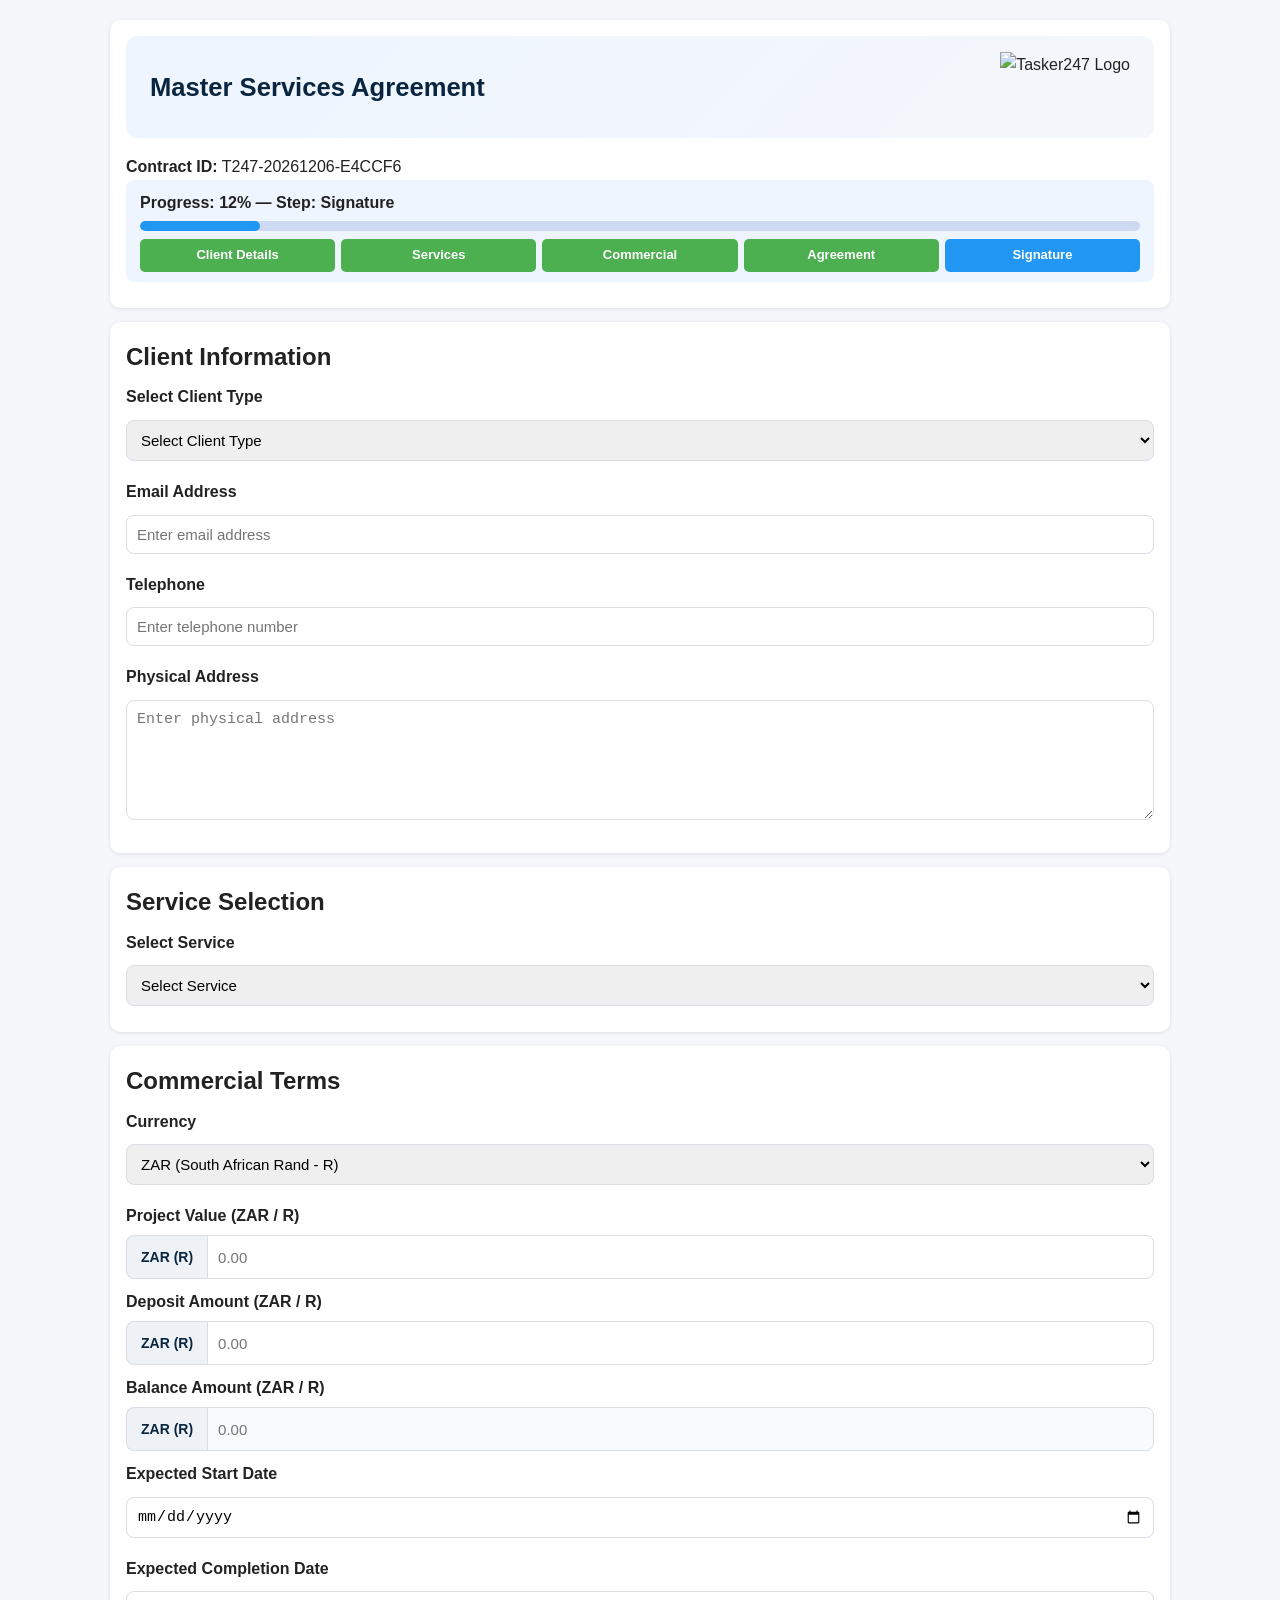
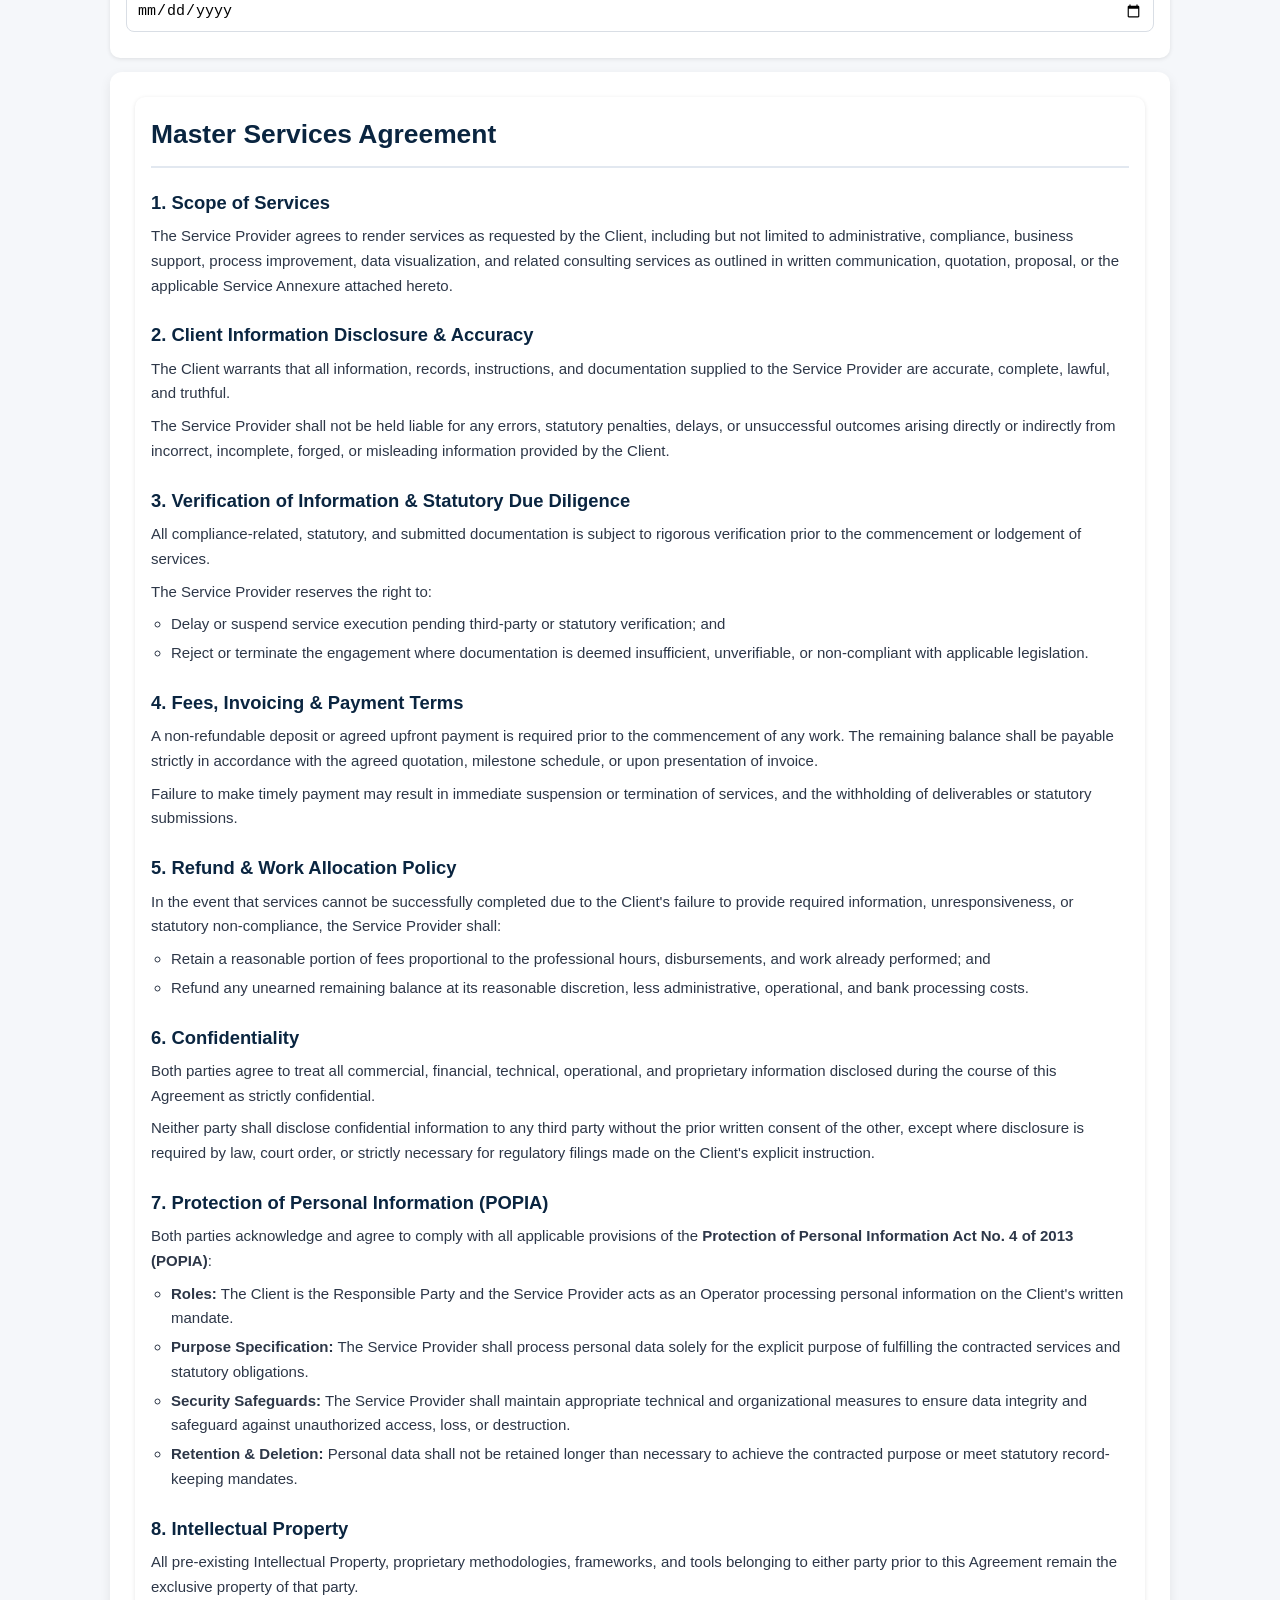
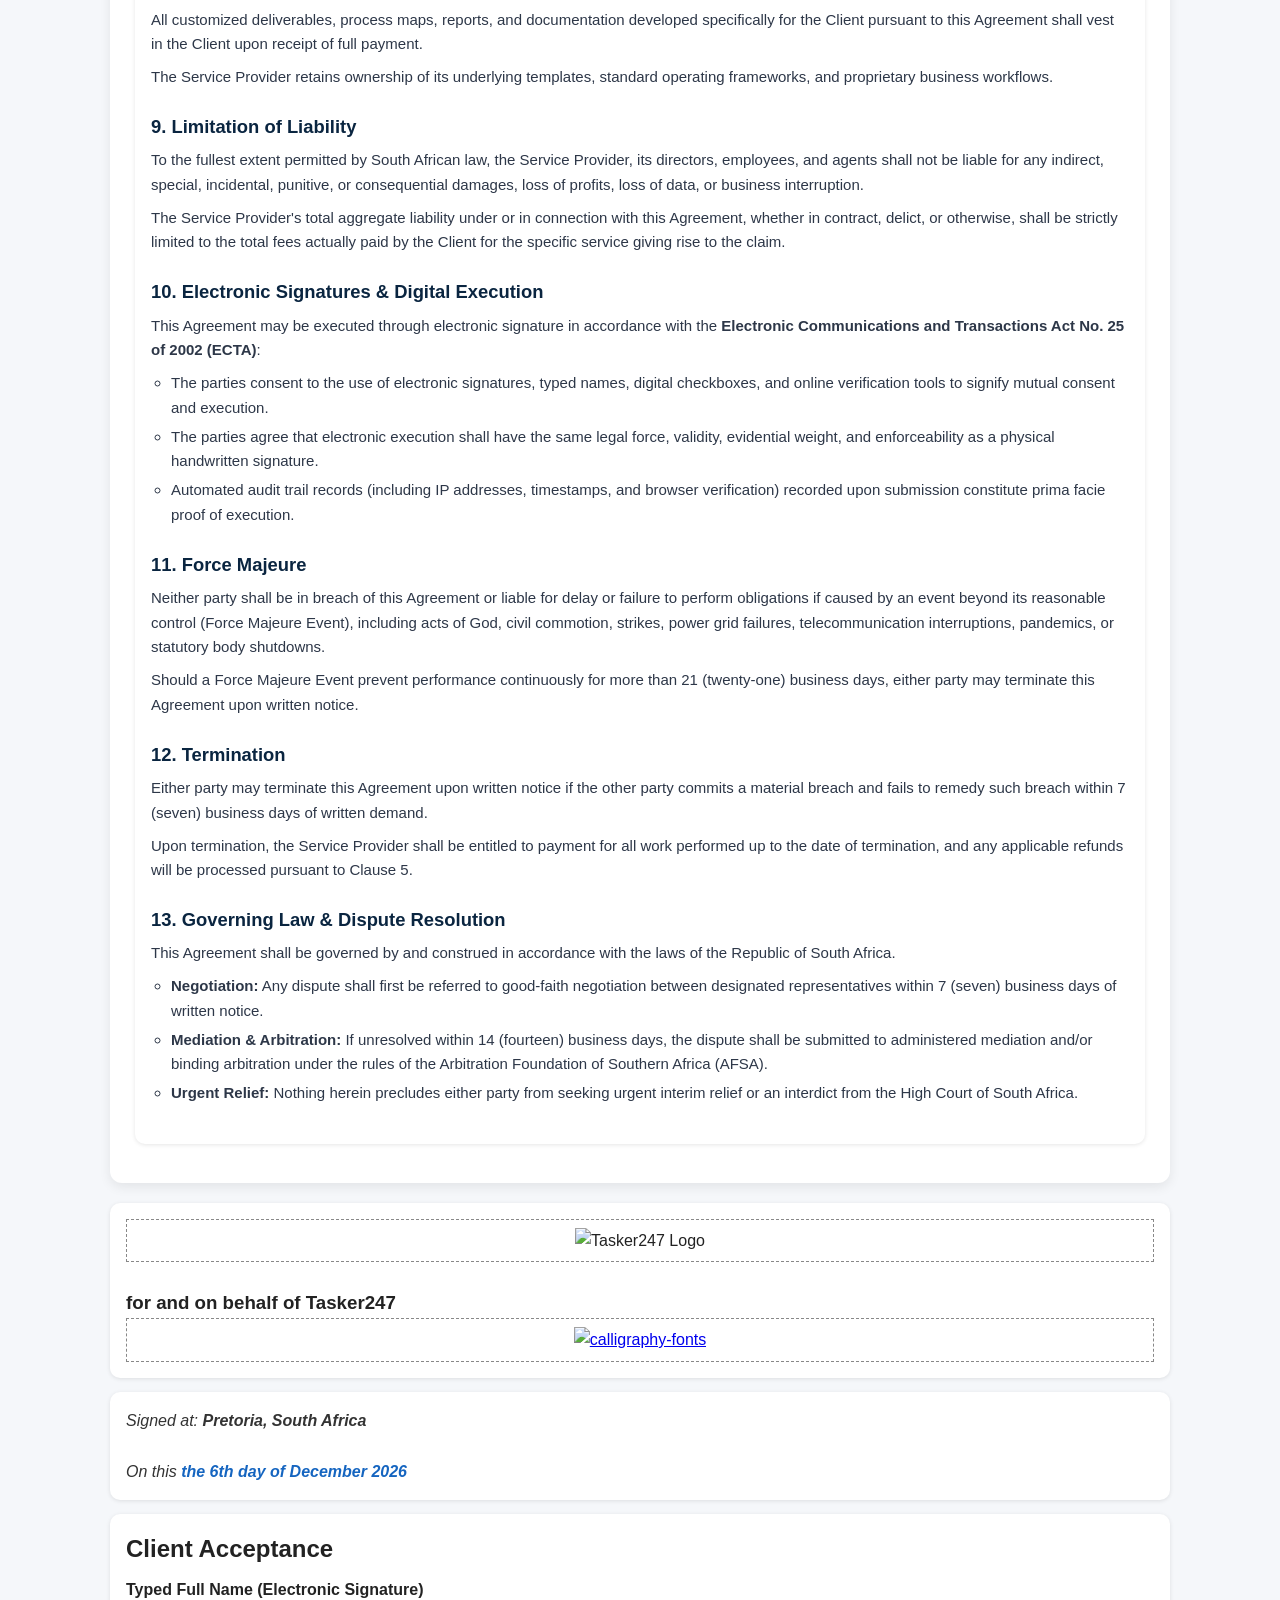
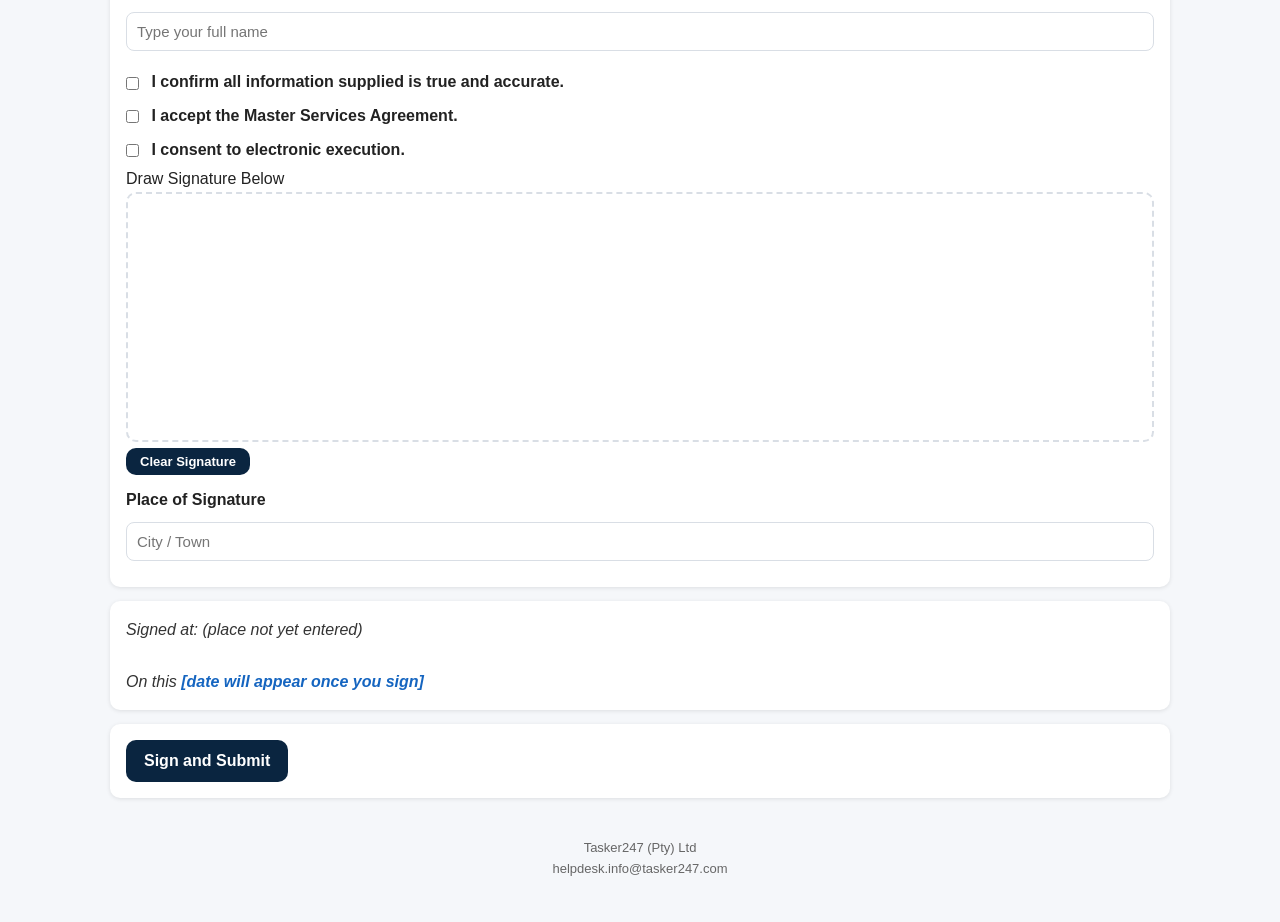
==== index.html @ 07524f4a "updated annexures" ====
<!DOCTYPE html>
<html lang="en">

<head>
  <meta charset="UTF-8">
  <meta name="viewport" content="width=device-width, initial-scale=1.0">
  <title>Tasker247 Master Services Agreement</title>
  <style>

    /* ========= ROOT VARIABLES ========= */

:root {

    --primary: #0a2540;
    --primary-light: #163b64;

    --secondary: #f4f7fb;

    --success: #198754;

    --danger: #dc3545;

    --border: #d9dee5;

    --text: #222;

    --text-light: #666;

    --white: #ffffff;

    --shadow:
        0 4px 12px rgba(0,0,0,0.08);

    --radius: 12px;

}

/* ========= RESET ========= */

* {
    margin: 0;
    padding: 0;
    box-sizing: border-box;
}

html {

    scroll-behavior: smooth;

}

body {

    font-family:
        "Segoe UI",
        Tahoma,
        Geneva,
        Verdana,
        sans-serif;

    background:
        var(--secondary);

    color:
        var(--text);

    line-height: 1.6;

    padding: 20px;

}

    /* ========= CONTAINER ========= */
    
    .container {
    
        max-width: 1200px;
    
        margin: auto;
    
    }
    
    /* ========= HEADER ========= */
    
    header {
    
        background: var(--white);
    
        padding: 25px;
    
        border-radius: var(--radius);
    
        box-shadow: var(--shadow);
    
        margin-bottom: 20px;
    
    }
    
    header h1 {
    
        color: var(--primary);
    
        margin-top: 15px;
    
    }
    
    .top-banner {
      display: flex;
      align-items: center;
      justify-content: space-between;
      gap: 20px;
      background: linear-gradient(135deg, #eef5ff, #f4f7fb);
      border-radius: var(--radius, 12px);
      padding: 16px 24px;
      margin-bottom: 16px;
    }
    
    .top-banner-text h1 {
      margin: 0;
      color: var(--primary, #0a2540);
      font-size: 1.6rem;
    }
    
    .top-banner-text p {
      margin: 4px 0 0;
      color: var(--text-light, #666);
      font-size: 0.9rem;
    }
    
    .top-banner-logo img {
      height: 70px;      /* now the "big" logo */
      width: auto;
      display: block;
    }
    
    .top-banner-logo img {
      height: 70px;      /* this is the "reduced" logo size */
      width: auto;
      display: block;
    }
    
    @media (max-width: 600px) {
      .top-banner {
        flex-direction: column;
        align-items: flex-start;
        gap: 10px;
      }
      .top-banner-logo img {
        height: 70px;   /* scaled down from 70px, still bigger than the signature logo */
      }
    }

    #contractID {
    
        font-weight: bold;
    
        color: var(--primary);
    
    }
    
    /* ========= LOGO ========= */
    
    #taskerLogo {
    
        max-height: 90px;
    
        width: auto;
    
    }
    
    /* ========= PROGRESS TRACKER ========= */
    
    #progressTracker {
    
        display: flex;
    
        gap: 10px;
    
        margin-top: 25px;
    
        flex-wrap: wrap;
    
        position: sticky;
    
        top: 10px;
    
        z-index: 999;
    
    }
    
    .step {
    
        flex: 1;
    
        min-width: 130px;
    
        text-align: center;
    
        padding: 12px;
    
        border-radius: 10px;
    
        background: #edf2f7;
    
        color: var(--text-light);
    
        font-size: 14px;
    
        font-weight: 600;
    
    }
    
    .step.active {
    
        background: var(--primary);
    
        color: white;
    
    }
    
    .step.complete {
    
        background: var(--success);
    
        color: white;
    
    }
    
    /* ========= SECTIONS ========= */
    
    section {
    
        background: white;
    
        border-radius: var(--radius);
    
        box-shadow: var(--shadow);
    
        padding: 25px;
    
        margin-bottom: 20px;
    
    }
    
    section h2 {
    
        color: var(--primary);
    
        margin-bottom: 15px;
    
    }
    
    /* ========= INPUTS ========= */
    
    input,
    select,
    textarea {
    
        width: 100%;
    
        padding: 12px;
    
        margin-top: 8px;
    
        margin-bottom: 15px;
    
        border: 1px solid var(--border);
    
        border-radius: 8px;
    
        font-size: 15px;
    
        transition: all 0.2s ease;
    
    }
    
    input:focus,
    select:focus,
    textarea:focus {
    
        outline: none;
    
        border-color: var(--primary);
    
        box-shadow:
            0 0 0 3px
            rgba(10,37,64,.15);
    
    }
    
    textarea {
    
        min-height: 120px;
    
        resize: vertical;
    
    }
    
    /* ========= TWO COLUMN GRID ========= */
    
    .grid-2 {
    
        display: grid;
    
        grid-template-columns:
            1fr 1fr;
    
        gap: 20px;
    
    }
    
    /* ========= THREE COLUMN GRID ========= */
    
    .grid-3 {
    
        display: grid;
    
        grid-template-columns:
            repeat(3,1fr);
    
        gap: 20px;
    
    }
    
    /* ========= CLAUSES ========= */
    
    .clause {
    
        border-left:
            4px solid var(--primary);
    
        padding-left: 15px;
    
        margin-bottom: 20px;
    
    }
    
    .clause h3 {
    
        color: var(--primary);
    
        margin-bottom: 8px;
    
    }
    
    /* ========= ANNEXURES ========= */
    
    .annexure {
    
        display: none;
    
    }
    
    .annexure.active {
    
        display: block;
    
    }
    
    /* ========= CHECKBOXES ========= */
    
    .checkbox-group {
    
        margin-top: 15px;
    
    }
    
    .checkbox-group label {
    
        display: block;
    
        margin-bottom: 10px;
    
    }
    
    .checkbox-group input {
    
        width: auto;
    
        margin-right: 10px;
    
    }
    
    /* ========= SIGNATURES ========= */
    
    .signature-container {
    
        margin-top: 20px;
    
    }
    
    .signature-image {
    
        max-height: 90px;
    
        margin-bottom: 15px;
    
    }
    
    #signaturePad {
    
        width: 100%;
    
        height: 250px;
    
        border: 2px dashed var(--border);
    
        border-radius: 10px;
    
        background: #fff;
    
    }
    
    /* ========= BUTTONS ========= */
    
    button {
    
        background: var(--primary);
    
        color: white;
    
        border: none;
    
        padding: 14px 24px;
    
        border-radius: 10px;
    
        cursor: pointer;
    
        font-size: 16px;
    
        font-weight: 600;
    
        transition: .2s;
    
    }
    
    button:hover {
    
        background: var(--primary-light);
    
    }
    
    /* ========= VALIDATION ========= */
    
    .error {
    
        color: var(--danger);
    
        font-size: 13px;
    
    }
    
    .success {
    
        color: var(--success);
    
    }
    
    /* ========= FOOTER ========= */
    
    footer {
    
        text-align: center;
    
        padding: 20px;
    
        color: var(--text-light);
    
    }
    
    /* ========= MOBILE ========= */
    
    @media (max-width: 768px) {
    
        body {
    
            padding: 10px;
    
        }
    
        .grid-2,
        .grid-3 {
    
            grid-template-columns: 1fr;
    
        }
    
        #progressTracker {
    
            flex-direction: column;
    
        }
    
        .step {
    
            width: 100%;
    
        }
    
        section {
    
            padding: 18px;
    
        }
    
        header {
    
            padding: 18px;
    
        }
    
        h1 {
    
            font-size: 1.5rem;
    
        }
    
        h2 {
    
            font-size: 1.2rem;
    
        }
    
        button {
    
            width: 100%;
    
        }
    
    }
    
    /* ========= PRINT / PDF ========= */
    
    @media print {
    
        body {
    
            background: white;
    
        }
    
        button {
    
            display: none;
    
        }
    
        section {
    
            box-shadow: none;
    
            border: 1px solid #ddd;
    
        }
    
    }
    
    
    body {
        font-family: Arial, sans-serif;
        max-width: 1100px;
        margin: auto;
        padding: 20px;
        background: #f5f7fa
      }
    
      .header,
      .section {
        background: #fff;
        border-radius: 10px;
        padding: 16px;
        margin-bottom: 14px;
        box-shadow: 0 1px 4px rgba(0, 0, 0, .1)
      }
    
      /* ── PROGRESS BAR ── */
      .progress-wrap {
        position: sticky;
        top: 0;
        z-index: 100;
        background: #eef5ff;
        padding: 10px 14px;
        border-radius: 8px;
        margin-bottom: 10px;
      }
    
      .progress-label {
        font-weight: bold;
        margin-bottom: 6px;
      }
    
      .progress-bar-track {
        background: #cdd9f0;
        border-radius: 6px;
        height: 10px;
        width: 100%;
        overflow: hidden;
        margin-bottom: 8px;
      }
    
      .progress-bar-fill {
        height: 10px;
        background: #2196F3;
        border-radius: 6px;
        width: 0%;
        transition: width 0.3s ease;
      }
    
      /* ── STEP PILLS ── */
      .step-row {
        display: flex;
        flex-wrap: wrap;
        gap: 6px;
      }
    
      .step {
        padding: 6px 12px;
        border-radius: 5px;
        background: #e0e0e0;
        font-size: 13px;
        white-space: nowrap;
      }
    
      .step.active {
        background: #2196F3;
        color: white;
      }
    
      .step.complete {
        background: #4CAF50;
        color: white;
      }
    
      /* ── GENERAL ── */
      .annexure {
        display:none;
    }
    
    .annexure.active {
        display:block;
    }
    
      label {
        display: block;
        font-weight: 700;
        margin: 8px 0 4px
      }
    
      input:not([type=checkbox]):not([type=radio]),
      select,
      textarea {
        width: 100%;
        padding: 10px;
        margin: 6px 0 10px;
        box-sizing: border-box;
      }
    
      input[type="checkbox"],
      input[type="radio"] {
        width: auto;
        margin: 0 8px 0 0;
        vertical-align: middle;
      }
    
      .logo,
      .signature-block {
        border: 1px dashed #888;
        padding: 8px;
        text-align: center;
        display: flex;
        align-items: center;
        justify-content: center;
      }
    
      .logo img {
        max-width: 100%;
        max-height: 40px;   /* now the "small" logo, was 120px */
        width: auto;
        height: auto;
        object-fit: contain;
        display: block;
      }
    
      canvas {
        border: 1px solid #555;
        width: 100%;
        height: 180px;
        display: block;
        touch-action: none;
      }
    
      button {
        padding: 12px 18px
      }
    
      /* ── ANNEXURES ── */
      .annexure {
        display: none
      }
    

      .hidden {
        display: none !important;
      }

      .annexure.active {
        display: block
      }
    
      /* ── SIGNATURE DATE BLOCKS ── */
      .signature-metadata,
      #clientDateBlock {
        background: #fff;
        border-radius: 10px;
        padding: 16px;
        margin-bottom: 14px;
        box-shadow: 0 1px 4px rgba(0, 0, 0, .1);
        font-style: italic;
        color: #333;
      }
    
      .date-display {
        font-weight: bold;
        color: #1565c0;
      }
    
      /* ── CURRENCY INPUT GROUP ── */
      .currency-input-group {
        display: flex;
        align-items: stretch;
        margin: 6px 0 10px;
      }

      .currency-addon {
        background: #eef2f7;
        color: #0a2540;
        font-weight: 700;
        font-size: 14px;
        padding: 10px 14px;
        border: 1px solid var(--border, #d9dee5);
        border-right: none;
        border-radius: 8px 0 0 8px;
        display: flex;
        align-items: center;
        justify-content: center;
        white-space: nowrap;
      }

      .currency-input-group input {
        margin: 0 !important;
        border-radius: 0 8px 8px 0 !important;
        flex: 1;
      }

      /* ── MASTER SERVICE AGREEMENT SECTION ── */
      .msa-main-title {
        font-size: 1.65rem !important;
        font-weight: 800;
        color: var(--primary, #0a2540);
        margin-bottom: 20px;
        padding-bottom: 10px;
        border-bottom: 2px solid #e2e8f0;
      }

      .msa-clauses-list {
        list-style: none;
        padding-left: 0;
        margin: 0;
      }

      .msa-clauses-list > li {
        margin-bottom: 22px;
        font-size: 15px;
        line-height: 1.65;
        color: #2d3748;
      }

      .msa-clauses-list > li > strong.clause-title {
        display: block;
        font-size: 1.15rem;
        color: var(--primary, #0a2540);
        margin-bottom: 6px;
      }

      .msa-clauses-list p {
        margin: 6px 0 8px;
      }

      .msa-clauses-list ul {
        margin: 6px 0 10px 20px;
      }

      .msa-clauses-list ul li {
        margin-bottom: 4px;
      }

      @media(max-width:600px) {
        body {
          padding: 10px
        }
      }
    
     </style>   
</head>

<body>

  <div class="header">
    <div class="top-banner">
      <div class="top-banner-text">
        <h1>Master Services Agreement</h1>
       
      </div>
      <div class="top-banner-logo">
        <img src="https://raw.githubusercontent.com/fkoete/sig.tasker247.com/main/logo.png" alt="Tasker247 Logo">
      </div>
    </div>
  
    <p><strong>Contract ID:</strong> <span id="cid"></span></p>
  
    <!-- Progress bar + label -->
    <div class="progress-wrap">
      <div class="progress-label" id="progressLabel">Progress: 0% — Step: Client Details</div>
      <div class="progress-bar-track">
        <div class="progress-bar-fill" id="progressBarFill"></div>
      </div>
      <div class="step-row" id="progressSteps">
        <div class="step active" data-step="0">Client Details</div>
        <div class="step" data-step="1">Services</div>
        <div class="step" data-step="2">Commercial</div>
        <div class="step" data-step="3">Agreement</div>
        <div class="step" data-step="4">Signature</div>
      </div>
    </div>
  </div>

  <!-- ════════════════════════════════════════════════
       IMPORTANT: Replace YOUR_FORMSPREE_ID below
       with your actual Formspree form ID, e.g. xpwzknab
       Get one free at https://formspree.io
  ════════════════════════════════════════════════ -->
  <form id="contractForm" action="https://formspree.io/f/mvzjzdzy" method="POST">


    <!-- ── STEP 0: CLIENT DETAILS ── -->
    <div class="section" data-section="0">
      <h2>Client Information</h2>
      <label for="clientType">Select Client Type</label>
      <select id="clientType" name="clientType">
        <option value="">Select Client Type</option>
        <option value="individual">Individual</option>
        <option value="company">Organisation / Company</option>
      </select>

      <div id="individualBlock" class="hidden">
        <label for="fullName">Full Name</label>
        <input type="text" id="fullName" name="fullName" placeholder="Enter your full name">
        <label for="idNumber">ID / Passport Number</label>
        <input type="text" id="idNumber" name="idNumber" placeholder="Enter your ID number">
        <label for="indContact">Contact Number</label>
        <input type="text" id="indContact" name="indContact" placeholder="Enter your contact number">
      </div>

      <div id="companyBlock" class="hidden">
        <label for="companyName">Company Name</label>
        <input type="text" id="companyName" name="companyName" placeholder="Enter company name">
        <label for="registrationNumber">Registration Number</label>
        <input type="text" id="registrationNumber" name="registrationNumber" placeholder="Enter registration number">
        <label for="representativeName">Representative Name</label>
        <input type="text" id="representativeName" name="representativeName" placeholder="Enter representative name">
        <label for="representativeID">Representative ID</label>
        <input type="text" id="representativeID" name="representativeID" placeholder="Enter representative ID">
        <label for="representativePosition">Representative Position</label>
        <input type="text" id="representativePosition" name="representativePosition"
          placeholder="Enter representative position">
      </div>

      <label for="email">Email Address</label>
      <input type="email" id="email" name="email" placeholder="Enter email address">
      <label for="telephone">Telephone</label>
      <input type="tel" id="telephone" name="telephone" placeholder="Enter telephone number">
      <label for="physicalAddress">Physical Address</label>
      <textarea id="physicalAddress" name="physicalAddress" placeholder="Enter physical address"></textarea>
    </div>

    <!-- ── STEP 1: SERVICES ── -->
    <div class="section" data-section="1">
      <h2>Service Selection</h2>
      <label for="serviceType">Select Service</label>
      <select id="serviceType" name="serviceType">
        <option value="">Select Service</option>
        <option value="compliance">Compliance Services</option>
        <option value="admin">Administrative Services</option>
        <option value="process">Process Mapping &amp; Business Improvement</option>
        <option value="data">Data Visualization &amp; Reporting</option>
        <option value="project">Project &amp; Consulting Services</option>
      </select>
    </div>

    <!-- ── STEP 2: COMMERCIAL TERMS ── -->
    <div class="section" data-section="2">
      <h2>Commercial Terms</h2>
      
      <label for="currency">Currency</label>
      <select id="currency" name="currency">
        <option value="ZAR" selected>ZAR (South African Rand - R)</option>
        <option value="USD">USD ($)</option>
        <option value="EUR">EUR (€)</option>
        <option value="GBP">GBP (£)</option>
      </select>

      <label for="projectValue">Project Value (ZAR / R)</label>
      <div class="currency-input-group">
        <span class="currency-addon" id="projectValueCurrencyAddon">ZAR (R)</span>
        <input type="number" id="projectValue" name="projectValue" placeholder="0.00" step="0.01" min="0">
      </div>

      <label for="depositAmount">Deposit Amount (ZAR / R)</label>
      <div class="currency-input-group">
        <span class="currency-addon" id="depositCurrencyAddon">ZAR (R)</span>
        <input type="number" id="depositAmount" name="depositAmount" placeholder="0.00" step="0.01" min="0">
      </div>

      <label for="balanceAmount">Balance Amount (ZAR / R)</label>
      <div class="currency-input-group">
        <span class="currency-addon" id="balanceCurrencyAddon">ZAR (R)</span>
        <input type="number" id="balanceAmount" name="balanceAmount" placeholder="0.00" step="0.01" min="0" readonly style="background-color: #f8fafc;">
      </div>

      <label for="expectedStartDate">Expected Start Date</label>
      <input type="date" id="expectedStartDate" name="expectedStartDate">
      
      <label for="expectedCompletionDate">Expected Completion Date</label>
      <input type="date" id="expectedCompletionDate" name="expectedCompletionDate">
    </div>



    
    <!-- ── STEP 3: AGREEMENT ── -->
    <section id="masterAgreement">
      <div id="msaContent">
        <div class="section" data-section="3">
          <h2 class="msa-main-title">Master Services Agreement</h2>
          <ol class="msa-clauses-list">
            <li>
              <strong class="clause-title">1. Scope of Services</strong>
              <p>The Service Provider agrees to render services as requested by the Client, including but not limited to administrative, compliance, business support, process improvement, data visualization, and related consulting services as outlined in written communication, quotation, proposal, or the applicable Service Annexure attached hereto.</p>
            </li>

            <li>
              <strong class="clause-title">2. Client Information Disclosure & Accuracy</strong>
              <p>The Client warrants that all information, records, instructions, and documentation supplied to the Service Provider are accurate, complete, lawful, and truthful.</p>
              <p>The Service Provider shall not be held liable for any errors, statutory penalties, delays, or unsuccessful outcomes arising directly or indirectly from incorrect, incomplete, forged, or misleading information provided by the Client.</p>
            </li>

            <li>
              <strong class="clause-title">3. Verification of Information & Statutory Due Diligence</strong>
              <p>All compliance-related, statutory, and submitted documentation is subject to rigorous verification prior to the commencement or lodgement of services.</p>
              <p>The Service Provider reserves the right to:</p>
              <ul>
                <li>Delay or suspend service execution pending third-party or statutory verification; and</li>
                <li>Reject or terminate the engagement where documentation is deemed insufficient, unverifiable, or non-compliant with applicable legislation.</li>
              </ul>
            </li>

            <li>
              <strong class="clause-title">4. Fees, Invoicing & Payment Terms</strong>
              <p>A non-refundable deposit or agreed upfront payment is required prior to the commencement of any work. The remaining balance shall be payable strictly in accordance with the agreed quotation, milestone schedule, or upon presentation of invoice.</p>
              <p>Failure to make timely payment may result in immediate suspension or termination of services, and the withholding of deliverables or statutory submissions.</p>
            </li>

            <li>
              <strong class="clause-title">5. Refund & Work Allocation Policy</strong>
              <p>In the event that services cannot be successfully completed due to the Client's failure to provide required information, unresponsiveness, or statutory non-compliance, the Service Provider shall:</p>
              <ul>
                <li>Retain a reasonable portion of fees proportional to the professional hours, disbursements, and work already performed; and</li>
                <li>Refund any unearned remaining balance at its reasonable discretion, less administrative, operational, and bank processing costs.</li>
              </ul>
            </li>

            <li>
              <strong class="clause-title">6. Confidentiality</strong>
              <p>Both parties agree to treat all commercial, financial, technical, operational, and proprietary information disclosed during the course of this Agreement as strictly confidential.</p>
              <p>Neither party shall disclose confidential information to any third party without the prior written consent of the other, except where disclosure is required by law, court order, or strictly necessary for regulatory filings made on the Client's explicit instruction.</p>
            </li>

            <li>
              <strong class="clause-title">7. Protection of Personal Information (POPIA)</strong>
              <p>Both parties acknowledge and agree to comply with all applicable provisions of the <strong>Protection of Personal Information Act No. 4 of 2013 (POPIA)</strong>:</p>
              <ul>
                <li><strong>Roles:</strong> The Client is the Responsible Party and the Service Provider acts as an Operator processing personal information on the Client's written mandate.</li>
                <li><strong>Purpose Specification:</strong> The Service Provider shall process personal data solely for the explicit purpose of fulfilling the contracted services and statutory obligations.</li>
                <li><strong>Security Safeguards:</strong> The Service Provider shall maintain appropriate technical and organizational measures to ensure data integrity and safeguard against unauthorized access, loss, or destruction.</li>
                <li><strong>Retention & Deletion:</strong> Personal data shall not be retained longer than necessary to achieve the contracted purpose or meet statutory record-keeping mandates.</li>
              </ul>
            </li>

            <li>
              <strong class="clause-title">8. Intellectual Property</strong>
              <p>All pre-existing Intellectual Property, proprietary methodologies, frameworks, and tools belonging to either party prior to this Agreement remain the exclusive property of that party.</p>
              <p>All customized deliverables, process maps, reports, and documentation developed specifically for the Client pursuant to this Agreement shall vest in the Client upon receipt of full payment.</p>
              <p>The Service Provider retains ownership of its underlying templates, standard operating frameworks, and proprietary business workflows.</p>
            </li>

            <li>
              <strong class="clause-title">9. Limitation of Liability</strong>
              <p>To the fullest extent permitted by South African law, the Service Provider, its directors, employees, and agents shall not be liable for any indirect, special, incidental, punitive, or consequential damages, loss of profits, loss of data, or business interruption.</p>
              <p>The Service Provider's total aggregate liability under or in connection with this Agreement, whether in contract, delict, or otherwise, shall be strictly limited to the total fees actually paid by the Client for the specific service giving rise to the claim.</p>
            </li>

            <li>
              <strong class="clause-title">10. Electronic Signatures & Digital Execution</strong>
              <p>This Agreement may be executed through electronic signature in accordance with the <strong>Electronic Communications and Transactions Act No. 25 of 2002 (ECTA)</strong>:</p>
              <ul>
                <li>The parties consent to the use of electronic signatures, typed names, digital checkboxes, and online verification tools to signify mutual consent and execution.</li>
                <li>The parties agree that electronic execution shall have the same legal force, validity, evidential weight, and enforceability as a physical handwritten signature.</li>
                <li>Automated audit trail records (including IP addresses, timestamps, and browser verification) recorded upon submission constitute prima facie proof of execution.</li>
              </ul>
            </li>

            <li>
              <strong class="clause-title">11. Force Majeure</strong>
              <p>Neither party shall be in breach of this Agreement or liable for delay or failure to perform obligations if caused by an event beyond its reasonable control (Force Majeure Event), including acts of God, civil commotion, strikes, power grid failures, telecommunication interruptions, pandemics, or statutory body shutdowns.</p>
              <p>Should a Force Majeure Event prevent performance continuously for more than 21 (twenty-one) business days, either party may terminate this Agreement upon written notice.</p>
            </li>

            <li>
              <strong class="clause-title">12. Termination</strong>
              <p>Either party may terminate this Agreement upon written notice if the other party commits a material breach and fails to remedy such breach within 7 (seven) business days of written demand.</p>
              <p>Upon termination, the Service Provider shall be entitled to payment for all work performed up to the date of termination, and any applicable refunds will be processed pursuant to Clause 5.</p>
            </li>

            <li>
              <strong class="clause-title">13. Governing Law & Dispute Resolution</strong>
              <p>This Agreement shall be governed by and construed in accordance with the laws of the Republic of South Africa.</p>
              <ul>
                <li><strong>Negotiation:</strong> Any dispute shall first be referred to good-faith negotiation between designated representatives within 7 (seven) business days of written notice.</li>
                <li><strong>Mediation & Arbitration:</strong> If unresolved within 14 (fourteen) business days, the dispute shall be submitted to administered mediation and/or binding arbitration under the rules of the Arbitration Foundation of Southern Africa (AFSA).</li>
                <li><strong>Urgent Relief:</strong> Nothing herein precludes either party from seeking urgent interim relief or an interdict from the High Court of South Africa.</li>
              </ul>
            </li>
          </ol>
        </div>
      </div>  
    </section>

    <!-- Annexures (shown based on service selection) -->
    <div id="annexureCompliance" class="section annexure hidden">
      <h2>Annexure A – Compliance Services</h2>
      <h3>1. Scope of Work & Deliverables</h3>
      <ul>
        <li><strong>CIPC & Statutory Filings:</strong> Facilitation and lodgement of annual returns, Director amendments (COR39), Company name reservations/changes, and MOI updates.</li>
        <li><strong>Tax & Statutory Status:</strong> Preparation and liaison for SARS Tax Compliance Status (TCS) PINs, VAT/PAYE registrations, and statutory clearance monitoring.</li>
        <li><strong>Labour & Compensation:</strong> Facilitation of Department of Employment and Labour submissions, COIDA registration, and Return of Earnings (ROE) lodgements.</li>
        <li><strong>B-BBEE Facilitation:</strong> Gathering verified ownership affidavits, supporting documentation, and EME/QSE certificate coordination.</li>
      </ul>
      <br>
      <h3>2. Client Responsibilities & Dependencies</h3>
      <ul>
        <li>Provision of valid certified director/shareholder IDs, proof of residential/business address, and company resolutions within 5 business days.</li>
        <li>Timely provision of verification OTPs and signing of statutory submission forms.</li>
      </ul>
      <br>
      <h3>3. Disclaimers & Statutory Boundaries</h3>
      <p>Tasker247 acts solely as an administrative intermediary facilitating submissions based on Client-supplied records. Approval timelines, audits, and final statutory issuances remain strictly subject to the independent authority and backlogs of relevant regulatory bodies (CIPC, SARS, DoL).</p>
    </div>

    <div id="annexureAdmin" class="section annexure hidden">
      <h2>Annexure B – Administrative Services</h2>
      <h3>1. Scope of Work & Deliverables</h3>
      <ul>
        <li><strong>Document Drafting & Filing:</strong> Preparation, standardisation, and secure cloud filing of administrative records, business letters, and client registers.</li>
        <li><strong>Secretarial & Operations Support:</strong> Diary coordination, dispatch of scheduled client/vendor communications, and meeting minutes documentation.</li>
        <li><strong>Billing & Record Reconciliation:</strong> Generating standard invoices, matching receipts to ledgers, and preparing transactional audit trails.</li>
      </ul>
      <br>
      <h3>2. Client Responsibilities & Dependencies</h3>
      <ul>
        <li>Timely supply of clear source documents, transaction receipts, bank statements, and approval instructions.</li>
        <li>Designation of an authorised representative for operational queries and approvals.</li>
      </ul>
      <br>
      <h3>3. Disclaimers & Limitations</h3>
      <p>Administrative actions are performed strictly on client instructions. Tasker247 is not an auditing firm and does not provide formal statutory audits or fiduciary oversight beyond agreed administrative assistance.</p>
    </div>

    <div id="annexureProcess" class="section annexure hidden">
      <h2>Annexure C – Process Mapping & Business Improvement</h2>
      <h3>1. Scope of Work & Deliverables</h3>
      <ul>
        <li><strong>Operational Workflow Audit:</strong> Detailed discovery sessions to map current-state (As-Is) operational and transactional workflows.</li>
        <li><strong>Bottleneck & Efficiency Analysis:</strong> Identification of process waste, compliance risks, handoff delays, and automation opportunities.</li>
        <li><strong>SOP Formulation & To-Be Design:</strong> Drafting Standard Operating Procedures (SOPs), process swimlane flowcharts, and future-state operational models.</li>
        <li><strong>Handover & Staff Enablement:</strong> Delivery of documented workflow manuals and walkthrough presentations to key stakeholders.</li>
      </ul>
      <br>
      <h3>2. Client Responsibilities & Dependencies</h3>
      <ul>
        <li>Providing Tasker247 consultants access to operational team leads, workflow observations, and existing internal documentation.</li>
        <li>Prompt feedback and review on draft process maps and SOP documentation.</li>
      </ul>
      <br>
      <h3>3. Disclaimers</h3>
      <p>Recommendations reflect operational observations captured during the audit engagement. Tasker247 does not guarantee specific commercial or financial outcomes resulting from internal change management execution.</p>
    </div>

    <div id="annexureData" class="section annexure hidden">
      <h2>Annexure D – Data Visualisation & Reporting</h2>
      <h3>1. Scope of Work & Deliverables</h3>
      <ul>
        <li><strong>Data Ingestion & Cleaning:</strong> Extraction, cleansing, validation, and structuring of raw tabular and relational data sources.</li>
        <li><strong>Interactive Dashboard Design:</strong> Development of tailored business intelligence dashboards (KPI scorecards, operational trackers, executive summaries).</li>
        <li><strong>Automated Reporting Pipelines:</strong> Establishing refresh schedules, automated summary views, and export-ready presentation templates.</li>
      </ul>
      <br>
      <h3>2. Client Responsibilities & Dependencies</h3>
      <ul>
        <li>Providing secure, timely access to verified source datasets, APIs, access tokens, and calculation logic definitions.</li>
        <li>Ensuring all provided raw data complies with POPIA and applicable privacy regulations.</li>
      </ul>
      <br>
      <h3>3. Disclaimers</h3>
      <p>Data visualization outputs and analytics rely entirely on the completeness, timeliness, and structural integrity of the source data provided by the Client.</p>
    </div>

    <div id="annexureProject" class="section annexure hidden">
      <h2>Annexure E – Project & Consulting Services</h2>
      <h3>1. Scope of Work & Deliverables</h3>
      <ul>
        <li><strong>Project Structuring:</strong> Formulation of project charters, milestone schedules, work breakdown structures (WBS), and resource plans.</li>
        <li><strong>Execution & Monitoring:</strong> Ongoing tracking of project milestones, risk & issue register management, and stakeholder status reporting.</li>
        <li><strong>Consulting Advisory & Closeout:</strong> Strategic advisory sessions, deliverable quality sign-offs, and final project handover documentation.</li>
      </ul>
      <br>
      <h3>2. Client Responsibilities & Dependencies</h3>
      <ul>
        <li>Timely stakeholder attendance at scheduled milestone checkpoints and steering committee meetings.</li>
        <li>Formal sign-off on deliverables within 5 business days of submission.</li>
      </ul>
      <br>
      <h3>3. Disclaimers</h3>
      <p>Project milestones are contingent upon agreed stakeholder review cycles. Material scope expansions require a mutually signed Change Order detailing fee and timeline adjustments.</p>
    </div>

    <!-- ── TASKER247 BRANDING & PRE-SIGNED BLOCK ── -->
    <div class="section">
      
      <div class="logo">
        <img src="https://raw.githubusercontent.com/fkoete/sig.tasker247.com/main/logo.png" alt="Tasker247 Logo">
      </div>
      <br>

      <h3>for and on behalf of Tasker247</h3>

      <div class="signature-block">
      
        <a href="https://fontmeme.com/calligraphy-fonts/"><img src="https://fontmeme.com/permalink/260709/e29d91e2.png" alt="calligraphy-fonts" border="0"></a>
      </div>
    </div>

    <!-- Tasker247 signed-at block — date auto-generated on page load -->
    <div class="signature-metadata">
      Signed at: <strong>Pretoria, South Africa</strong>
      <br><br>
      On this <span class="date-display" id="taskerSignatureDate">[date will appear here]</span>
    </div>

    <!-- ── STEP 4: CLIENT ACCEPTANCE ── -->
    <div class="section" data-section="4">
      <h2>Client Acceptance</h2>
      <label for="typedSignature">Typed Full Name (Electronic Signature)</label>
      <input type="text" id="typedSignature" name="typedSignature" placeholder="Type your full name">

      <label><input type="checkbox" name="truthConfirm" id="truthConfirm"> I confirm all information supplied is true and accurate.</label>
      <label><input type="checkbox" name="agreementConfirm" id="agreementConfirm"> I accept the Master Services Agreement.</label>
      <label><input type="checkbox" name="consentConfirm" id="consentConfirm"> I consent to electronic execution.</label>

      <p>Draw Signature Below</p>
      <canvas id="signaturePad"></canvas>
      <button type="button" onclick="clearSignature()" style="margin-top:6px;padding:6px 14px;font-size:13px;">Clear Signature</button>

      <label style="margin-top:12px;">Place of Signature</label>
      <input type="text" id="clientPlace" name="clientPlace" placeholder="City / Town">

      <!-- Hidden fields to carry signature data on submit -->
      <input type="hidden" id="signatureDataField" name="signatureData">
      <input type="hidden" id="contractDateField" name="contractDate">

      <!-- Hidden audit fields — invisible to client, visible in Formspree submission -->
      <input type="hidden" id="contractIDField" name="contractID">
      <input type="hidden" id="signingTimestamp" name="signingTimestamp">
      <input type="hidden" id="contractVersion" name="contractVersion" value="MSA v1.0">
      <input type="hidden" id="annexureNameField" name="annexureName">
      <input type="hidden" id="annexureVersion" name="annexureVersion" value="v1.0">
      <textarea id="contractBody" name="contractBody" hidden></textarea>
      <input type="hidden" id="scopeOfServicesField" name="scopeOfServices">
      <input type="hidden" id="clientIPField" name="clientIP">
    </div>

    <!-- Client signed-at block — date auto-generated when canvas is first drawn on -->
    <div id="clientDateBlock" class="signature-metadata">
      Signed at: <span id="clientPlaceDisplay"><em>(place not yet entered)</em></span>
      <br><br>
      On this <span class="date-display" id="clientSignatureDate">[date will appear once you sign]</span>
    </div>

    <div class="section">
      <button type="submit">Sign and Submit</button>
    </div>

  </form>

  <footer style="margin-top:20px;text-align:center;color:#666;font-size:13px;">
    <p>Tasker247 (Pty) Ltd</p>
    <p>helpdesk.info@tasker247.com</p>
  </footer>

  <script src="https://cdn.jsdelivr.net/npm/signature_pad@4.0.0/dist/signature_pad.umd.min.js"></script>

  <script>
    /* ════════════════════════════════════════════
       UTILITY: ordinal date string
    ════════════════════════════════════════════ */
    function ordinal(n) {
      const s = ["th", "st", "nd", "rd"];
      const v = n % 100;
      return n + (s[(v - 20) % 10] || s[v] || s[0]);
    }

    function getContractDate() {
      const d = new Date();
      return `the ${ordinal(d.getDate())} day of ${d.toLocaleString('default', { month: 'long' })} ${d.getFullYear()}`;
    }

    /* ════════════════════════════════════════════
       CONTRACT ID
    ════════════════════════════════════════════ */
    function generateContractID() {
      const today = new Date();
      const date = today.getFullYear()
        + String(today.getMonth() + 1).padStart(2, '0')
        + String(today.getDate()).padStart(2, '0');
      const random = Math.random().toString(16).substring(2, 8).toUpperCase();
      const id = `T247-${date}-${random}`;
      document.getElementById("cid").textContent = id;
      // Also pre-fill the hidden contractID field so it travels with the POST
      document.getElementById("contractIDField").value = id;
    }

    /* ════════════════════════════════════════════
       ISO 8601 TIMESTAMP  (SAST = UTC+02:00)
       Produces: 2026-06-24T10:46:23+02:00
    ════════════════════════════════════════════ */
    function getISOTimestamp() {
      const now = new Date();
      // Use the browser's local offset so the form works correctly
      // even if the client is outside SAST — you'll see their real local time.
      const tzOffset = -now.getTimezoneOffset(); // minutes
      const sign = tzOffset >= 0 ? "+" : "-";
      const absOff = Math.abs(tzOffset);
      const hh = String(Math.floor(absOff / 60)).padStart(2, "0");
      const mm = String(absOff % 60).padStart(2, "0");
      const pad = n => String(n).padStart(2, "0");
      return `${now.getFullYear()}-${pad(now.getMonth()+1)}-${pad(now.getDate())}`
           + `T${pad(now.getHours())}:${pad(now.getMinutes())}:${pad(now.getSeconds())}`
           + `${sign}${hh}:${mm}`;
    }

    /* ════════════════════════════════════════════
       IP ADDRESS FETCH (on page load, silent)
       Uses api.ipify.org — free, no key needed.
       Stored in hidden field; sent with form POST.
    ════════════════════════════════════════════ */
    function fetchClientIP() {
      fetch("https://api.ipify.org?format=json")
        .then(r => r.json())
        .then(data => {
          document.getElementById("clientIPField").value = data.ip || "unavailable";
        })
        .catch(() => {
          document.getElementById("clientIPField").value = "unavailable";
        });
    }

    /* ════════════════════════════════════════════
       PROGRESS TRACKER
       — Step boundaries defined by which section
         fields have been touched / filled.
       Steps: 0=Client, 1=Services, 2=Commercial,
              3=Agreement (auto-complete), 4=Signature
    ════════════════════════════════════════════ */

    const STEP_LABELS = [
      "Client Details",
      "Services",
      "Commercial",
      "Agreement",
      "Signature"
    ];

    // Fields that count toward each step (by element id)
    const STEP_FIELDS = [
      // Step 0 – Client Details: at minimum email is required
      ["clientType", "email", "telephone", "physicalAddress"],
      // Step 1 – Services
      ["serviceType"],
      // Step 2 – Commercial
      ["currency", "projectValue", "depositAmount", "expectedStartDate", "expectedCompletionDate"],
      // Step 3 – Agreement: auto-counted as complete once step 2 is done (user has scrolled past it)
      [],
      // Step 4 – Signature
      ["typedSignature", "truthConfirm", "agreementConfirm", "consentConfirm", "clientPlace"]
    ];

    function countFilledInStep(stepIndex) {
      const fields = STEP_FIELDS[stepIndex];
      if (fields.length === 0) return 1; // Agreement step auto-completes
      let filled = 0;
      fields.forEach(id => {
        const el = document.getElementById(id);
        if (!el) return;
        if (el.type === "checkbox") {
          if (el.checked) filled++;
        } else {
          if (el.value && el.value.trim() !== "" && el.value !== "0") filled++;
        }
      });
      return filled;
    }

    function totalInStep(stepIndex) {
      const fields = STEP_FIELDS[stepIndex];
      return fields.length === 0 ? 1 : fields.length;
    }

    function updateProgress() {
      const totalFields = STEP_FIELDS.reduce((sum, arr) => sum + (arr.length === 0 ? 1 : arr.length), 0);
      let totalFilled = 0;
      let activeStep = 0;

      for (let i = 0; i < STEP_FIELDS.length; i++) {
        const filled = countFilledInStep(i);
        const total = totalInStep(i);
        totalFilled += filled;
        // Step is "complete" when all its fields are filled
        if (filled >= total && i >= activeStep) {
          activeStep = i + 1;
        }
      }

      // Also include canvas signature in step 4 check
      if (signaturePad && !signaturePad.isEmpty()) {
        totalFilled += 1;
      }
      const grandTotal = totalFields + 1; // +1 for canvas sig
      const pct = Math.min(100, Math.round((totalFilled / grandTotal) * 100));

      // Clamp activeStep
      if (activeStep > 4) activeStep = 4;

      // Update bar
      document.getElementById("progressBarFill").style.width = pct + "%";
      document.getElementById("progressLabel").textContent =
        `Progress: ${pct}% — Step: ${STEP_LABELS[activeStep] || "Complete"}`;

      // Update step pills
      document.querySelectorAll(".step").forEach(el => {
        const s = parseInt(el.dataset.step, 10);
        el.classList.remove("active", "complete");
        if (s < activeStep) el.classList.add("complete");
        else if (s === activeStep) el.classList.add("active");
      });
    }

    /* ════════════════════════════════════════════
       CLIENT TYPE TOGGLE
    ════════════════════════════════════════════ */
    function initClientType() {
      const clientType = document.getElementById("clientType");
      const individualBlock = document.getElementById("individualBlock");
      const companyBlock = document.getElementById("companyBlock");
    
      function clearFields(block) {
        block.querySelectorAll("input, textarea, select").forEach(el => {
          el.value = "";
        });
      }
    
      function hideBlock(block) {
        block.classList.add("hidden");
        clearFields(block);
        block.querySelectorAll("input, textarea, select").forEach(el => {
          el.disabled = true; // disabled fields are excluded from form submission
        });
      }
    
      function showBlock(block) {
        block.classList.remove("hidden");
        block.querySelectorAll("input, textarea, select").forEach(el => {
          el.disabled = false;
        });
      }
    
      clientType.addEventListener("change", () => {
        hideBlock(individualBlock);
        hideBlock(companyBlock);
    
        if (clientType.value === "individual") showBlock(individualBlock);
        if (clientType.value === "company") showBlock(companyBlock);
    
        updateProgress();
      });
    
      // Make sure both start hidden/disabled on page load, before any selection
      hideBlock(individualBlock);
      hideBlock(companyBlock);
    }

    /* ════════════════════════════════════════════
       COMMERCIAL CALCULATIONS & CURRENCY SYNC
    ════════════════════════════════════════════ */
    function initCommercialCalculations() {
      const currencySelect = document.getElementById("currency");
      const projectValueInput = document.getElementById("projectValue");
      const depositAmountInput = document.getElementById("depositAmount");
      const balanceAmountInput = document.getElementById("balanceAmount");

      const currencySymbols = {
        ZAR: "ZAR (R)",
        USD: "USD ($)",
        EUR: "EUR (€)",
        GBP: "GBP (£)"
      };

      function updateCurrencyAddons() {
        const selected = currencySelect.value || "ZAR";
        const symbolText = currencySymbols[selected] || selected;
        
        const pAddon = document.getElementById("projectValueCurrencyAddon");
        const dAddon = document.getElementById("depositCurrencyAddon");
        const bAddon = document.getElementById("balanceCurrencyAddon");

        if (pAddon) pAddon.textContent = symbolText;
        if (dAddon) dAddon.textContent = symbolText;
        if (bAddon) bAddon.textContent = symbolText;
      }

      function calculateBalance() {
        const val = parseFloat(projectValueInput.value) || 0;
        const dep = parseFloat(depositAmountInput.value) || 0;
        const balance = Math.max(0, val - dep);
        
        if (projectValueInput.value || depositAmountInput.value) {
          balanceAmountInput.value = balance.toFixed(2);
        } else {
          balanceAmountInput.value = "";
        }
        updateProgress();
      }

      currencySelect.addEventListener("change", () => {
        updateCurrencyAddons();
        updateProgress();
      });

      projectValueInput.addEventListener("input", calculateBalance);
      depositAmountInput.addEventListener("input", calculateBalance);

      updateCurrencyAddons();
    }

    function buildContractBody() {
      const parts = [];
    
      const clientType = document.getElementById("clientType").value;
      const serviceSelect = document.getElementById("serviceType");
      const serviceLabel = serviceSelect.options[serviceSelect.selectedIndex]?.text || "(not selected)";
      const currency = document.getElementById("currency")?.value || "ZAR";
      const projectValue = document.getElementById("projectValue")?.value || "0.00";
      const depositAmount = document.getElementById("depositAmount")?.value || "0.00";
      const balanceAmount = document.getElementById("balanceAmount")?.value || "0.00";
      const startDate = document.getElementById("expectedStartDate")?.value || "TBD";
      const completionDate = document.getElementById("expectedCompletionDate")?.value || "TBD";
    
      parts.push(`CLIENT TYPE: ${clientType || "(not selected)"}`);
      parts.push(`SERVICE SELECTED: ${serviceLabel}`);
      parts.push(`COMMERCIAL TERMS: Currency: ${currency} | Project Value: ${currency} ${projectValue} | Deposit: ${currency} ${depositAmount} | Balance: ${currency} ${balanceAmount} | Start Date: ${startDate} | Completion Date: ${completionDate}`);
      parts.push("");
    
      const msa = document.getElementById("msaContent");
      if (msa) {
        parts.push("=== MASTER SERVICE AGREEMENT ===");
        parts.push(msa.innerText.trim());
        parts.push("");
      }
    
      const activeAnnexure = document.querySelector(".annexure.active");
      if (activeAnnexure) {
        parts.push("=== APPLICABLE SERVICE ANNEXURE ===");
        parts.push(activeAnnexure.innerText.trim());
        parts.push("");
      }
    
      return parts.join("\n");
    }


    /* ════════════════════════════════════════════
       SERVICE / ANNEXURE TOGGLE
    ════════════════════════════════════════════ */
    function initServiceSelection() {
      const service = document.getElementById("serviceType");
      service.addEventListener("change", () => {
        document.querySelectorAll(".annexure").forEach(a => a.classList.remove("active"));
        const annexureNameField = document.getElementById("annexureNameField");
        const annexureVersionField = document.getElementById("annexureVersion");

        if (service.value) {
          const ann = document.getElementById(
            "annexure" + service.value.charAt(0).toUpperCase() + service.value.slice(1)
          );
          if (ann) {
            ann.classList.add("active");
            const header = ann.querySelector("h2");
            if (annexureNameField && header) {
              annexureNameField.value = header.textContent.trim();
            }
            if (annexureVersionField) {
              annexureVersionField.value = "v1.0";
            }
          }
        } else {
          if (annexureNameField) annexureNameField.value = "";
          if (annexureVersionField) annexureVersionField.value = "";
        }
        updateProgress();
      });
    }

    /* ════════════════════════════════════════════
       LIVE "PLACE" DISPLAY
    ════════════════════════════════════════════ */
    function initClientPlace() {
      document.getElementById("clientPlace").addEventListener("input", function () {
        const display = document.getElementById("clientPlaceDisplay");
        display.innerHTML = this.value
          ? `<strong>${this.value}</strong>`
          : "<em>(place not yet entered)</em>";
        updateProgress();
      });
    }

    /* ════════════════════════════════════════════
       SIGNATURE PAD
    ════════════════════════════════════════════ */
    let signaturePad;
    let clientDateSet = false;

    function initSignaturePad() {
  const canvas = document.getElementById("signaturePad");
  if (typeof SignaturePad !== 'undefined') {
    signaturePad = new SignaturePad(canvas, {
      backgroundColor: 'rgb(255,255,255)'
    });

    signaturePad.addEventListener("afterUpdateStroke", () => {
      if (!clientDateSet) {
        document.getElementById("clientSignatureDate").textContent = getContractDate();
        clientDateSet = true;
      }
      updateProgress();
    });

    function resizeCanvas() {
      const ratio = Math.max(window.devicePixelRatio || 1, 1);

      // Save whatever's drawn BEFORE the resize destroys the bitmap
      const savedData = signaturePad.isEmpty() ? null : signaturePad.toData();

      canvas.width = canvas.offsetWidth * ratio;
      canvas.height = canvas.offsetHeight * ratio;
      canvas.getContext("2d").scale(ratio, ratio);

      if (savedData) {
        // Restore the signature instead of clearing it
        signaturePad.fromData(savedData);
      } else {
        signaturePad.clear();
        clientDateSet = false;
        document.getElementById("clientSignatureDate").textContent = "[date will appear once you sign]";
      }
      updateProgress();
    }

    // Debounce so rapid-fire resize events (mobile scroll/keyboard) don't
    // thrash the canvas repeatedly
    let resizeTimer;
    window.addEventListener("resize", () => {
      clearTimeout(resizeTimer);
      resizeTimer = setTimeout(resizeCanvas, 150);
    });

    resizeCanvas(); // initial sizing on load
  } else {
    console.warn("Signature Pad library not loaded");
  }
}

    /* ════════════════════════════════════════════
       ATTACH CHANGE LISTENERS TO ALL TRACKED FIELDS
    ════════════════════════════════════════════ */
    function attachFieldListeners() {
      const allIds = STEP_FIELDS.flat();
      allIds.forEach(id => {
        const el = document.getElementById(id);
        if (!el) return;
        el.addEventListener(el.type === "checkbox" ? "change" : "input", updateProgress);
      });
    }

    /* ════════════════════════════════════════════
       FORM SUBMIT
    ════════════════════════════════════════════ */
    document.getElementById("contractForm").addEventListener("submit", function (e) {
      // Validate signature
      if (!signaturePad || signaturePad.isEmpty()) {
        e.preventDefault();
        alert("Please draw your signature before submitting.");
        return;
      }

      // Validate checkboxes
      const checks = ["truthConfirm", "agreementConfirm", "consentConfirm"];
      for (const id of checks) {
        if (!document.getElementById(id).checked) {
          e.preventDefault();
          alert("Please tick all three confirmation checkboxes before submitting.");
          return;
        }
      }

      // Embed signature image and date into hidden fields before POST
      document.getElementById("contractBody").value = buildContractBody();
      document.getElementById("signatureDataField").value = signaturePad.toDataURL();
      document.getElementById("contractDateField").value = getContractDate();
      document.getElementById("signingTimestamp").value = getISOTimestamp();

      // Populate scope of services and annexure details for Formspree
      const activeAnnexure = document.querySelector(".annexure.active");
      if (activeAnnexure) {
        document.getElementById("scopeOfServicesField").value = activeAnnexure.innerText.trim();
        const header = activeAnnexure.querySelector("h2");
        if (header) {
          document.getElementById("annexureNameField").value = header.textContent.trim();
        }
        document.getElementById("annexureVersion").value = "v1.0";
      } else {
        const scopeSection = document.querySelector('#msaContent .section[data-section="3"] p');
        document.getElementById("scopeOfServicesField").value = scopeSection ? scopeSection.textContent.trim() : "";
        document.getElementById("annexureNameField").value = "None Selected";
        document.getElementById("annexureVersion").value = "";
      }

      // If Formspree ID hasn't been replaced, show reminder and prevent submit
      if (this.action.includes("YOUR_FORMSPREE_ID")) {
        e.preventDefault();
        alert("Please replace YOUR_FORMSPREE_ID in the form's action attribute with your actual Formspree form ID before going live.");
        return;
      }

      // Normal Formspree POST will proceed
    });

    /* ════════════════════════════════════════════
       INIT ON DOM READY
    ════════════════════════════════════════════ */
    document.addEventListener("DOMContentLoaded", () => {
      generateContractID();
      fetchClientIP(); // silently fetch and store client IP on page load

      // Set Tasker247 signed date immediately (document date)
      document.getElementById("taskerSignatureDate").textContent = getContractDate();

      initClientType();
      initServiceSelection();
      initCommercialCalculations();
      initClientPlace();
      initSignaturePad();
      attachFieldListeners();
      updateProgress(); // draw initial state
    });
  </script>

</body>
</html>
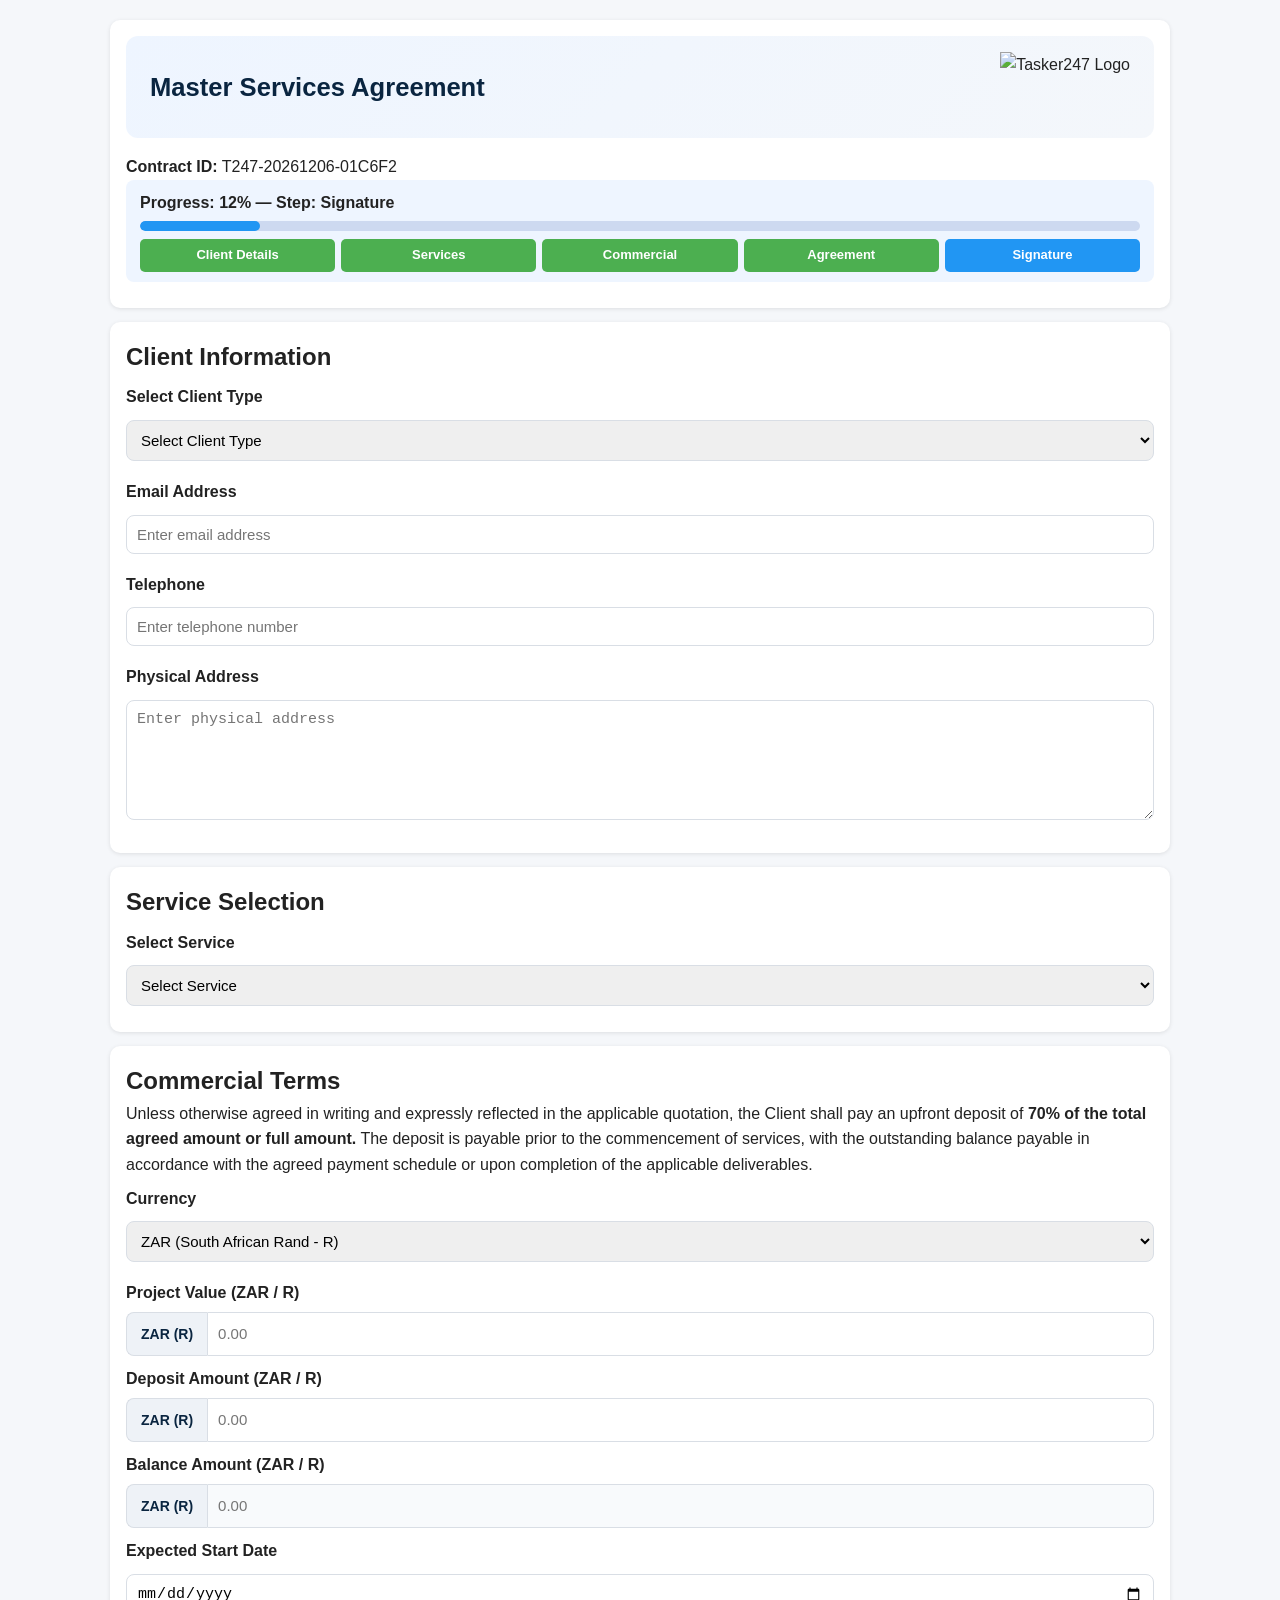
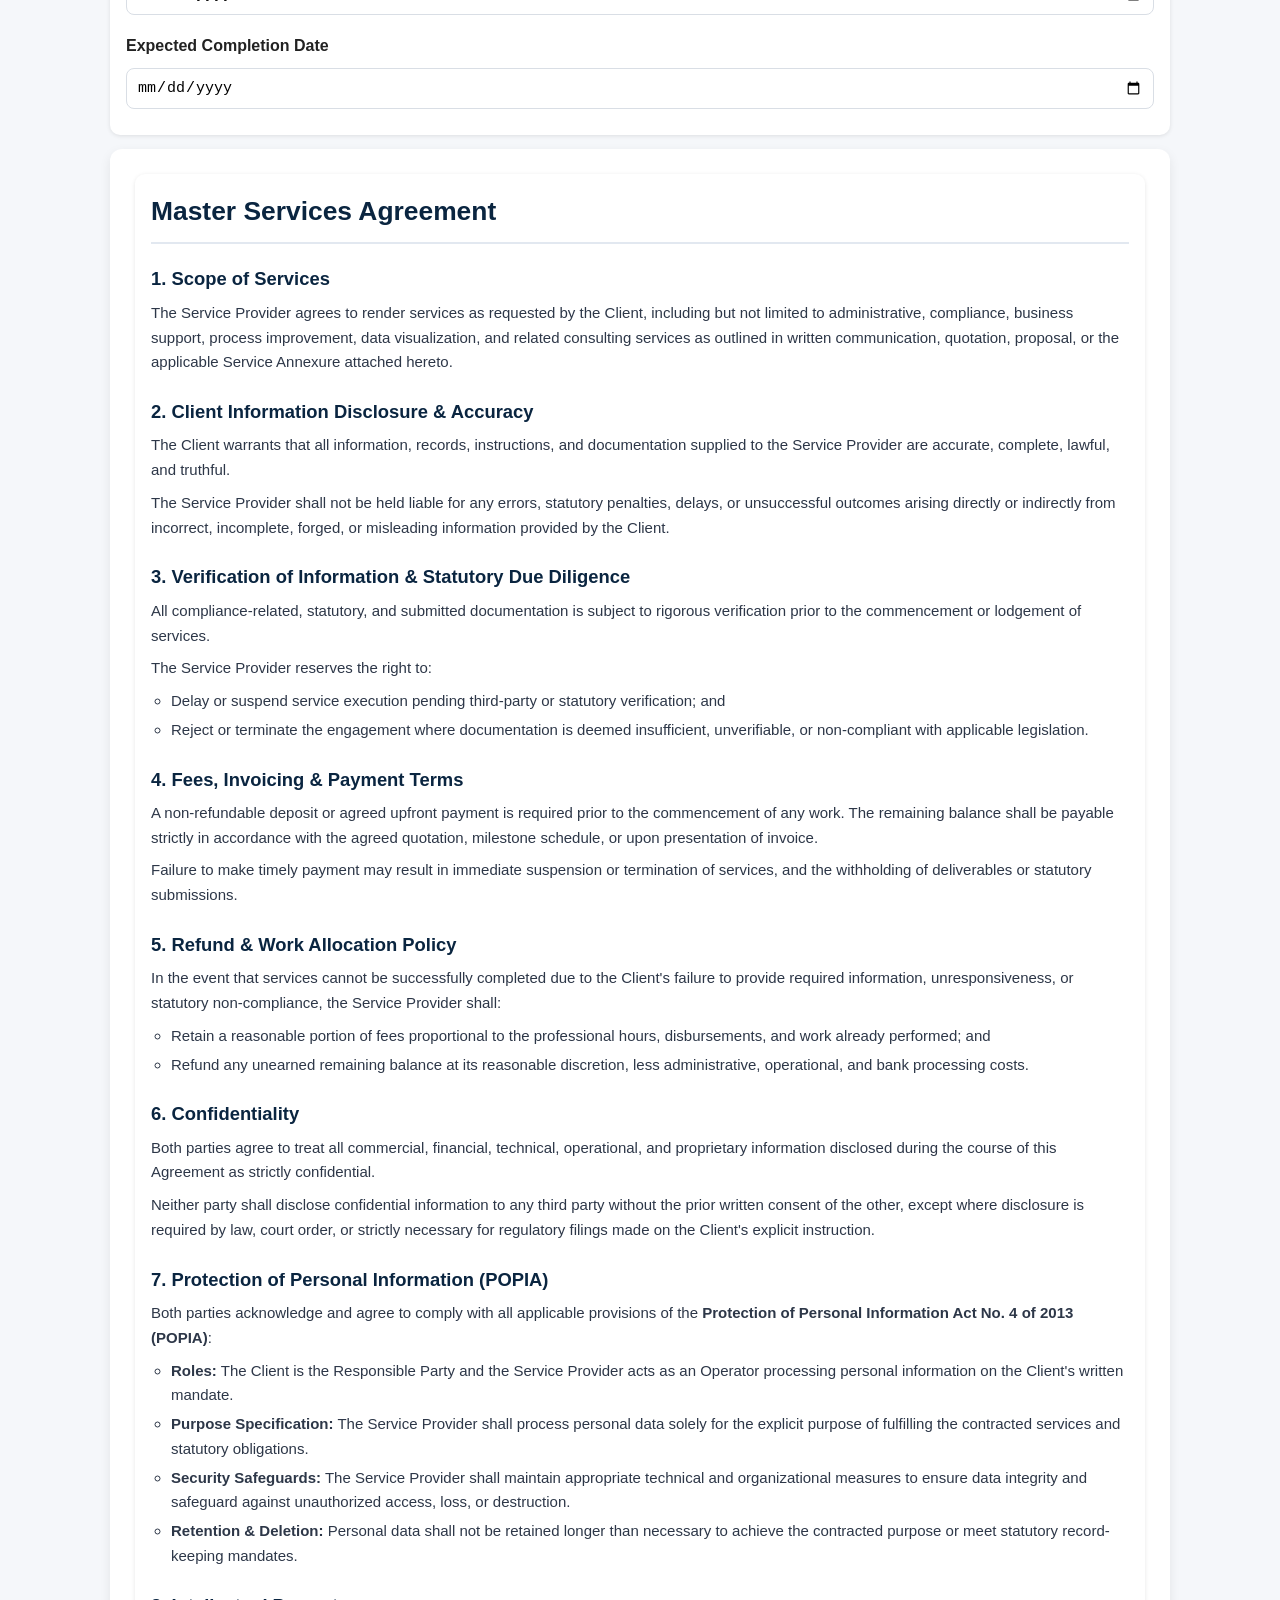
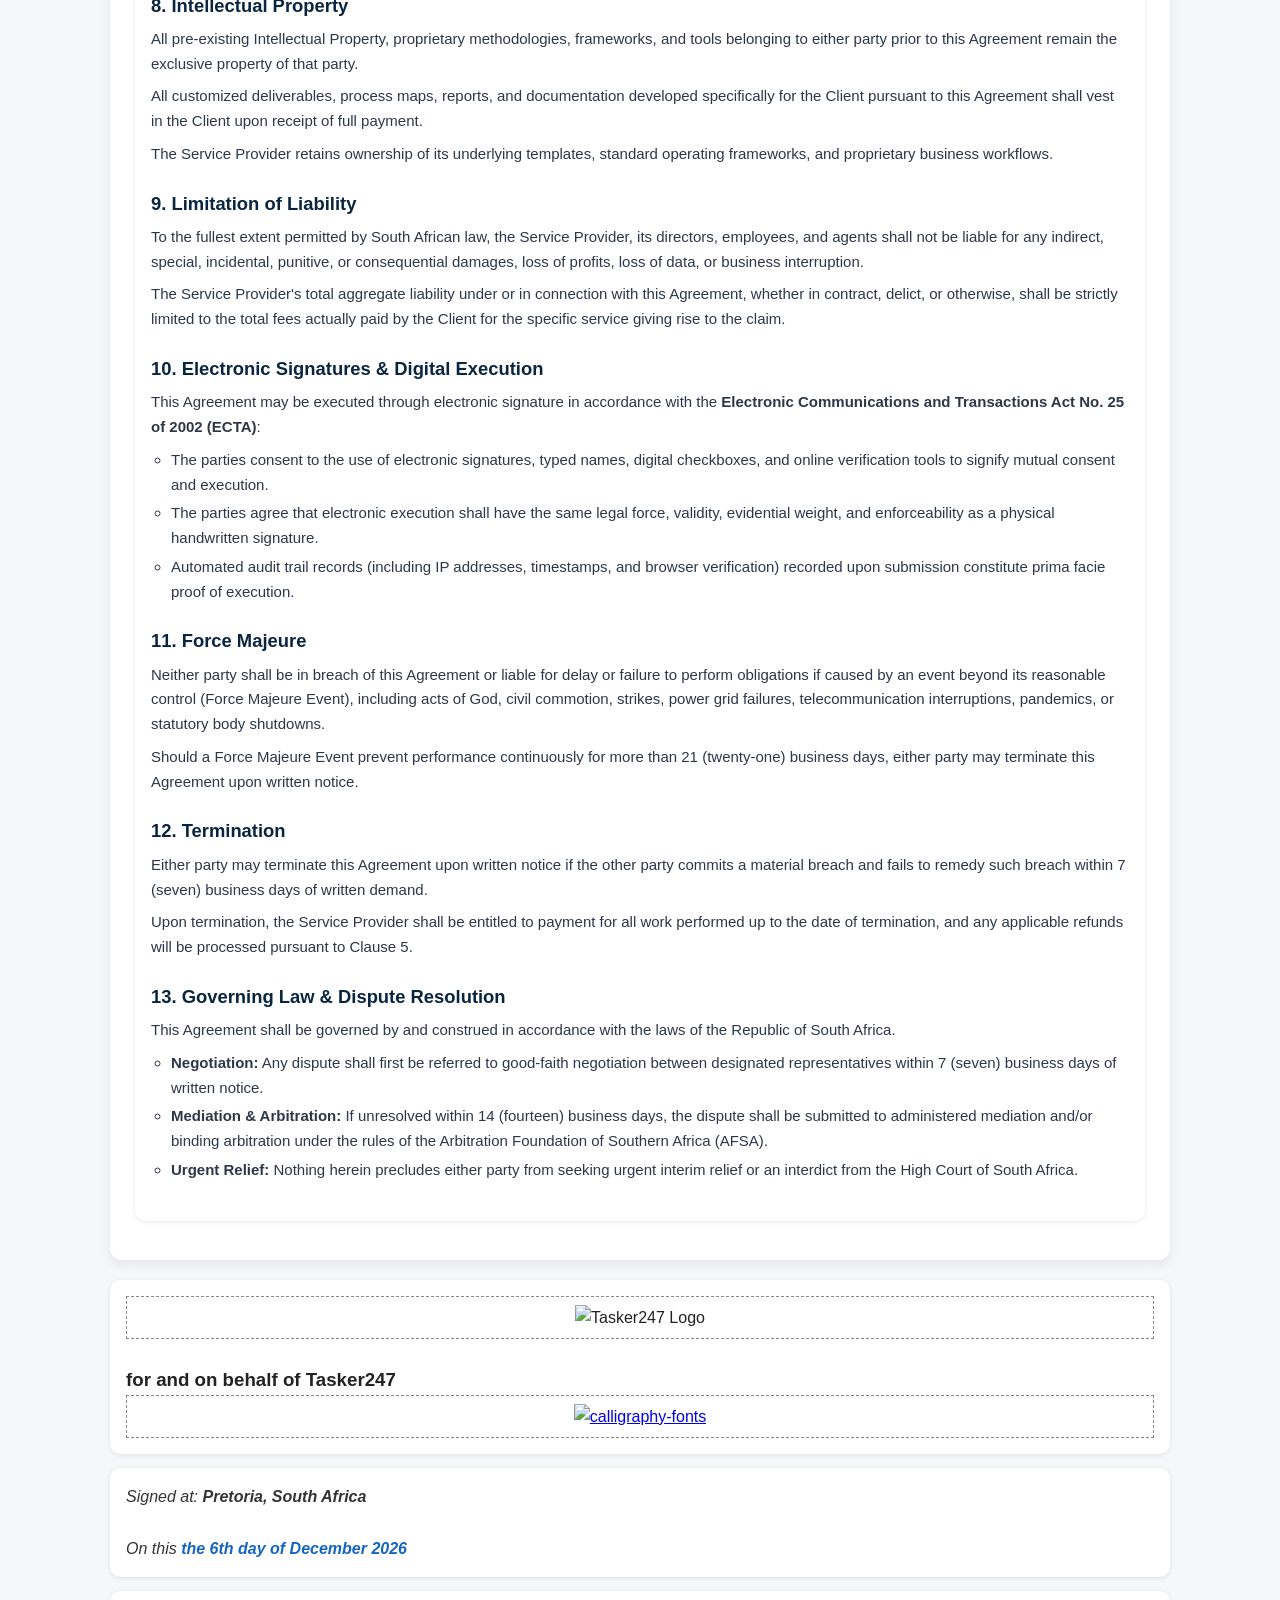
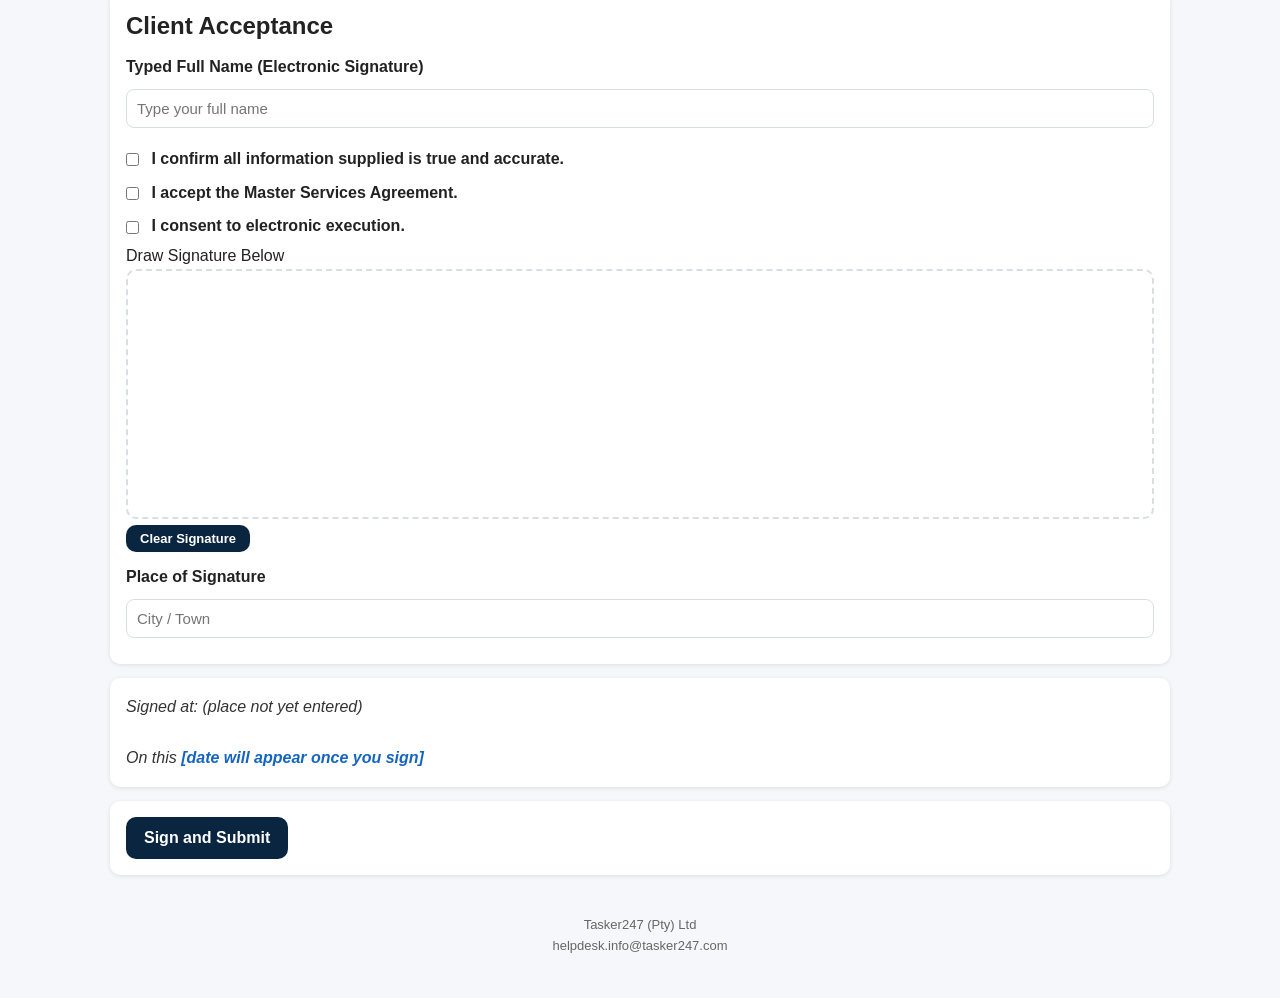
==== commit 4517dc5f: "updated commercial section" ====
--- a/index.html
+++ b/index.html
@@ -901,6 +901,9 @@
     <!-- ── STEP 2: COMMERCIAL TERMS ── -->
     <div class="section" data-section="2">
       <h2>Commercial Terms</h2>
+      <p>Unless otherwise agreed in writing and expressly reflected in the applicable quotation,
+       the Client shall pay an upfront deposit of <strong>70% of the total agreed amount or full amount.</strong> The deposit is payable prior to the commencement of services,
+       with the outstanding balance payable in accordance with the agreed payment schedule or upon completion of the applicable deliverables.</p>
       
       <label for="currency">Currency</label>
       <select id="currency" name="currency">
@@ -1051,10 +1054,13 @@
       <h2>Annexure A – Compliance Services</h2>
       <h3>1. Scope of Work & Deliverables</h3>
       <ul>
-        <li><strong>CIPC & Statutory Filings:</strong> Facilitation and lodgement of annual returns, Director amendments (COR39), Company name reservations/changes, and MOI updates.</li>
+        <li><strong>CIPC & Statutory Filings:</strong> Facilitation and lodgement of annual returns, Director amendments (COR39), Company name reservations/changes, Incorporation of External Companies and MOI updates.</li>
         <li><strong>Tax & Statutory Status:</strong> Preparation and liaison for SARS Tax Compliance Status (TCS) PINs, VAT/PAYE registrations, and statutory clearance monitoring.</li>
         <li><strong>Labour & Compensation:</strong> Facilitation of Department of Employment and Labour submissions, COIDA registration, and Return of Earnings (ROE) lodgements.</li>
         <li><strong>B-BBEE Facilitation:</strong> Gathering verified ownership affidavits, supporting documentation, and EME/QSE certificate coordination.</li>
+        <li><strong>Trust Registration and Secretarial Services:</strong> Facilitation of Trust registration with the Master of the High Court, including the preparation and submission of all required documentation, such as the Trust Deed and appointment of trustees. This service also includes ongoing statutory secretarial support for Trusts, ensuring compliance with regulatory requirements and the maintenance of statutory records.</li>
+        <li><strong>Trademark Registration and Secretarial Services:</strong> Facilitation of trademark registration with the Companies and Intellectual Property Commission (CIPC), including the preparation and submission of all required documentation, such as the trademark application form and supporting documentation. This service also includes ongoing statutory secretarial support for trademarks, ensuring compliance with regulatory requirements and the maintenance of statutory records.</li>
+        <li><strong>Strategic Compliance Guidance:</strong> Consultation services on industry-specific regulatory requirements, compliance risk assessments, and the development of internal control frameworks. This includes ad-hoc advisory support on compliance obligations, policy development, and the implementation of best practices to mitigate legal and regulatory risks.</li>
       </ul>
       <br>
       <h3>2. Client Responsibilities & Dependencies</h3>
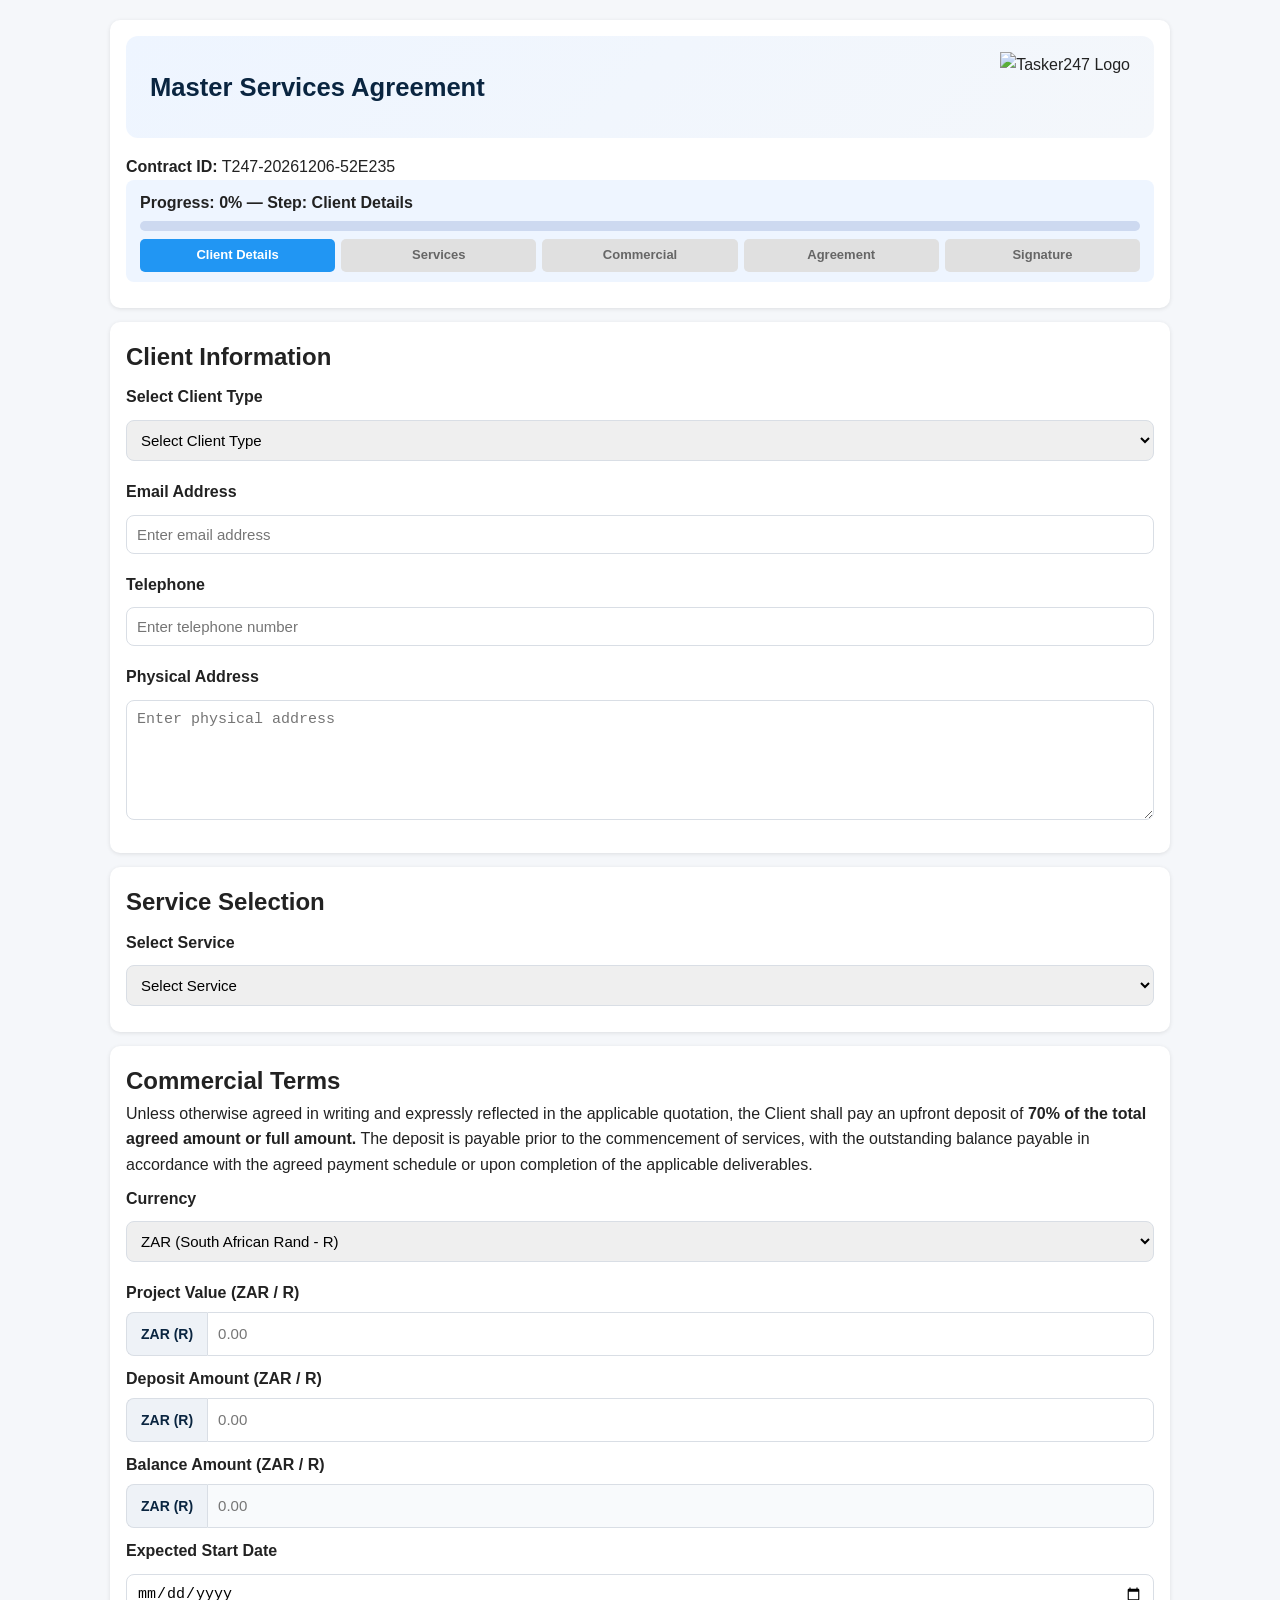
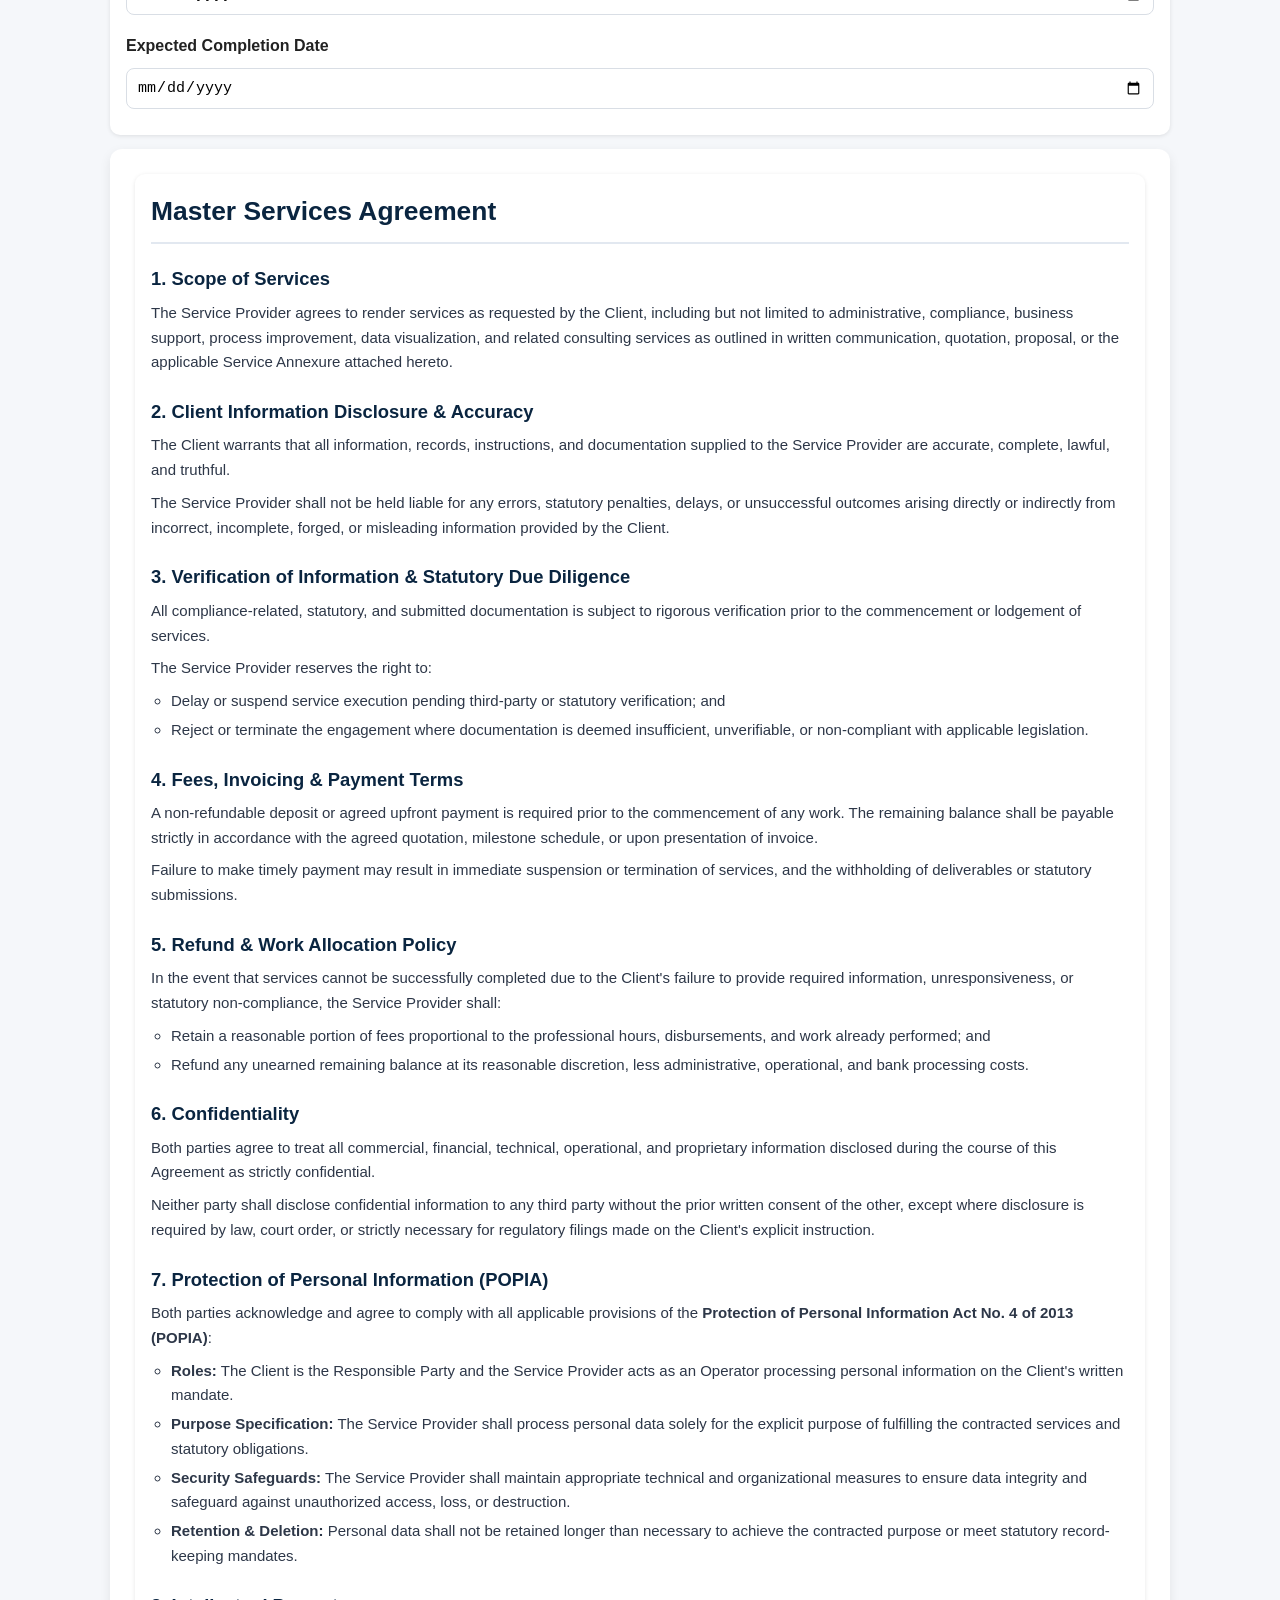
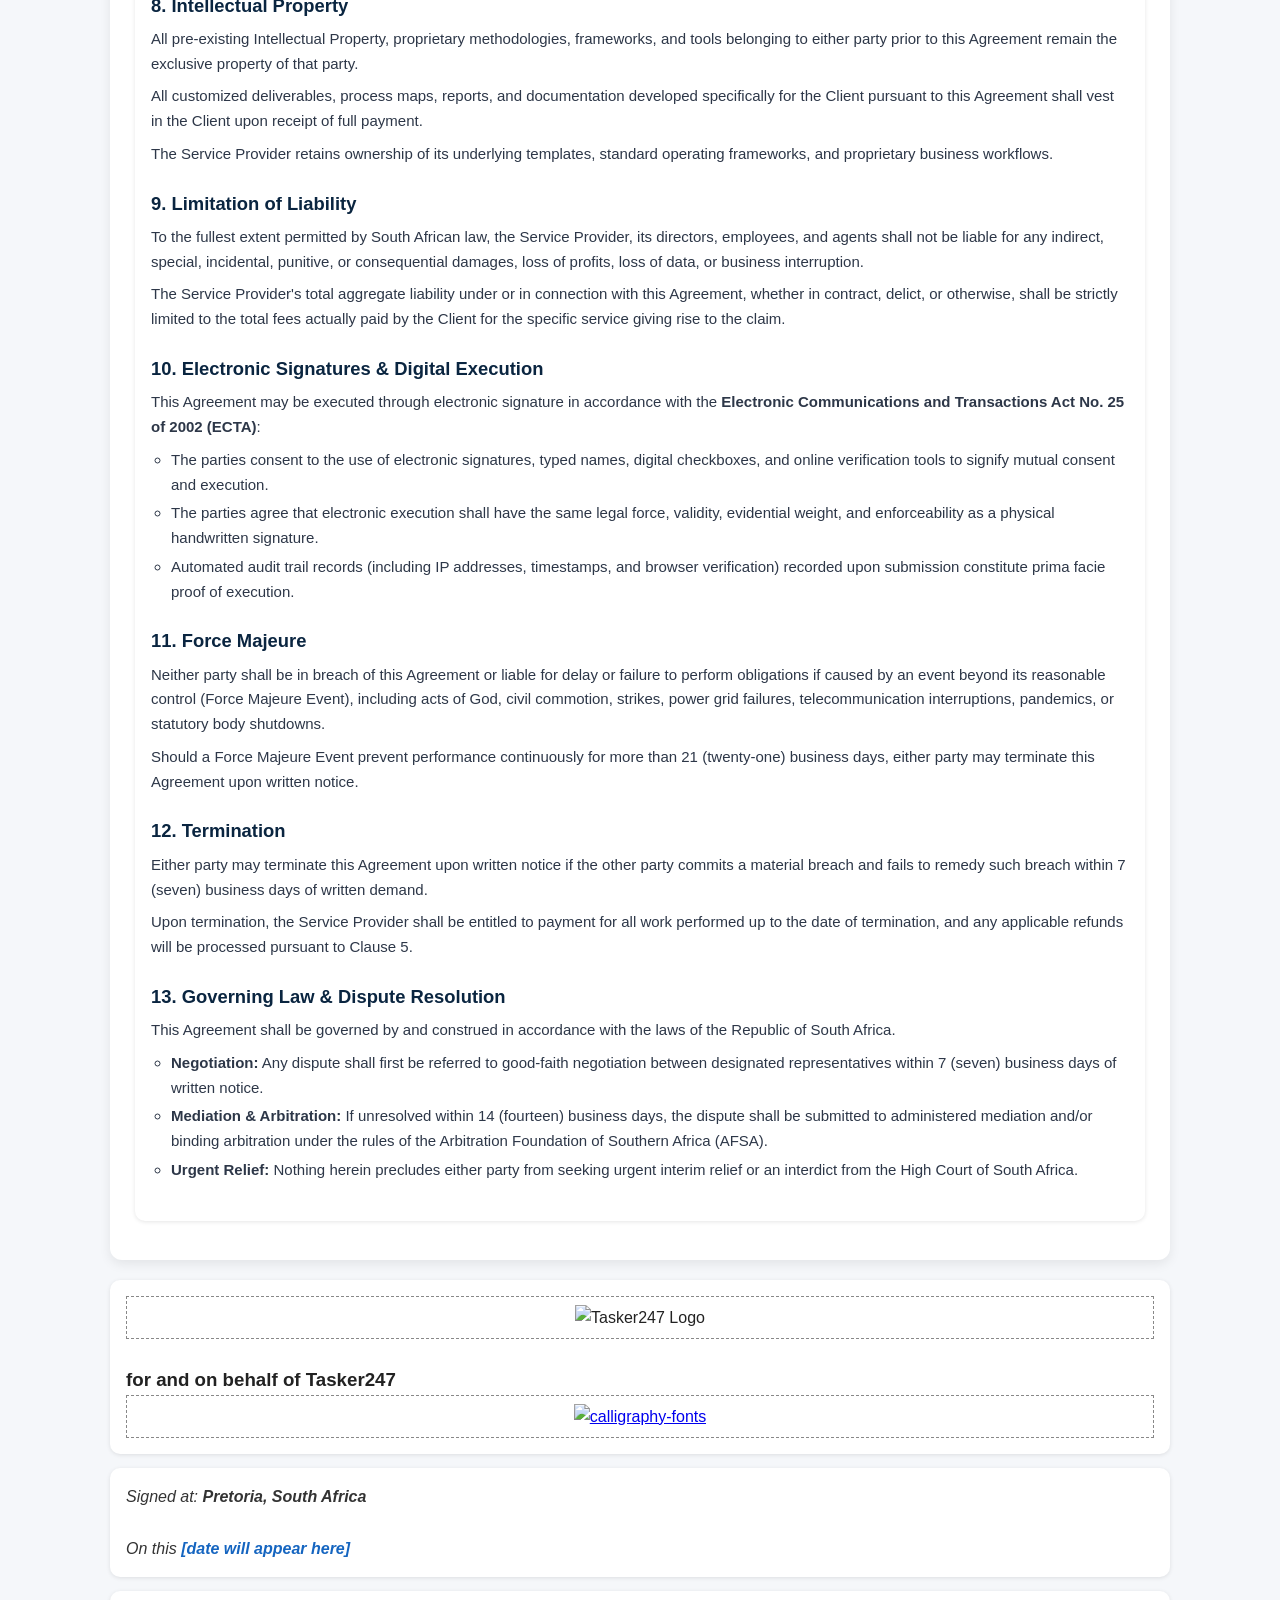
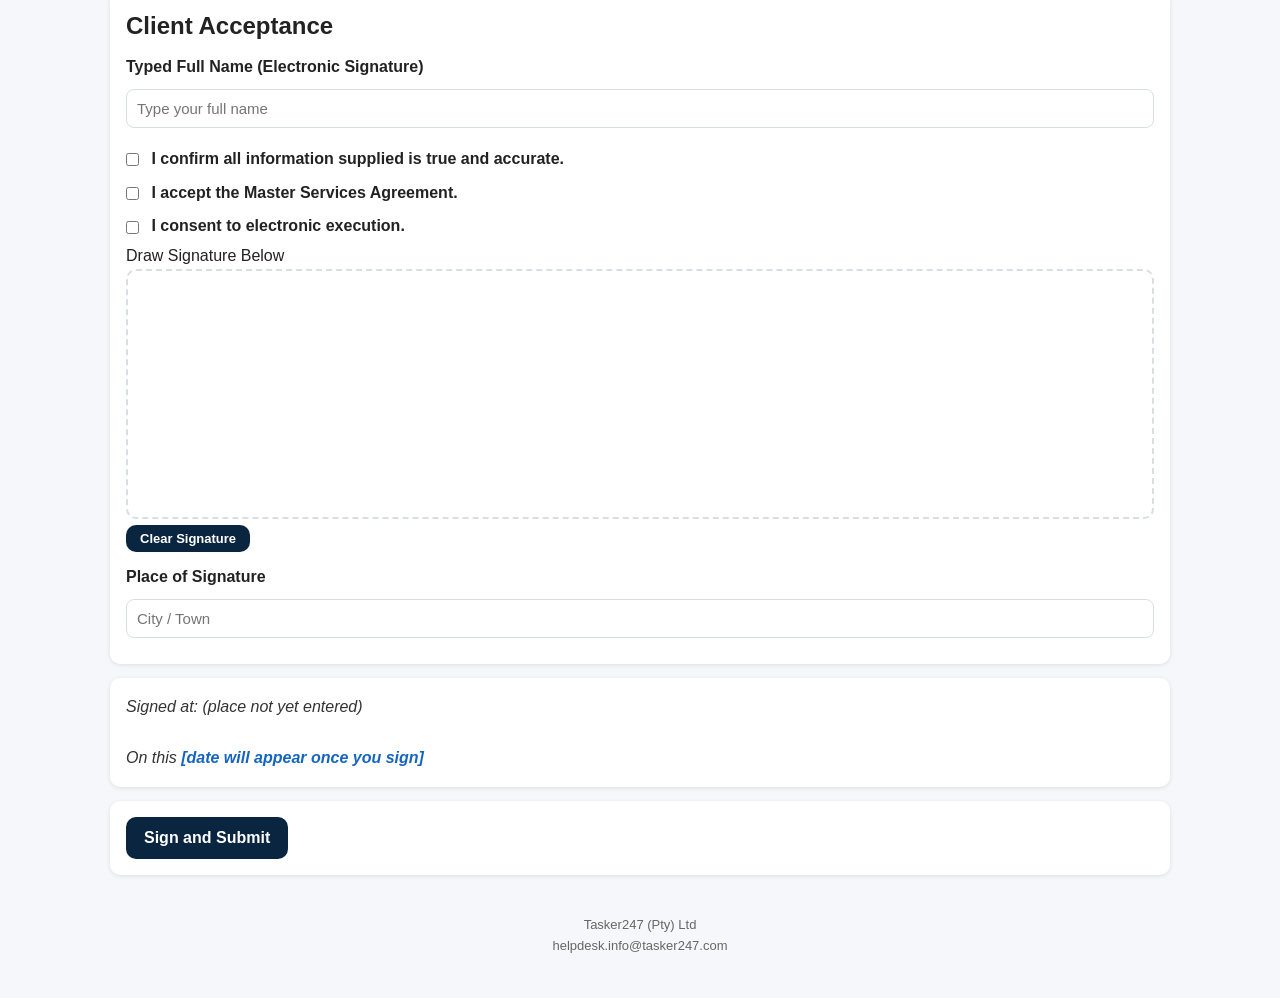
==== commit 6b6d4f73: "commented out IP function" ====
--- a/index.html
+++ b/index.html
@@ -1279,7 +1279,7 @@
        Uses api.ipify.org — free, no key needed.
        Stored in hidden field; sent with form POST.
     ════════════════════════════════════════════ */
-    function fetchClientIP() {
+   /* function fetchClientIP() {
       fetch("https://api.ipify.org?format=json")
         .then(r => r.json())
         .then(data => {
@@ -1288,7 +1288,7 @@
         .catch(() => {
           document.getElementById("clientIPField").value = "unavailable";
         });
-    }
+    }*/
 
     /* ════════════════════════════════════════════
        PROGRESS TRACKER
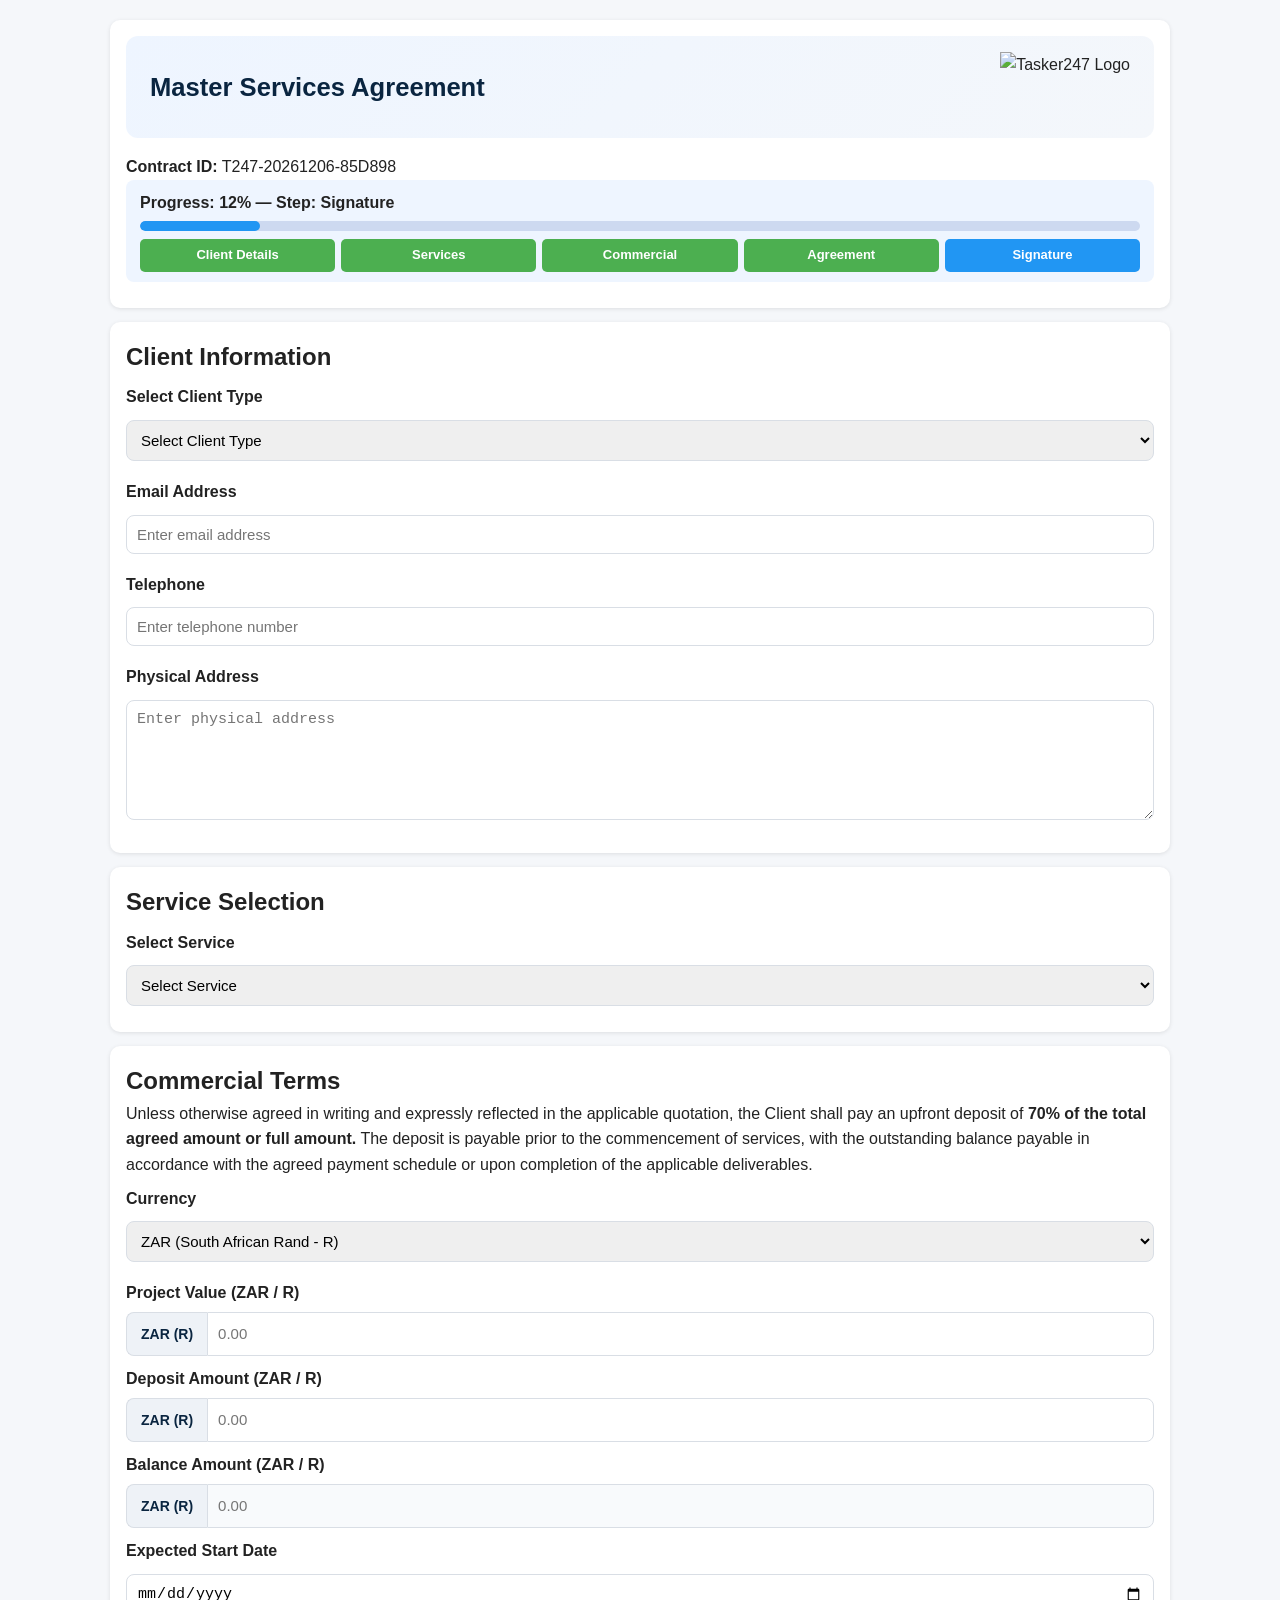
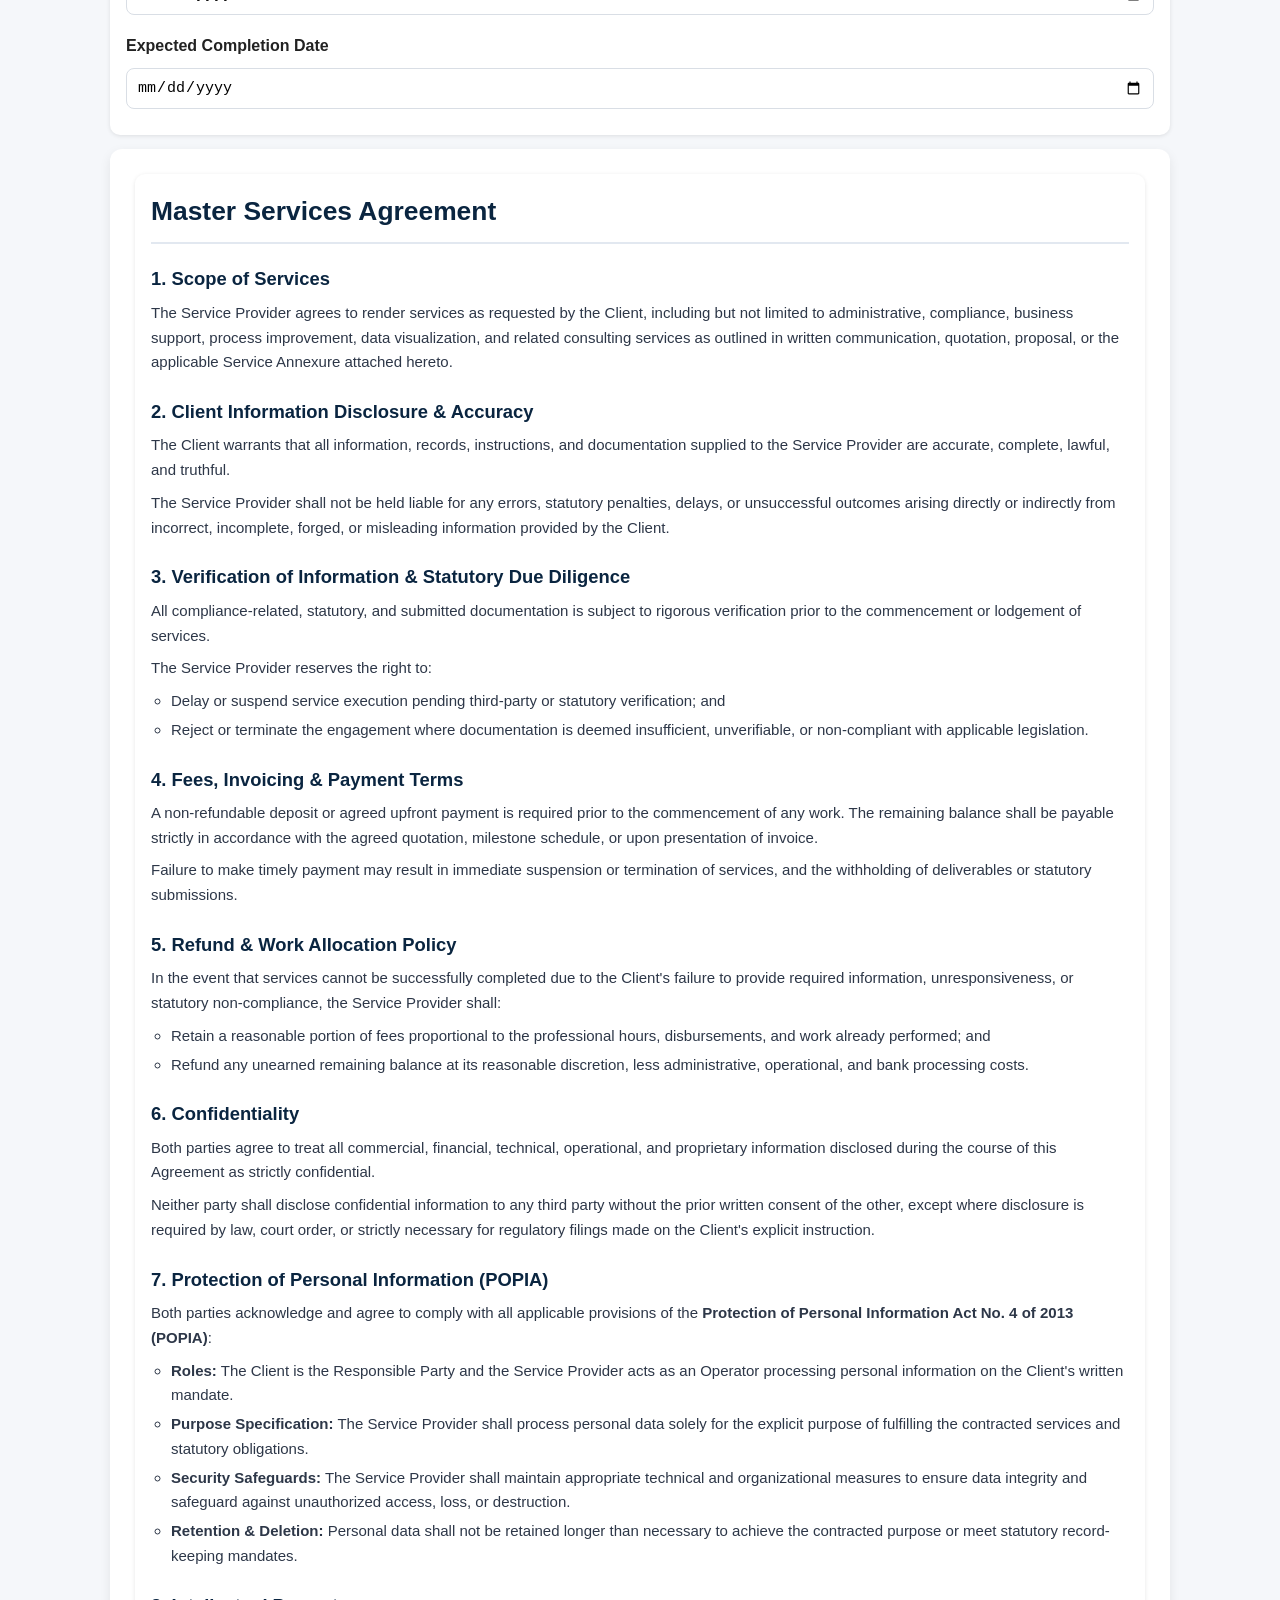
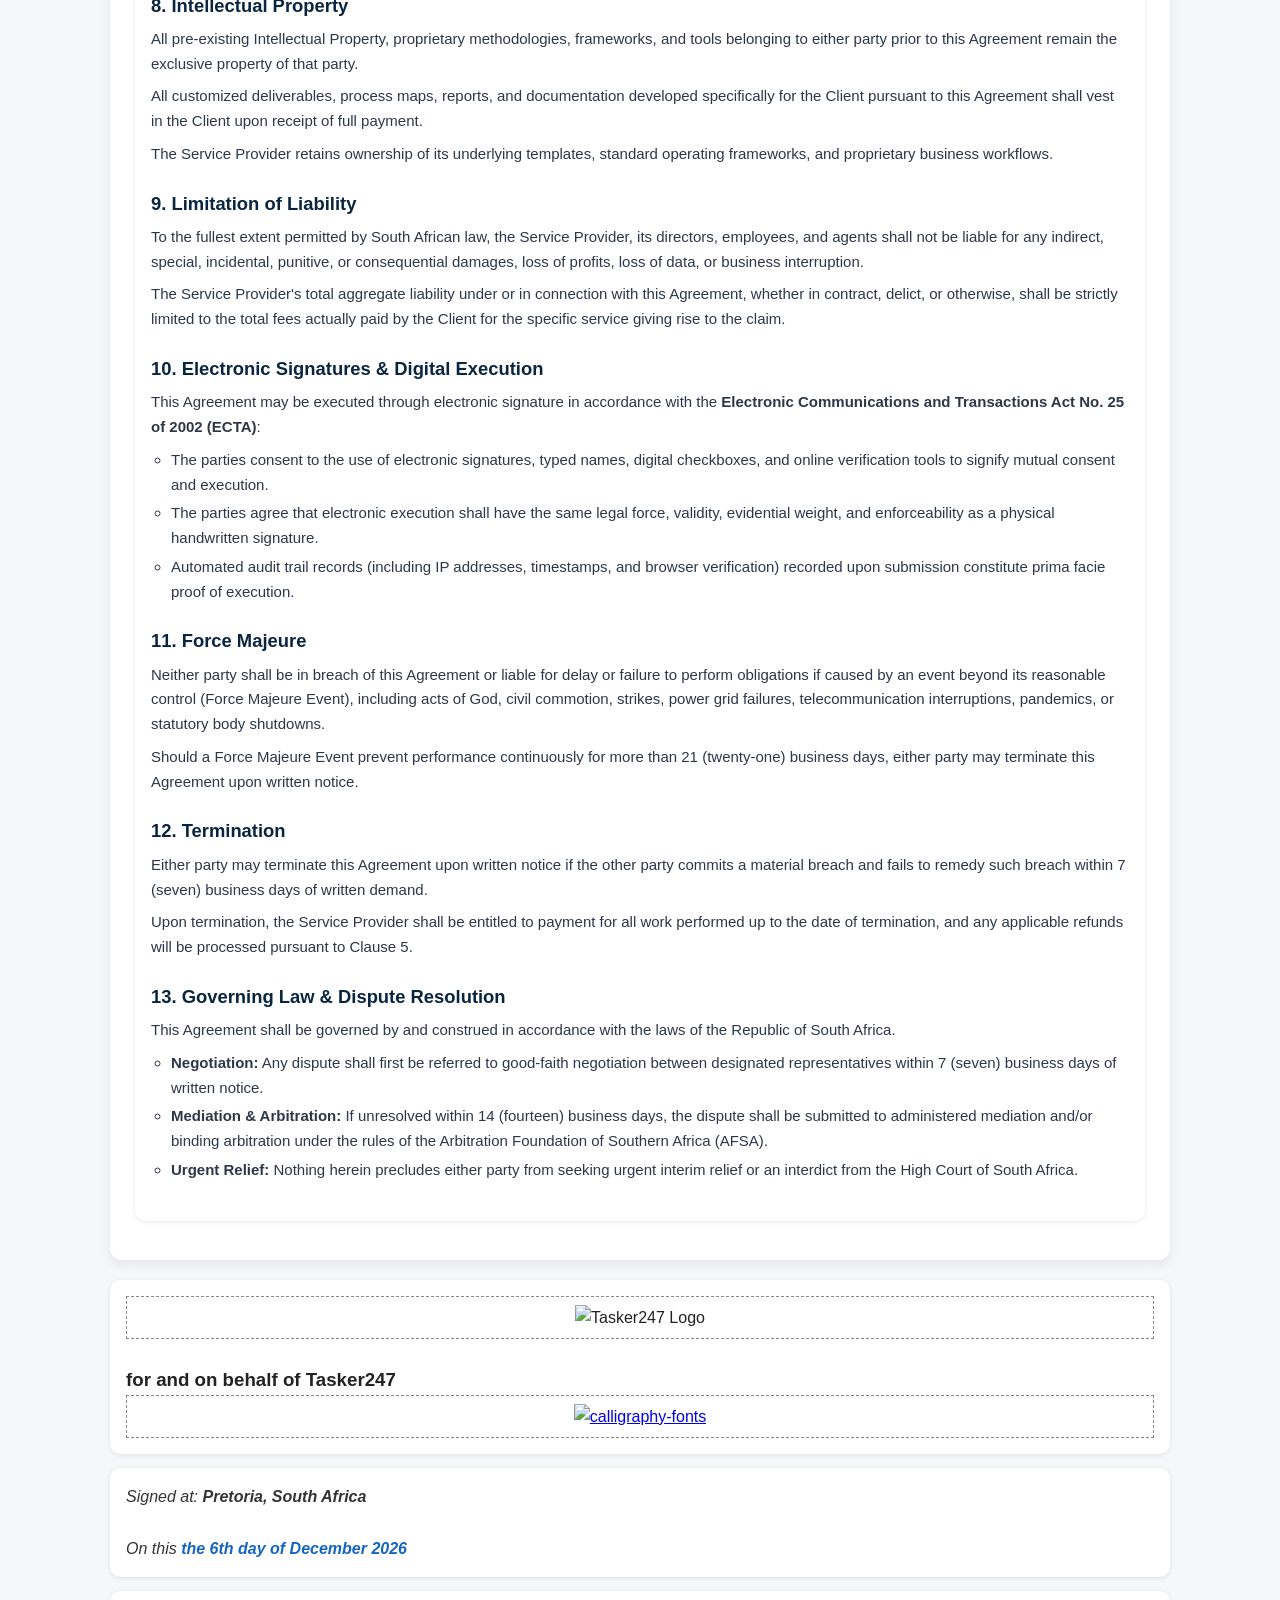
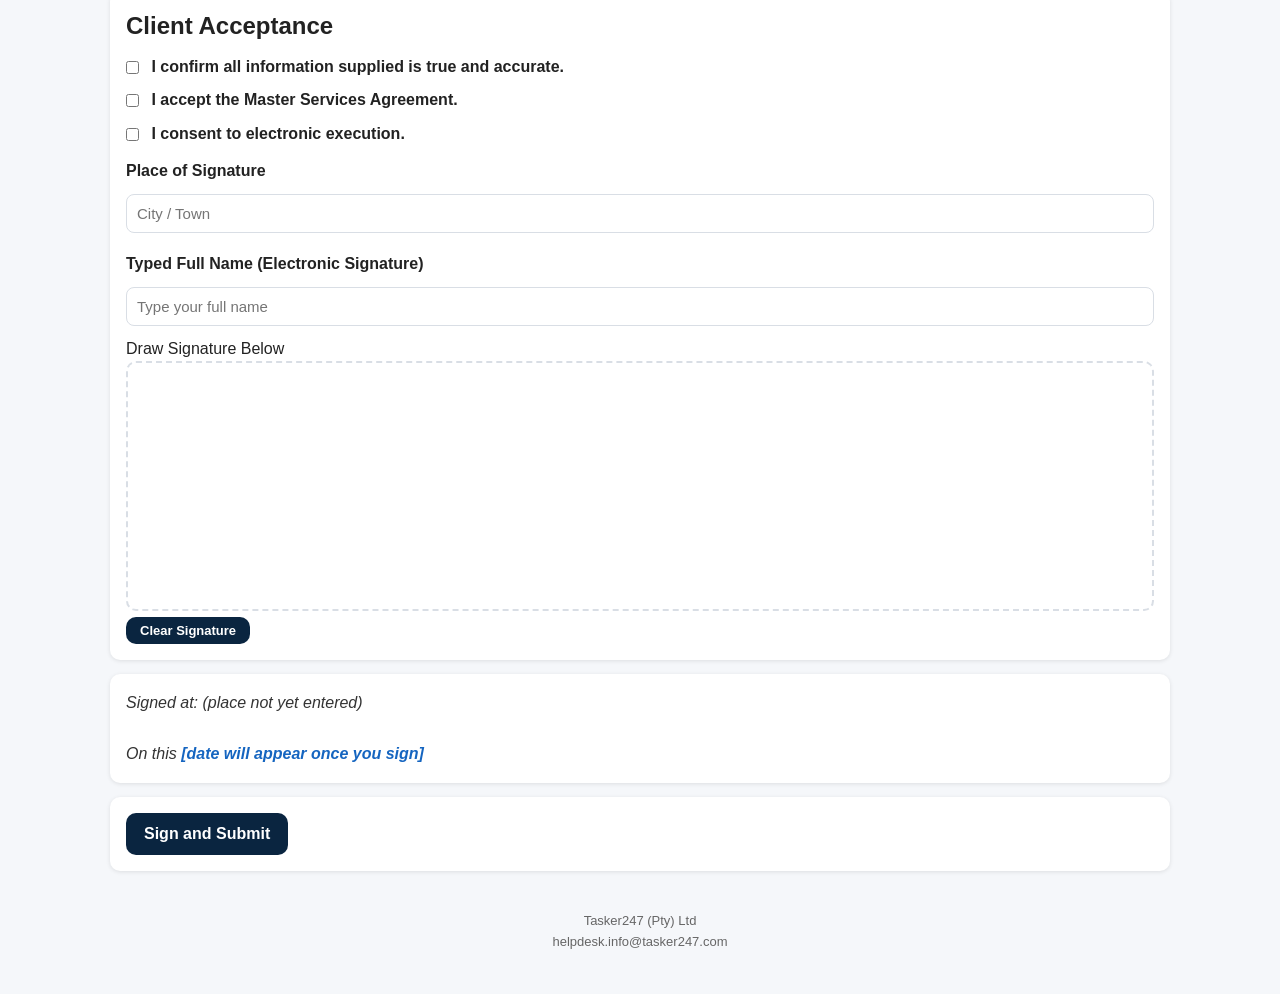
==== commit a858d1d6: "fixed currency function" ====
--- a/index.html
+++ b/index.html
@@ -6,104 +6,103 @@
   <meta name="viewport" content="width=device-width, initial-scale=1.0">
   <title>Tasker247 Master Services Agreement</title>
   <style>
-
     /* ========= ROOT VARIABLES ========= */
 
-:root {
-
-    --primary: #0a2540;
-    --primary-light: #163b64;
-
-    --secondary: #f4f7fb;
-
-    --success: #198754;
-
-    --danger: #dc3545;
-
-    --border: #d9dee5;
-
-    --text: #222;
-
-    --text-light: #666;
-
-    --white: #ffffff;
-
-    --shadow:
-        0 4px 12px rgba(0,0,0,0.08);
-
-    --radius: 12px;
-
-}
-
-/* ========= RESET ========= */
-
-* {
-    margin: 0;
-    padding: 0;
-    box-sizing: border-box;
-}
-
-html {
-
-    scroll-behavior: smooth;
-
-}
-
-body {
-
-    font-family:
+    :root {
+
+      --primary: #0a2540;
+      --primary-light: #163b64;
+
+      --secondary: #f4f7fb;
+
+      --success: #198754;
+
+      --danger: #dc3545;
+
+      --border: #d9dee5;
+
+      --text: #222;
+
+      --text-light: #666;
+
+      --white: #ffffff;
+
+      --shadow:
+        0 4px 12px rgba(0, 0, 0, 0.08);
+
+      --radius: 12px;
+
+    }
+
+    /* ========= RESET ========= */
+
+    * {
+      margin: 0;
+      padding: 0;
+      box-sizing: border-box;
+    }
+
+    html {
+
+      scroll-behavior: smooth;
+
+    }
+
+    body {
+
+      font-family:
         "Segoe UI",
         Tahoma,
         Geneva,
         Verdana,
         sans-serif;
 
-    background:
+      background:
         var(--secondary);
 
-    color:
+      color:
         var(--text);
 
-    line-height: 1.6;
-
-    padding: 20px;
-
-}
+      line-height: 1.6;
+
+      padding: 20px;
+
+    }
 
     /* ========= CONTAINER ========= */
-    
+
     .container {
-    
-        max-width: 1200px;
-    
-        margin: auto;
-    
-    }
-    
+
+      max-width: 1200px;
+
+      margin: auto;
+
+    }
+
     /* ========= HEADER ========= */
-    
+
     header {
-    
-        background: var(--white);
-    
-        padding: 25px;
-    
-        border-radius: var(--radius);
-    
-        box-shadow: var(--shadow);
-    
-        margin-bottom: 20px;
-    
-    }
-    
+
+      background: var(--white);
+
+      padding: 25px;
+
+      border-radius: var(--radius);
+
+      box-shadow: var(--shadow);
+
+      margin-bottom: 20px;
+
+    }
+
     header h1 {
-    
-        color: var(--primary);
-    
-        margin-top: 15px;
-    
-    }
-    
+
+      color: var(--primary);
+
+      margin-top: 15px;
+
+    }
+
     .top-banner {
       display: flex;
       align-items: center;
@@ -114,694 +113,697 @@
       padding: 16px 24px;
       margin-bottom: 16px;
     }
-    
+
     .top-banner-text h1 {
       margin: 0;
       color: var(--primary, #0a2540);
       font-size: 1.6rem;
     }
-    
+
     .top-banner-text p {
       margin: 4px 0 0;
       color: var(--text-light, #666);
       font-size: 0.9rem;
     }
-    
+
     .top-banner-logo img {
-      height: 70px;      /* now the "big" logo */
+      height: 70px;
+      /* now the "big" logo */
       width: auto;
       display: block;
     }
-    
+
     .top-banner-logo img {
-      height: 70px;      /* this is the "reduced" logo size */
+      height: 70px;
+      /* this is the "reduced" logo size */
       width: auto;
       display: block;
     }
-    
+
     @media (max-width: 600px) {
       .top-banner {
         flex-direction: column;
         align-items: flex-start;
         gap: 10px;
       }
+
       .top-banner-logo img {
-        height: 70px;   /* scaled down from 70px, still bigger than the signature logo */
+        height: 70px;
+        /* scaled down from 70px, still bigger than the signature logo */
       }
     }
 
     #contractID {
-    
-        font-weight: bold;
-    
-        color: var(--primary);
-    
-    }
-    
+
+      font-weight: bold;
+
+      color: var(--primary);
+
+    }
+
     /* ========= LOGO ========= */
-    
+
     #taskerLogo {
-    
-        max-height: 90px;
-    
-        width: auto;
-    
-    }
-    
+
+      max-height: 90px;
+
+      width: auto;
+
+    }
+
     /* ========= PROGRESS TRACKER ========= */
-    
+
     #progressTracker {
-    
-        display: flex;
-    
-        gap: 10px;
-    
-        margin-top: 25px;
-    
-        flex-wrap: wrap;
-    
-        position: sticky;
-    
-        top: 10px;
-    
-        z-index: 999;
-    
-    }
-    
+
+      display: flex;
+
+      gap: 10px;
+
+      margin-top: 25px;
+
+      flex-wrap: wrap;
+
+      position: sticky;
+
+      top: 10px;
+
+      z-index: 999;
+
+    }
+
     .step {
-    
-        flex: 1;
-    
-        min-width: 130px;
-    
-        text-align: center;
-    
-        padding: 12px;
-    
-        border-radius: 10px;
-    
-        background: #edf2f7;
-    
-        color: var(--text-light);
-    
-        font-size: 14px;
-    
-        font-weight: 600;
-    
-    }
-    
+
+      flex: 1;
+
+      min-width: 130px;
+
+      text-align: center;
+
+      padding: 12px;
+
+      border-radius: 10px;
+
+      background: #edf2f7;
+
+      color: var(--text-light);
+
+      font-size: 14px;
+
+      font-weight: 600;
+
+    }
+
     .step.active {
-    
-        background: var(--primary);
-    
-        color: white;
-    
-    }
-    
+
+      background: var(--primary);
+
+      color: white;
+
+    }
+
     .step.complete {
-    
-        background: var(--success);
-    
-        color: white;
-    
-    }
-    
+
+      background: var(--success);
+
+      color: white;
+
+    }
+
     /* ========= SECTIONS ========= */
-    
+
     section {
-    
-        background: white;
-    
-        border-radius: var(--radius);
-    
-        box-shadow: var(--shadow);
-    
-        padding: 25px;
-    
-        margin-bottom: 20px;
-    
-    }
-    
+
+      background: white;
+
+      border-radius: var(--radius);
+
+      box-shadow: var(--shadow);
+
+      padding: 25px;
+
+      margin-bottom: 20px;
+
+    }
+
     section h2 {
-    
-        color: var(--primary);
-    
-        margin-bottom: 15px;
-    
-    }
-    
+
+      color: var(--primary);
+
+      margin-bottom: 15px;
+
+    }
+
     /* ========= INPUTS ========= */
-    
+
     input,
     select,
     textarea {
-    
-        width: 100%;
-    
-        padding: 12px;
-    
-        margin-top: 8px;
-    
-        margin-bottom: 15px;
-    
-        border: 1px solid var(--border);
-    
-        border-radius: 8px;
-    
-        font-size: 15px;
-    
-        transition: all 0.2s ease;
-    
-    }
-    
+
+      width: 100%;
+
+      padding: 12px;
+
+      margin-top: 8px;
+
+      margin-bottom: 15px;
+
+      border: 1px solid var(--border);
+
+      border-radius: 8px;
+
+      font-size: 15px;
+
+      transition: all 0.2s ease;
+
+    }
+
     input:focus,
     select:focus,
     textarea:focus {
-    
-        outline: none;
-    
-        border-color: var(--primary);
-    
-        box-shadow:
-            0 0 0 3px
-            rgba(10,37,64,.15);
-    
-    }
-    
+
+      outline: none;
+
+      border-color: var(--primary);
+
+      box-shadow:
+        0 0 0 3px rgba(10, 37, 64, .15);
+
+    }
+
     textarea {
-    
-        min-height: 120px;
-    
-        resize: vertical;
-    
-    }
-    
+
+      min-height: 120px;
+
+      resize: vertical;
+
+    }
+
     /* ========= TWO COLUMN GRID ========= */
-    
+
     .grid-2 {
-    
-        display: grid;
-    
-        grid-template-columns:
-            1fr 1fr;
-    
-        gap: 20px;
-    
-    }
-    
+
+      display: grid;
+
+      grid-template-columns:
+        1fr 1fr;
+
+      gap: 20px;
+
+    }
+
     /* ========= THREE COLUMN GRID ========= */
-    
+
     .grid-3 {
-    
-        display: grid;
-    
-        grid-template-columns:
-            repeat(3,1fr);
-    
-        gap: 20px;
-    
-    }
-    
+
+      display: grid;
+
+      grid-template-columns:
+        repeat(3, 1fr);
+
+      gap: 20px;
+
+    }
+
     /* ========= CLAUSES ========= */
-    
+
     .clause {
-    
-        border-left:
-            4px solid var(--primary);
-    
-        padding-left: 15px;
-    
-        margin-bottom: 20px;
-    
-    }
-    
+
+      border-left:
+        4px solid var(--primary);
+
+      padding-left: 15px;
+
+      margin-bottom: 20px;
+
+    }
+
     .clause h3 {
-    
-        color: var(--primary);
-    
-        margin-bottom: 8px;
-    
-    }
-    
+
+      color: var(--primary);
+
+      margin-bottom: 8px;
+
+    }
+
     /* ========= ANNEXURES ========= */
-    
+
     .annexure {
-    
+
+      display: none;
+
+    }
+
+    .annexure.active {
+
+      display: block;
+
+    }
+
+    /* ========= CHECKBOXES ========= */
+
+    .checkbox-group {
+
+      margin-top: 15px;
+
+    }
+
+    .checkbox-group label {
+
+      display: block;
+
+      margin-bottom: 10px;
+
+    }
+
+    .checkbox-group input {
+
+      width: auto;
+
+      margin-right: 10px;
+
+    }
+
+    /* ========= SIGNATURES ========= */
+
+    .signature-container {
+
+      margin-top: 20px;
+
+    }
+
+    .signature-image {
+
+      max-height: 90px;
+
+      margin-bottom: 15px;
+
+    }
+
+    #signaturePad {
+
+      width: 100%;
+
+      height: 250px;
+
+      border: 2px dashed var(--border);
+
+      border-radius: 10px;
+
+      background: #fff;
+
+    }
+
+    /* ========= BUTTONS ========= */
+
+    button {
+
+      background: var(--primary);
+
+      color: white;
+
+      border: none;
+
+      padding: 14px 24px;
+
+      border-radius: 10px;
+
+      cursor: pointer;
+
+      font-size: 16px;
+
+      font-weight: 600;
+
+      transition: .2s;
+
+    }
+
+    button:hover {
+
+      background: var(--primary-light);
+
+    }
+
+    /* ========= VALIDATION ========= */
+
+    .error {
+
+      color: var(--danger);
+
+      font-size: 13px;
+
+    }
+
+    .success {
+
+      color: var(--success);
+
+    }
+
+    /* ========= FOOTER ========= */
+
+    footer {
+
+      text-align: center;
+
+      padding: 20px;
+
+      color: var(--text-light);
+
+    }
+
+    /* ========= MOBILE ========= */
+
+    @media (max-width: 768px) {
+
+      body {
+
+        padding: 10px;
+
+      }
+
+      .grid-2,
+      .grid-3 {
+
+        grid-template-columns: 1fr;
+
+      }
+
+      #progressTracker {
+
+        flex-direction: column;
+
+      }
+
+      .step {
+
+        width: 100%;
+
+      }
+
+      section {
+
+        padding: 18px;
+
+      }
+
+      header {
+
+        padding: 18px;
+
+      }
+
+      h1 {
+
+        font-size: 1.5rem;
+
+      }
+
+      h2 {
+
+        font-size: 1.2rem;
+
+      }
+
+      button {
+
+        width: 100%;
+
+      }
+
+    }
+
+    /* ========= PRINT / PDF ========= */
+
+    @media print {
+
+      body {
+
+        background: white;
+
+      }
+
+      button {
+
         display: none;
-    
-    }
-    
+
+      }
+
+      section {
+
+        box-shadow: none;
+
+        border: 1px solid #ddd;
+
+      }
+
+    }
+
+
+    body {
+      font-family: Arial, sans-serif;
+      max-width: 1100px;
+      margin: auto;
+      padding: 20px;
+      background: #f5f7fa
+    }
+
+    .header,
+    .section {
+      background: #fff;
+      border-radius: 10px;
+      padding: 16px;
+      margin-bottom: 14px;
+      box-shadow: 0 1px 4px rgba(0, 0, 0, .1)
+    }
+
+    /* ── PROGRESS BAR ── */
+    .progress-wrap {
+      position: sticky;
+      top: 0;
+      z-index: 100;
+      background: #eef5ff;
+      padding: 10px 14px;
+      border-radius: 8px;
+      margin-bottom: 10px;
+    }
+
+    .progress-label {
+      font-weight: bold;
+      margin-bottom: 6px;
+    }
+
+    .progress-bar-track {
+      background: #cdd9f0;
+      border-radius: 6px;
+      height: 10px;
+      width: 100%;
+      overflow: hidden;
+      margin-bottom: 8px;
+    }
+
+    .progress-bar-fill {
+      height: 10px;
+      background: #2196F3;
+      border-radius: 6px;
+      width: 0%;
+      transition: width 0.3s ease;
+    }
+
+    /* ── STEP PILLS ── */
+    .step-row {
+      display: flex;
+      flex-wrap: wrap;
+      gap: 6px;
+    }
+
+    .step {
+      padding: 6px 12px;
+      border-radius: 5px;
+      background: #e0e0e0;
+      font-size: 13px;
+      white-space: nowrap;
+    }
+
+    .step.active {
+      background: #2196F3;
+      color: white;
+    }
+
+    .step.complete {
+      background: #4CAF50;
+      color: white;
+    }
+
+    /* ── GENERAL ── */
+    .annexure {
+      display: none;
+    }
+
     .annexure.active {
-    
-        display: block;
-    
-    }
-    
-    /* ========= CHECKBOXES ========= */
-    
-    .checkbox-group {
-    
-        margin-top: 15px;
-    
-    }
-    
-    .checkbox-group label {
-    
-        display: block;
-    
-        margin-bottom: 10px;
-    
-    }
-    
-    .checkbox-group input {
-    
-        width: auto;
-    
-        margin-right: 10px;
-    
-    }
-    
-    /* ========= SIGNATURES ========= */
-    
-    .signature-container {
-    
-        margin-top: 20px;
-    
-    }
-    
-    .signature-image {
-    
-        max-height: 90px;
-    
-        margin-bottom: 15px;
-    
-    }
-    
-    #signaturePad {
-    
-        width: 100%;
-    
-        height: 250px;
-    
-        border: 2px dashed var(--border);
-    
-        border-radius: 10px;
-    
-        background: #fff;
-    
-    }
-    
-    /* ========= BUTTONS ========= */
-    
+      display: block;
+    }
+
+    label {
+      display: block;
+      font-weight: 700;
+      margin: 8px 0 4px
+    }
+
+    input:not([type=checkbox]):not([type=radio]),
+    select,
+    textarea {
+      width: 100%;
+      padding: 10px;
+      margin: 6px 0 10px;
+      box-sizing: border-box;
+    }
+
+    input[type="checkbox"],
+    input[type="radio"] {
+      width: auto;
+      margin: 0 8px 0 0;
+      vertical-align: middle;
+    }
+
+    .logo,
+    .signature-block {
+      border: 1px dashed #888;
+      padding: 8px;
+      text-align: center;
+      display: flex;
+      align-items: center;
+      justify-content: center;
+    }
+
+    .logo img {
+      max-width: 100%;
+      max-height: 40px;
+      /* now the "small" logo, was 120px */
+      width: auto;
+      height: auto;
+      object-fit: contain;
+      display: block;
+    }
+
+    canvas {
+      border: 1px solid #555;
+      width: 100%;
+      height: 180px;
+      display: block;
+      touch-action: none;
+    }
+
     button {
-    
-        background: var(--primary);
-    
-        color: white;
-    
-        border: none;
-    
-        padding: 14px 24px;
-    
-        border-radius: 10px;
-    
-        cursor: pointer;
-    
-        font-size: 16px;
-    
-        font-weight: 600;
-    
-        transition: .2s;
-    
-    }
-    
-    button:hover {
-    
-        background: var(--primary-light);
-    
-    }
-    
-    /* ========= VALIDATION ========= */
-    
-    .error {
-    
-        color: var(--danger);
-    
-        font-size: 13px;
-    
-    }
-    
-    .success {
-    
-        color: var(--success);
-    
-    }
-    
-    /* ========= FOOTER ========= */
-    
-    footer {
-    
-        text-align: center;
-    
-        padding: 20px;
-    
-        color: var(--text-light);
-    
-    }
-    
-    /* ========= MOBILE ========= */
-    
-    @media (max-width: 768px) {
-    
-        body {
-    
-            padding: 10px;
-    
-        }
-    
-        .grid-2,
-        .grid-3 {
-    
-            grid-template-columns: 1fr;
-    
-        }
-    
-        #progressTracker {
-    
-            flex-direction: column;
-    
-        }
-    
-        .step {
-    
-            width: 100%;
-    
-        }
-    
-        section {
-    
-            padding: 18px;
-    
-        }
-    
-        header {
-    
-            padding: 18px;
-    
-        }
-    
-        h1 {
-    
-            font-size: 1.5rem;
-    
-        }
-    
-        h2 {
-    
-            font-size: 1.2rem;
-    
-        }
-    
-        button {
-    
-            width: 100%;
-    
-        }
-    
-    }
-    
-    /* ========= PRINT / PDF ========= */
-    
-    @media print {
-    
-        body {
-    
-            background: white;
-    
-        }
-    
-        button {
-    
-            display: none;
-    
-        }
-    
-        section {
-    
-            box-shadow: none;
-    
-            border: 1px solid #ddd;
-    
-        }
-    
-    }
-    
-    
-    body {
-        font-family: Arial, sans-serif;
-        max-width: 1100px;
-        margin: auto;
-        padding: 20px;
-        background: #f5f7fa
-      }
-    
-      .header,
-      .section {
-        background: #fff;
-        border-radius: 10px;
-        padding: 16px;
-        margin-bottom: 14px;
-        box-shadow: 0 1px 4px rgba(0, 0, 0, .1)
-      }
-    
-      /* ── PROGRESS BAR ── */
-      .progress-wrap {
-        position: sticky;
-        top: 0;
-        z-index: 100;
-        background: #eef5ff;
-        padding: 10px 14px;
-        border-radius: 8px;
-        margin-bottom: 10px;
-      }
-    
-      .progress-label {
-        font-weight: bold;
-        margin-bottom: 6px;
-      }
-    
-      .progress-bar-track {
-        background: #cdd9f0;
-        border-radius: 6px;
-        height: 10px;
-        width: 100%;
-        overflow: hidden;
-        margin-bottom: 8px;
-      }
-    
-      .progress-bar-fill {
-        height: 10px;
-        background: #2196F3;
-        border-radius: 6px;
-        width: 0%;
-        transition: width 0.3s ease;
-      }
-    
-      /* ── STEP PILLS ── */
-      .step-row {
-        display: flex;
-        flex-wrap: wrap;
-        gap: 6px;
-      }
-    
-      .step {
-        padding: 6px 12px;
-        border-radius: 5px;
-        background: #e0e0e0;
-        font-size: 13px;
-        white-space: nowrap;
-      }
-    
-      .step.active {
-        background: #2196F3;
-        color: white;
-      }
-    
-      .step.complete {
-        background: #4CAF50;
-        color: white;
-      }
-    
-      /* ── GENERAL ── */
-      .annexure {
-        display:none;
-    }
-    
+      padding: 12px 18px
+    }
+
+    /* ── ANNEXURES ── */
+    .annexure {
+      display: none
+    }
+
+
+    .hidden {
+      display: none !important;
+    }
+
     .annexure.active {
-        display:block;
-    }
-    
-      label {
-        display: block;
-        font-weight: 700;
-        margin: 8px 0 4px
-      }
-    
-      input:not([type=checkbox]):not([type=radio]),
-      select,
-      textarea {
-        width: 100%;
-        padding: 10px;
-        margin: 6px 0 10px;
-        box-sizing: border-box;
-      }
-    
-      input[type="checkbox"],
-      input[type="radio"] {
-        width: auto;
-        margin: 0 8px 0 0;
-        vertical-align: middle;
-      }
-    
-      .logo,
-      .signature-block {
-        border: 1px dashed #888;
-        padding: 8px;
-        text-align: center;
-        display: flex;
-        align-items: center;
-        justify-content: center;
-      }
-    
-      .logo img {
-        max-width: 100%;
-        max-height: 40px;   /* now the "small" logo, was 120px */
-        width: auto;
-        height: auto;
-        object-fit: contain;
-        display: block;
-      }
-    
-      canvas {
-        border: 1px solid #555;
-        width: 100%;
-        height: 180px;
-        display: block;
-        touch-action: none;
-      }
-    
-      button {
-        padding: 12px 18px
-      }
-    
-      /* ── ANNEXURES ── */
-      .annexure {
-        display: none
-      }
-    
-
-      .hidden {
-        display: none !important;
-      }
-
-      .annexure.active {
-        display: block
-      }
-    
-      /* ── SIGNATURE DATE BLOCKS ── */
-      .signature-metadata,
-      #clientDateBlock {
-        background: #fff;
-        border-radius: 10px;
-        padding: 16px;
-        margin-bottom: 14px;
-        box-shadow: 0 1px 4px rgba(0, 0, 0, .1);
-        font-style: italic;
-        color: #333;
-      }
-    
-      .date-display {
-        font-weight: bold;
-        color: #1565c0;
-      }
-    
-      /* ── CURRENCY INPUT GROUP ── */
-      .currency-input-group {
-        display: flex;
-        align-items: stretch;
-        margin: 6px 0 10px;
-      }
-
-      .currency-addon {
-        background: #eef2f7;
-        color: #0a2540;
-        font-weight: 700;
-        font-size: 14px;
-        padding: 10px 14px;
-        border: 1px solid var(--border, #d9dee5);
-        border-right: none;
-        border-radius: 8px 0 0 8px;
-        display: flex;
-        align-items: center;
-        justify-content: center;
-        white-space: nowrap;
-      }
-
-      .currency-input-group input {
-        margin: 0 !important;
-        border-radius: 0 8px 8px 0 !important;
-        flex: 1;
-      }
-
-      /* ── MASTER SERVICE AGREEMENT SECTION ── */
-      .msa-main-title {
-        font-size: 1.65rem !important;
-        font-weight: 800;
-        color: var(--primary, #0a2540);
-        margin-bottom: 20px;
-        padding-bottom: 10px;
-        border-bottom: 2px solid #e2e8f0;
-      }
-
-      .msa-clauses-list {
-        list-style: none;
-        padding-left: 0;
-        margin: 0;
-      }
-
-      .msa-clauses-list > li {
-        margin-bottom: 22px;
-        font-size: 15px;
-        line-height: 1.65;
-        color: #2d3748;
-      }
-
-      .msa-clauses-list > li > strong.clause-title {
-        display: block;
-        font-size: 1.15rem;
-        color: var(--primary, #0a2540);
-        margin-bottom: 6px;
-      }
-
-      .msa-clauses-list p {
-        margin: 6px 0 8px;
-      }
-
-      .msa-clauses-list ul {
-        margin: 6px 0 10px 20px;
-      }
-
-      .msa-clauses-list ul li {
-        margin-bottom: 4px;
-      }
-
-      @media(max-width:600px) {
-        body {
-          padding: 10px
-        }
-      }
-    
-     </style>   
+      display: block
+    }
+
+    /* ── SIGNATURE DATE BLOCKS ── */
+    .signature-metadata,
+    #clientDateBlock {
+      background: #fff;
+      border-radius: 10px;
+      padding: 16px;
+      margin-bottom: 14px;
+      box-shadow: 0 1px 4px rgba(0, 0, 0, .1);
+      font-style: italic;
+      color: #333;
+    }
+
+    .date-display {
+      font-weight: bold;
+      color: #1565c0;
+    }
+
+    /* ── CURRENCY INPUT GROUP ── */
+    .currency-input-group {
+      display: flex;
+      align-items: stretch;
+      margin: 6px 0 10px;
+    }
+
+    .currency-addon {
+      background: #eef2f7;
+      color: #0a2540;
+      font-weight: 700;
+      font-size: 14px;
+      padding: 10px 14px;
+      border: 1px solid var(--border, #d9dee5);
+      border-right: none;
+      border-radius: 8px 0 0 8px;
+      display: flex;
+      align-items: center;
+      justify-content: center;
+      white-space: nowrap;
+    }
+
+    .currency-input-group input {
+      margin: 0 !important;
+      border-radius: 0 8px 8px 0 !important;
+      flex: 1;
+    }
+
+    /* ── MASTER SERVICE AGREEMENT SECTION ── */
+    .msa-main-title {
+      font-size: 1.65rem !important;
+      font-weight: 800;
+      color: var(--primary, #0a2540);
+      margin-bottom: 20px;
+      padding-bottom: 10px;
+      border-bottom: 2px solid #e2e8f0;
+    }
+
+    .msa-clauses-list {
+      list-style: none;
+      padding-left: 0;
+      margin: 0;
+    }
+
+    .msa-clauses-list>li {
+      margin-bottom: 22px;
+      font-size: 15px;
+      line-height: 1.65;
+      color: #2d3748;
+    }
+
+    .msa-clauses-list>li>strong.clause-title {
+      display: block;
+      font-size: 1.15rem;
+      color: var(--primary, #0a2540);
+      margin-bottom: 6px;
+    }
+
+    .msa-clauses-list p {
+      margin: 6px 0 8px;
+    }
+
+    .msa-clauses-list ul {
+      margin: 6px 0 10px 20px;
+    }
+
+    .msa-clauses-list ul li {
+      margin-bottom: 4px;
+    }
+
+    @media(max-width:600px) {
+      body {
+        padding: 10px
+      }
+    }
+  </style>
 </head>
 
 <body>
@@ -810,15 +812,15 @@
     <div class="top-banner">
       <div class="top-banner-text">
         <h1>Master Services Agreement</h1>
-       
+
       </div>
       <div class="top-banner-logo">
         <img src="https://raw.githubusercontent.com/fkoete/sig.tasker247.com/main/logo.png" alt="Tasker247 Logo">
       </div>
     </div>
-  
+
     <p><strong>Contract ID:</strong> <span id="cid"></span></p>
-  
+
     <!-- Progress bar + label -->
     <div class="progress-wrap">
       <div class="progress-label" id="progressLabel">Progress: 0% — Step: Client Details</div>
@@ -842,6 +844,9 @@
   ════════════════════════════════════════════════ -->
   <form id="contractForm" action="https://formspree.io/f/mvzjzdzy" method="POST">
 
+    <!-- Contract Metadata -->
+    <input type="hidden" id="contractIDField" name="contractID">
+    <input type="hidden" id="contractVersion" name="contractVersion" value="MSA v1.0">
 
     <!-- ── STEP 0: CLIENT DETAILS ── -->
     <div class="section" data-section="0">
@@ -902,9 +907,11 @@
     <div class="section" data-section="2">
       <h2>Commercial Terms</h2>
       <p>Unless otherwise agreed in writing and expressly reflected in the applicable quotation,
-       the Client shall pay an upfront deposit of <strong>70% of the total agreed amount or full amount.</strong> The deposit is payable prior to the commencement of services,
-       with the outstanding balance payable in accordance with the agreed payment schedule or upon completion of the applicable deliverables.</p>
-      
+        the Client shall pay an upfront deposit of <strong>70% of the total agreed amount or full amount.</strong> The
+        deposit is payable prior to the commencement of services,
+        with the outstanding balance payable in accordance with the agreed payment schedule or upon completion of the
+        applicable deliverables.</p>
+
       <label for="currency">Currency</label>
       <select id="currency" name="currency">
         <option value="ZAR" selected>ZAR (South African Rand - R)</option>
@@ -928,19 +935,20 @@
       <label for="balanceAmount">Balance Amount (ZAR / R)</label>
       <div class="currency-input-group">
         <span class="currency-addon" id="balanceCurrencyAddon">ZAR (R)</span>
-        <input type="number" id="balanceAmount" name="balanceAmount" placeholder="0.00" step="0.01" min="0" readonly style="background-color: #f8fafc;">
+        <input type="number" id="balanceAmount" name="balanceAmount" placeholder="0.00" step="0.01" min="0" readonly
+          style="background-color: #f8fafc;">
       </div>
 
       <label for="expectedStartDate">Expected Start Date</label>
       <input type="date" id="expectedStartDate" name="expectedStartDate">
-      
+
       <label for="expectedCompletionDate">Expected Completion Date</label>
       <input type="date" id="expectedCompletionDate" name="expectedCompletionDate">
     </div>
 
 
 
-    
+
     <!-- ── STEP 3: AGREEMENT ── -->
     <section id="masterAgreement">
       <div id="msaContent">
@@ -949,104 +957,149 @@
           <ol class="msa-clauses-list">
             <li>
               <strong class="clause-title">1. Scope of Services</strong>
-              <p>The Service Provider agrees to render services as requested by the Client, including but not limited to administrative, compliance, business support, process improvement, data visualization, and related consulting services as outlined in written communication, quotation, proposal, or the applicable Service Annexure attached hereto.</p>
+              <p>The Service Provider agrees to render services as requested by the Client, including but not limited to
+                administrative, compliance, business support, process improvement, data visualization, and related
+                consulting services as outlined in written communication, quotation, proposal, or the applicable Service
+                Annexure attached hereto.</p>
             </li>
 
             <li>
               <strong class="clause-title">2. Client Information Disclosure & Accuracy</strong>
-              <p>The Client warrants that all information, records, instructions, and documentation supplied to the Service Provider are accurate, complete, lawful, and truthful.</p>
-              <p>The Service Provider shall not be held liable for any errors, statutory penalties, delays, or unsuccessful outcomes arising directly or indirectly from incorrect, incomplete, forged, or misleading information provided by the Client.</p>
+              <p>The Client warrants that all information, records, instructions, and documentation supplied to the
+                Service Provider are accurate, complete, lawful, and truthful.</p>
+              <p>The Service Provider shall not be held liable for any errors, statutory penalties, delays, or
+                unsuccessful outcomes arising directly or indirectly from incorrect, incomplete, forged, or misleading
+                information provided by the Client.</p>
             </li>
 
             <li>
               <strong class="clause-title">3. Verification of Information & Statutory Due Diligence</strong>
-              <p>All compliance-related, statutory, and submitted documentation is subject to rigorous verification prior to the commencement or lodgement of services.</p>
+              <p>All compliance-related, statutory, and submitted documentation is subject to rigorous verification
+                prior to the commencement or lodgement of services.</p>
               <p>The Service Provider reserves the right to:</p>
               <ul>
                 <li>Delay or suspend service execution pending third-party or statutory verification; and</li>
-                <li>Reject or terminate the engagement where documentation is deemed insufficient, unverifiable, or non-compliant with applicable legislation.</li>
+                <li>Reject or terminate the engagement where documentation is deemed insufficient, unverifiable, or
+                  non-compliant with applicable legislation.</li>
               </ul>
             </li>
 
             <li>
               <strong class="clause-title">4. Fees, Invoicing & Payment Terms</strong>
-              <p>A non-refundable deposit or agreed upfront payment is required prior to the commencement of any work. The remaining balance shall be payable strictly in accordance with the agreed quotation, milestone schedule, or upon presentation of invoice.</p>
-              <p>Failure to make timely payment may result in immediate suspension or termination of services, and the withholding of deliverables or statutory submissions.</p>
+              <p>A non-refundable deposit or agreed upfront payment is required prior to the commencement of any work.
+                The remaining balance shall be payable strictly in accordance with the agreed quotation, milestone
+                schedule, or upon presentation of invoice.</p>
+              <p>Failure to make timely payment may result in immediate suspension or termination of services, and the
+                withholding of deliverables or statutory submissions.</p>
             </li>
 
             <li>
               <strong class="clause-title">5. Refund & Work Allocation Policy</strong>
-              <p>In the event that services cannot be successfully completed due to the Client's failure to provide required information, unresponsiveness, or statutory non-compliance, the Service Provider shall:</p>
+              <p>In the event that services cannot be successfully completed due to the Client's failure to provide
+                required information, unresponsiveness, or statutory non-compliance, the Service Provider shall:</p>
               <ul>
-                <li>Retain a reasonable portion of fees proportional to the professional hours, disbursements, and work already performed; and</li>
-                <li>Refund any unearned remaining balance at its reasonable discretion, less administrative, operational, and bank processing costs.</li>
+                <li>Retain a reasonable portion of fees proportional to the professional hours, disbursements, and work
+                  already performed; and</li>
+                <li>Refund any unearned remaining balance at its reasonable discretion, less administrative,
+                  operational, and bank processing costs.</li>
               </ul>
             </li>
 
             <li>
               <strong class="clause-title">6. Confidentiality</strong>
-              <p>Both parties agree to treat all commercial, financial, technical, operational, and proprietary information disclosed during the course of this Agreement as strictly confidential.</p>
-              <p>Neither party shall disclose confidential information to any third party without the prior written consent of the other, except where disclosure is required by law, court order, or strictly necessary for regulatory filings made on the Client's explicit instruction.</p>
+              <p>Both parties agree to treat all commercial, financial, technical, operational, and proprietary
+                information disclosed during the course of this Agreement as strictly confidential.</p>
+              <p>Neither party shall disclose confidential information to any third party without the prior written
+                consent of the other, except where disclosure is required by law, court order, or strictly necessary for
+                regulatory filings made on the Client's explicit instruction.</p>
             </li>
 
             <li>
               <strong class="clause-title">7. Protection of Personal Information (POPIA)</strong>
-              <p>Both parties acknowledge and agree to comply with all applicable provisions of the <strong>Protection of Personal Information Act No. 4 of 2013 (POPIA)</strong>:</p>
+              <p>Both parties acknowledge and agree to comply with all applicable provisions of the <strong>Protection
+                  of Personal Information Act No. 4 of 2013 (POPIA)</strong>:</p>
               <ul>
-                <li><strong>Roles:</strong> The Client is the Responsible Party and the Service Provider acts as an Operator processing personal information on the Client's written mandate.</li>
-                <li><strong>Purpose Specification:</strong> The Service Provider shall process personal data solely for the explicit purpose of fulfilling the contracted services and statutory obligations.</li>
-                <li><strong>Security Safeguards:</strong> The Service Provider shall maintain appropriate technical and organizational measures to ensure data integrity and safeguard against unauthorized access, loss, or destruction.</li>
-                <li><strong>Retention & Deletion:</strong> Personal data shall not be retained longer than necessary to achieve the contracted purpose or meet statutory record-keeping mandates.</li>
+                <li><strong>Roles:</strong> The Client is the Responsible Party and the Service Provider acts as an
+                  Operator processing personal information on the Client's written mandate.</li>
+                <li><strong>Purpose Specification:</strong> The Service Provider shall process personal data solely for
+                  the explicit purpose of fulfilling the contracted services and statutory obligations.</li>
+                <li><strong>Security Safeguards:</strong> The Service Provider shall maintain appropriate technical and
+                  organizational measures to ensure data integrity and safeguard against unauthorized access, loss, or
+                  destruction.</li>
+                <li><strong>Retention & Deletion:</strong> Personal data shall not be retained longer than necessary to
+                  achieve the contracted purpose or meet statutory record-keeping mandates.</li>
               </ul>
             </li>
 
             <li>
               <strong class="clause-title">8. Intellectual Property</strong>
-              <p>All pre-existing Intellectual Property, proprietary methodologies, frameworks, and tools belonging to either party prior to this Agreement remain the exclusive property of that party.</p>
-              <p>All customized deliverables, process maps, reports, and documentation developed specifically for the Client pursuant to this Agreement shall vest in the Client upon receipt of full payment.</p>
-              <p>The Service Provider retains ownership of its underlying templates, standard operating frameworks, and proprietary business workflows.</p>
+              <p>All pre-existing Intellectual Property, proprietary methodologies, frameworks, and tools belonging to
+                either party prior to this Agreement remain the exclusive property of that party.</p>
+              <p>All customized deliverables, process maps, reports, and documentation developed specifically for the
+                Client pursuant to this Agreement shall vest in the Client upon receipt of full payment.</p>
+              <p>The Service Provider retains ownership of its underlying templates, standard operating frameworks, and
+                proprietary business workflows.</p>
             </li>
 
             <li>
               <strong class="clause-title">9. Limitation of Liability</strong>
-              <p>To the fullest extent permitted by South African law, the Service Provider, its directors, employees, and agents shall not be liable for any indirect, special, incidental, punitive, or consequential damages, loss of profits, loss of data, or business interruption.</p>
-              <p>The Service Provider's total aggregate liability under or in connection with this Agreement, whether in contract, delict, or otherwise, shall be strictly limited to the total fees actually paid by the Client for the specific service giving rise to the claim.</p>
+              <p>To the fullest extent permitted by South African law, the Service Provider, its directors, employees,
+                and agents shall not be liable for any indirect, special, incidental, punitive, or consequential
+                damages, loss of profits, loss of data, or business interruption.</p>
+              <p>The Service Provider's total aggregate liability under or in connection with this Agreement, whether in
+                contract, delict, or otherwise, shall be strictly limited to the total fees actually paid by the Client
+                for the specific service giving rise to the claim.</p>
             </li>
 
             <li>
               <strong class="clause-title">10. Electronic Signatures & Digital Execution</strong>
-              <p>This Agreement may be executed through electronic signature in accordance with the <strong>Electronic Communications and Transactions Act No. 25 of 2002 (ECTA)</strong>:</p>
+              <p>This Agreement may be executed through electronic signature in accordance with the <strong>Electronic
+                  Communications and Transactions Act No. 25 of 2002 (ECTA)</strong>:</p>
               <ul>
-                <li>The parties consent to the use of electronic signatures, typed names, digital checkboxes, and online verification tools to signify mutual consent and execution.</li>
-                <li>The parties agree that electronic execution shall have the same legal force, validity, evidential weight, and enforceability as a physical handwritten signature.</li>
-                <li>Automated audit trail records (including IP addresses, timestamps, and browser verification) recorded upon submission constitute prima facie proof of execution.</li>
+                <li>The parties consent to the use of electronic signatures, typed names, digital checkboxes, and online
+                  verification tools to signify mutual consent and execution.</li>
+                <li>The parties agree that electronic execution shall have the same legal force, validity, evidential
+                  weight, and enforceability as a physical handwritten signature.</li>
+                <li>Automated audit trail records (including IP addresses, timestamps, and browser verification)
+                  recorded upon submission constitute prima facie proof of execution.</li>
               </ul>
             </li>
 
             <li>
               <strong class="clause-title">11. Force Majeure</strong>
-              <p>Neither party shall be in breach of this Agreement or liable for delay or failure to perform obligations if caused by an event beyond its reasonable control (Force Majeure Event), including acts of God, civil commotion, strikes, power grid failures, telecommunication interruptions, pandemics, or statutory body shutdowns.</p>
-              <p>Should a Force Majeure Event prevent performance continuously for more than 21 (twenty-one) business days, either party may terminate this Agreement upon written notice.</p>
+              <p>Neither party shall be in breach of this Agreement or liable for delay or failure to perform
+                obligations if caused by an event beyond its reasonable control (Force Majeure Event), including acts of
+                God, civil commotion, strikes, power grid failures, telecommunication interruptions, pandemics, or
+                statutory body shutdowns.</p>
+              <p>Should a Force Majeure Event prevent performance continuously for more than 21 (twenty-one) business
+                days, either party may terminate this Agreement upon written notice.</p>
             </li>
 
             <li>
               <strong class="clause-title">12. Termination</strong>
-              <p>Either party may terminate this Agreement upon written notice if the other party commits a material breach and fails to remedy such breach within 7 (seven) business days of written demand.</p>
-              <p>Upon termination, the Service Provider shall be entitled to payment for all work performed up to the date of termination, and any applicable refunds will be processed pursuant to Clause 5.</p>
+              <p>Either party may terminate this Agreement upon written notice if the other party commits a material
+                breach and fails to remedy such breach within 7 (seven) business days of written demand.</p>
+              <p>Upon termination, the Service Provider shall be entitled to payment for all work performed up to the
+                date of termination, and any applicable refunds will be processed pursuant to Clause 5.</p>
             </li>
 
             <li>
               <strong class="clause-title">13. Governing Law & Dispute Resolution</strong>
-              <p>This Agreement shall be governed by and construed in accordance with the laws of the Republic of South Africa.</p>
+              <p>This Agreement shall be governed by and construed in accordance with the laws of the Republic of South
+                Africa.</p>
               <ul>
-                <li><strong>Negotiation:</strong> Any dispute shall first be referred to good-faith negotiation between designated representatives within 7 (seven) business days of written notice.</li>
-                <li><strong>Mediation & Arbitration:</strong> If unresolved within 14 (fourteen) business days, the dispute shall be submitted to administered mediation and/or binding arbitration under the rules of the Arbitration Foundation of Southern Africa (AFSA).</li>
-                <li><strong>Urgent Relief:</strong> Nothing herein precludes either party from seeking urgent interim relief or an interdict from the High Court of South Africa.</li>
+                <li><strong>Negotiation:</strong> Any dispute shall first be referred to good-faith negotiation between
+                  designated representatives within 7 (seven) business days of written notice.</li>
+                <li><strong>Mediation & Arbitration:</strong> If unresolved within 14 (fourteen) business days, the
+                  dispute shall be submitted to administered mediation and/or binding arbitration under the rules of the
+                  Arbitration Foundation of Southern Africa (AFSA).</li>
+                <li><strong>Urgent Relief:</strong> Nothing herein precludes either party from seeking urgent interim
+                  relief or an interdict from the High Court of South Africa.</li>
               </ul>
             </li>
           </ol>
         </div>
-      </div>  
+      </div>
     </section>
 
     <!-- Annexures (shown based on service selection) -->
@@ -1054,90 +1107,126 @@
       <h2>Annexure A – Compliance Services</h2>
       <h3>1. Scope of Work & Deliverables</h3>
       <ul>
-        <li><strong>CIPC & Statutory Filings:</strong> Facilitation and lodgement of annual returns, Director amendments (COR39), Company name reservations/changes, Incorporation of External Companies and MOI updates.</li>
-        <li><strong>Tax & Statutory Status:</strong> Preparation and liaison for SARS Tax Compliance Status (TCS) PINs, VAT/PAYE registrations, and statutory clearance monitoring.</li>
-        <li><strong>Labour & Compensation:</strong> Facilitation of Department of Employment and Labour submissions, COIDA registration, and Return of Earnings (ROE) lodgements.</li>
-        <li><strong>B-BBEE Facilitation:</strong> Gathering verified ownership affidavits, supporting documentation, and EME/QSE certificate coordination.</li>
-        <li><strong>Trust Registration and Secretarial Services:</strong> Facilitation of Trust registration with the Master of the High Court, including the preparation and submission of all required documentation, such as the Trust Deed and appointment of trustees. This service also includes ongoing statutory secretarial support for Trusts, ensuring compliance with regulatory requirements and the maintenance of statutory records.</li>
-        <li><strong>Trademark Registration and Secretarial Services:</strong> Facilitation of trademark registration with the Companies and Intellectual Property Commission (CIPC), including the preparation and submission of all required documentation, such as the trademark application form and supporting documentation. This service also includes ongoing statutory secretarial support for trademarks, ensuring compliance with regulatory requirements and the maintenance of statutory records.</li>
-        <li><strong>Strategic Compliance Guidance:</strong> Consultation services on industry-specific regulatory requirements, compliance risk assessments, and the development of internal control frameworks. This includes ad-hoc advisory support on compliance obligations, policy development, and the implementation of best practices to mitigate legal and regulatory risks.</li>
+        <li><strong>CIPC & Statutory Filings:</strong> Facilitation and lodgement of annual returns, Director amendments
+          (COR39), Company name reservations/changes, Incorporation of External Companies and MOI updates.</li>
+        <li><strong>Tax & Statutory Status:</strong> Preparation and liaison for SARS Tax Compliance Status (TCS) PINs,
+          VAT/PAYE registrations, and statutory clearance monitoring.</li>
+        <li><strong>Labour & Compensation:</strong> Facilitation of Department of Employment and Labour submissions,
+          COIDA registration, and Return of Earnings (ROE) lodgements.</li>
+        <li><strong>B-BBEE Facilitation:</strong> Gathering verified ownership affidavits, supporting documentation, and
+          EME/QSE certificate coordination.</li>
+        <li><strong>Trust Registration and Secretarial Services:</strong> Facilitation of Trust registration with the
+          Master of the High Court, including the preparation and submission of all required documentation, such as the
+          Trust Deed and appointment of trustees. This service also includes ongoing statutory secretarial support for
+          Trusts, ensuring compliance with regulatory requirements and the maintenance of statutory records.</li>
+        <li><strong>Trademark Registration and Secretarial Services:</strong> Facilitation of trademark registration
+          with the Companies and Intellectual Property Commission (CIPC), including the preparation and submission of
+          all required documentation, such as the trademark application form and supporting documentation. This service
+          also includes ongoing statutory secretarial support for trademarks, ensuring compliance with regulatory
+          requirements and the maintenance of statutory records.</li>
+        <li><strong>Strategic Compliance Guidance:</strong> Consultation services on industry-specific regulatory
+          requirements, compliance risk assessments, and the development of internal control frameworks. This includes
+          ad-hoc advisory support on compliance obligations, policy development, and the implementation of best
+          practices to mitigate legal and regulatory risks.</li>
       </ul>
       <br>
       <h3>2. Client Responsibilities & Dependencies</h3>
       <ul>
-        <li>Provision of valid certified director/shareholder IDs, proof of residential/business address, and company resolutions within 5 business days.</li>
+        <li>Provision of valid certified director/shareholder IDs, proof of residential/business address, and company
+          resolutions within 5 business days.</li>
         <li>Timely provision of verification OTPs and signing of statutory submission forms.</li>
       </ul>
       <br>
       <h3>3. Disclaimers & Statutory Boundaries</h3>
-      <p>Tasker247 acts solely as an administrative intermediary facilitating submissions based on Client-supplied records. Approval timelines, audits, and final statutory issuances remain strictly subject to the independent authority and backlogs of relevant regulatory bodies (CIPC, SARS, DoL).</p>
+      <p>Tasker247 acts solely as an administrative intermediary facilitating submissions based on Client-supplied
+        records. Approval timelines, audits, and final statutory issuances remain strictly subject to the independent
+        authority and backlogs of relevant regulatory bodies (CIPC, SARS, DoL).</p>
     </div>
 
     <div id="annexureAdmin" class="section annexure hidden">
       <h2>Annexure B – Administrative Services</h2>
       <h3>1. Scope of Work & Deliverables</h3>
       <ul>
-        <li><strong>Document Drafting & Filing:</strong> Preparation, standardisation, and secure cloud filing of administrative records, business letters, and client registers.</li>
-        <li><strong>Secretarial & Operations Support:</strong> Diary coordination, dispatch of scheduled client/vendor communications, and meeting minutes documentation.</li>
-        <li><strong>Billing & Record Reconciliation:</strong> Generating standard invoices, matching receipts to ledgers, and preparing transactional audit trails.</li>
+        <li><strong>Document Drafting & Filing:</strong> Preparation, standardisation, and secure cloud filing of
+          administrative records, business letters, and client registers.</li>
+        <li><strong>Secretarial & Operations Support:</strong> Diary coordination, dispatch of scheduled client/vendor
+          communications, and meeting minutes documentation.</li>
+        <li><strong>Billing & Record Reconciliation:</strong> Generating standard invoices, matching receipts to
+          ledgers, and preparing transactional audit trails.</li>
       </ul>
       <br>
       <h3>2. Client Responsibilities & Dependencies</h3>
       <ul>
-        <li>Timely supply of clear source documents, transaction receipts, bank statements, and approval instructions.</li>
+        <li>Timely supply of clear source documents, transaction receipts, bank statements, and approval instructions.
+        </li>
         <li>Designation of an authorised representative for operational queries and approvals.</li>
       </ul>
       <br>
       <h3>3. Disclaimers & Limitations</h3>
-      <p>Administrative actions are performed strictly on client instructions. Tasker247 is not an auditing firm and does not provide formal statutory audits or fiduciary oversight beyond agreed administrative assistance.</p>
+      <p>Administrative actions are performed strictly on client instructions. Tasker247 is not an auditing firm and
+        does not provide formal statutory audits or fiduciary oversight beyond agreed administrative assistance.</p>
     </div>
 
     <div id="annexureProcess" class="section annexure hidden">
       <h2>Annexure C – Process Mapping & Business Improvement</h2>
       <h3>1. Scope of Work & Deliverables</h3>
       <ul>
-        <li><strong>Operational Workflow Audit:</strong> Detailed discovery sessions to map current-state (As-Is) operational and transactional workflows.</li>
-        <li><strong>Bottleneck & Efficiency Analysis:</strong> Identification of process waste, compliance risks, handoff delays, and automation opportunities.</li>
-        <li><strong>SOP Formulation & To-Be Design:</strong> Drafting Standard Operating Procedures (SOPs), process swimlane flowcharts, and future-state operational models.</li>
-        <li><strong>Handover & Staff Enablement:</strong> Delivery of documented workflow manuals and walkthrough presentations to key stakeholders.</li>
+        <li><strong>Operational Workflow Audit:</strong> Detailed discovery sessions to map current-state (As-Is)
+          operational and transactional workflows.</li>
+        <li><strong>Bottleneck & Efficiency Analysis:</strong> Identification of process waste, compliance risks,
+          handoff delays, and automation opportunities.</li>
+        <li><strong>SOP Formulation & To-Be Design:</strong> Drafting Standard Operating Procedures (SOPs), process
+          swimlane flowcharts, and future-state operational models.</li>
+        <li><strong>Handover & Staff Enablement:</strong> Delivery of documented workflow manuals and walkthrough
+          presentations to key stakeholders.</li>
       </ul>
       <br>
       <h3>2. Client Responsibilities & Dependencies</h3>
       <ul>
-        <li>Providing Tasker247 consultants access to operational team leads, workflow observations, and existing internal documentation.</li>
+        <li>Providing Tasker247 consultants access to operational team leads, workflow observations, and existing
+          internal documentation.</li>
         <li>Prompt feedback and review on draft process maps and SOP documentation.</li>
       </ul>
       <br>
       <h3>3. Disclaimers</h3>
-      <p>Recommendations reflect operational observations captured during the audit engagement. Tasker247 does not guarantee specific commercial or financial outcomes resulting from internal change management execution.</p>
+      <p>Recommendations reflect operational observations captured during the audit engagement. Tasker247 does not
+        guarantee specific commercial or financial outcomes resulting from internal change management execution.</p>
     </div>
 
     <div id="annexureData" class="section annexure hidden">
       <h2>Annexure D – Data Visualisation & Reporting</h2>
       <h3>1. Scope of Work & Deliverables</h3>
       <ul>
-        <li><strong>Data Ingestion & Cleaning:</strong> Extraction, cleansing, validation, and structuring of raw tabular and relational data sources.</li>
-        <li><strong>Interactive Dashboard Design:</strong> Development of tailored business intelligence dashboards (KPI scorecards, operational trackers, executive summaries).</li>
-        <li><strong>Automated Reporting Pipelines:</strong> Establishing refresh schedules, automated summary views, and export-ready presentation templates.</li>
+        <li><strong>Data Ingestion & Cleaning:</strong> Extraction, cleansing, validation, and structuring of raw
+          tabular and relational data sources.</li>
+        <li><strong>Interactive Dashboard Design:</strong> Development of tailored business intelligence dashboards (KPI
+          scorecards, operational trackers, executive summaries).</li>
+        <li><strong>Automated Reporting Pipelines:</strong> Establishing refresh schedules, automated summary views, and
+          export-ready presentation templates.</li>
       </ul>
       <br>
       <h3>2. Client Responsibilities & Dependencies</h3>
       <ul>
-        <li>Providing secure, timely access to verified source datasets, APIs, access tokens, and calculation logic definitions.</li>
+        <li>Providing secure, timely access to verified source datasets, APIs, access tokens, and calculation logic
+          definitions.</li>
         <li>Ensuring all provided raw data complies with POPIA and applicable privacy regulations.</li>
       </ul>
       <br>
       <h3>3. Disclaimers</h3>
-      <p>Data visualization outputs and analytics rely entirely on the completeness, timeliness, and structural integrity of the source data provided by the Client.</p>
+      <p>Data visualization outputs and analytics rely entirely on the completeness, timeliness, and structural
+        integrity of the source data provided by the Client.</p>
     </div>
 
     <div id="annexureProject" class="section annexure hidden">
       <h2>Annexure E – Project & Consulting Services</h2>
       <h3>1. Scope of Work & Deliverables</h3>
       <ul>
-        <li><strong>Project Structuring:</strong> Formulation of project charters, milestone schedules, work breakdown structures (WBS), and resource plans.</li>
-        <li><strong>Execution & Monitoring:</strong> Ongoing tracking of project milestones, risk & issue register management, and stakeholder status reporting.</li>
-        <li><strong>Consulting Advisory & Closeout:</strong> Strategic advisory sessions, deliverable quality sign-offs, and final project handover documentation.</li>
+        <li><strong>Project Structuring:</strong> Formulation of project charters, milestone schedules, work breakdown
+          structures (WBS), and resource plans.</li>
+        <li><strong>Execution & Monitoring:</strong> Ongoing tracking of project milestones, risk & issue register
+          management, and stakeholder status reporting.</li>
+        <li><strong>Consulting Advisory & Closeout:</strong> Strategic advisory sessions, deliverable quality sign-offs,
+          and final project handover documentation.</li>
       </ul>
       <br>
       <h3>2. Client Responsibilities & Dependencies</h3>
@@ -1147,12 +1236,19 @@
       </ul>
       <br>
       <h3>3. Disclaimers</h3>
-      <p>Project milestones are contingent upon agreed stakeholder review cycles. Material scope expansions require a mutually signed Change Order detailing fee and timeline adjustments.</p>
+      <p>Project milestones are contingent upon agreed stakeholder review cycles. Material scope expansions require a
+        mutually signed Change Order detailing fee and timeline adjustments.</p>
     </div>
+
+    <!-- Agreement Payload for Formspree (Processed before client acceptance and signature) -->
+    <input type="hidden" id="annexureNameField" name="annexureName">
+    <input type="hidden" id="annexureVersion" name="annexureVersion" value="v1.0">
+    <input type="hidden" id="scopeOfServicesField" name="scopeOfServices">
+    <textarea id="contractBody" name="contractBody" hidden></textarea>
 
     <!-- ── TASKER247 BRANDING & PRE-SIGNED BLOCK ── -->
     <div class="section">
-      
+
       <div class="logo">
         <img src="https://raw.githubusercontent.com/fkoete/sig.tasker247.com/main/logo.png" alt="Tasker247 Logo">
       </div>
@@ -1161,8 +1257,9 @@
       <h3>for and on behalf of Tasker247</h3>
 
       <div class="signature-block">
-      
-        <a href="https://fontmeme.com/calligraphy-fonts/"><img src="https://fontmeme.com/permalink/260709/e29d91e2.png" alt="calligraphy-fonts" border="0"></a>
+
+        <a href="https://fontmeme.com/calligraphy-fonts/"><img src="https://fontmeme.com/permalink/260709/e29d91e2.png"
+            alt="calligraphy-fonts" border="0"></a>
       </div>
     </div>
 
@@ -1176,33 +1273,29 @@
     <!-- ── STEP 4: CLIENT ACCEPTANCE ── -->
     <div class="section" data-section="4">
       <h2>Client Acceptance</h2>
+      <label><input type="checkbox" name="truthConfirm" id="truthConfirm"> I confirm all information supplied is true
+        and accurate.</label>
+      <label><input type="checkbox" name="agreementConfirm" id="agreementConfirm"> I accept the Master Services
+        Agreement.</label>
+      <label><input type="checkbox" name="consentConfirm" id="consentConfirm"> I consent to electronic
+        execution.</label>
+
+      <label style="margin-top:12px;">Place of Signature</label>
+      <input type="text" id="clientPlace" name="clientPlace" placeholder="City / Town">
+
       <label for="typedSignature">Typed Full Name (Electronic Signature)</label>
       <input type="text" id="typedSignature" name="typedSignature" placeholder="Type your full name">
 
-      <label><input type="checkbox" name="truthConfirm" id="truthConfirm"> I confirm all information supplied is true and accurate.</label>
-      <label><input type="checkbox" name="agreementConfirm" id="agreementConfirm"> I accept the Master Services Agreement.</label>
-      <label><input type="checkbox" name="consentConfirm" id="consentConfirm"> I consent to electronic execution.</label>
-
       <p>Draw Signature Below</p>
       <canvas id="signaturePad"></canvas>
-      <button type="button" onclick="clearSignature()" style="margin-top:6px;padding:6px 14px;font-size:13px;">Clear Signature</button>
-
-      <label style="margin-top:12px;">Place of Signature</label>
-      <input type="text" id="clientPlace" name="clientPlace" placeholder="City / Town">
-
-      <!-- Hidden fields to carry signature data on submit -->
+      <button type="button" onclick="clearSignature()" style="margin-top:6px;padding:6px 14px;font-size:13px;">Clear
+        Signature</button>
+
+      <!-- Signature Timestamps & Digital Signature Data (At the end of submission) -->
+      <input type="hidden" id="contractDateField" name="contractDate">
+      <input type="hidden" id="signingTimestamp" name="signingTimestamp">
       <input type="hidden" id="signatureDataField" name="signatureData">
-      <input type="hidden" id="contractDateField" name="contractDate">
-
-      <!-- Hidden audit fields — invisible to client, visible in Formspree submission -->
-      <input type="hidden" id="contractIDField" name="contractID">
-      <input type="hidden" id="signingTimestamp" name="signingTimestamp">
-      <input type="hidden" id="contractVersion" name="contractVersion" value="MSA v1.0">
-      <input type="hidden" id="annexureNameField" name="annexureName">
-      <input type="hidden" id="annexureVersion" name="annexureVersion" value="v1.0">
-      <textarea id="contractBody" name="contractBody" hidden></textarea>
-      <input type="hidden" id="scopeOfServicesField" name="scopeOfServices">
-      <input type="hidden" id="clientIPField" name="clientIP">
+      <!-- <input type="hidden" id="clientIPField" name="clientIP"> -->
     </div>
 
     <!-- Client signed-at block — date auto-generated when canvas is first drawn on -->
@@ -1269,9 +1362,9 @@
       const hh = String(Math.floor(absOff / 60)).padStart(2, "0");
       const mm = String(absOff % 60).padStart(2, "0");
       const pad = n => String(n).padStart(2, "0");
-      return `${now.getFullYear()}-${pad(now.getMonth()+1)}-${pad(now.getDate())}`
-           + `T${pad(now.getHours())}:${pad(now.getMinutes())}:${pad(now.getSeconds())}`
-           + `${sign}${hh}:${mm}`;
+      return `${now.getFullYear()}-${pad(now.getMonth() + 1)}-${pad(now.getDate())}`
+        + `T${pad(now.getHours())}:${pad(now.getMinutes())}:${pad(now.getSeconds())}`
+        + `${sign}${hh}:${mm}`;
     }
 
     /* ════════════════════════════════════════════
@@ -1279,16 +1372,16 @@
        Uses api.ipify.org — free, no key needed.
        Stored in hidden field; sent with form POST.
     ════════════════════════════════════════════ */
-   /* function fetchClientIP() {
-      fetch("https://api.ipify.org?format=json")
-        .then(r => r.json())
-        .then(data => {
-          document.getElementById("clientIPField").value = data.ip || "unavailable";
-        })
-        .catch(() => {
-          document.getElementById("clientIPField").value = "unavailable";
-        });
-    }*/
+    /* function fetchClientIP() {
+       fetch("https://api.ipify.org?format=json")
+         .then(r => r.json())
+         .then(data => {
+           document.getElementById("clientIPField").value = data.ip || "unavailable";
+         })
+         .catch(() => {
+           document.getElementById("clientIPField").value = "unavailable";
+         });
+     }*/
 
     /* ════════════════════════════════════════════
        PROGRESS TRACKER
@@ -1387,13 +1480,13 @@
       const clientType = document.getElementById("clientType");
       const individualBlock = document.getElementById("individualBlock");
       const companyBlock = document.getElementById("companyBlock");
-    
+
       function clearFields(block) {
         block.querySelectorAll("input, textarea, select").forEach(el => {
           el.value = "";
         });
       }
-    
+
       function hideBlock(block) {
         block.classList.add("hidden");
         clearFields(block);
@@ -1401,24 +1494,24 @@
           el.disabled = true; // disabled fields are excluded from form submission
         });
       }
-    
+
       function showBlock(block) {
         block.classList.remove("hidden");
         block.querySelectorAll("input, textarea, select").forEach(el => {
           el.disabled = false;
         });
       }
-    
+
       clientType.addEventListener("change", () => {
         hideBlock(individualBlock);
         hideBlock(companyBlock);
-    
+
         if (clientType.value === "individual") showBlock(individualBlock);
         if (clientType.value === "company") showBlock(companyBlock);
-    
+
         updateProgress();
       });
-    
+
       // Make sure both start hidden/disabled on page load, before any selection
       hideBlock(individualBlock);
       hideBlock(companyBlock);
@@ -1433,31 +1526,39 @@
       const depositAmountInput = document.getElementById("depositAmount");
       const balanceAmountInput = document.getElementById("balanceAmount");
 
-      const currencySymbols = {
-        ZAR: "ZAR (R)",
-        USD: "USD ($)",
-        EUR: "EUR (€)",
-        GBP: "GBP (£)"
+      const currencyConfig = {
+        ZAR: { symbol: "ZAR (R)", label: "ZAR / R" },
+        USD: { symbol: "USD ($)", label: "USD / $" },
+        EUR: { symbol: "EUR (€)", label: "EUR / €" },
+        GBP: { symbol: "GBP (£)", label: "GBP / £" }
       };
 
-      function updateCurrencyAddons() {
+      function updateCurrencyUI() {
         const selected = currencySelect.value || "ZAR";
-        const symbolText = currencySymbols[selected] || selected;
-        
+        const config = currencyConfig[selected] || { symbol: selected, label: selected };
+
         const pAddon = document.getElementById("projectValueCurrencyAddon");
         const dAddon = document.getElementById("depositCurrencyAddon");
         const bAddon = document.getElementById("balanceCurrencyAddon");
 
-        if (pAddon) pAddon.textContent = symbolText;
-        if (dAddon) dAddon.textContent = symbolText;
-        if (bAddon) bAddon.textContent = symbolText;
+        if (pAddon) pAddon.textContent = config.symbol;
+        if (dAddon) dAddon.textContent = config.symbol;
+        if (bAddon) bAddon.textContent = config.symbol;
+
+        const pLabel = document.querySelector('label[for="projectValue"]');
+        const dLabel = document.querySelector('label[for="depositAmount"]');
+        const bLabel = document.querySelector('label[for="balanceAmount"]');
+
+        if (pLabel) pLabel.textContent = `Project Value (${config.label})`;
+        if (dLabel) dLabel.textContent = `Deposit Amount (${config.label})`;
+        if (bLabel) bLabel.textContent = `Balance Amount (${config.label})`;
       }
 
       function calculateBalance() {
         const val = parseFloat(projectValueInput.value) || 0;
         const dep = parseFloat(depositAmountInput.value) || 0;
         const balance = Math.max(0, val - dep);
-        
+
         if (projectValueInput.value || depositAmountInput.value) {
           balanceAmountInput.value = balance.toFixed(2);
         } else {
@@ -1467,19 +1568,20 @@
       }
 
       currencySelect.addEventListener("change", () => {
-        updateCurrencyAddons();
+        updateCurrencyUI();
+        calculateBalance();
         updateProgress();
       });
 
       projectValueInput.addEventListener("input", calculateBalance);
       depositAmountInput.addEventListener("input", calculateBalance);
 
-      updateCurrencyAddons();
+      updateCurrencyUI();
     }
 
     function buildContractBody() {
       const parts = [];
-    
+
       const clientType = document.getElementById("clientType").value;
       const serviceSelect = document.getElementById("serviceType");
       const serviceLabel = serviceSelect.options[serviceSelect.selectedIndex]?.text || "(not selected)";
@@ -1489,26 +1591,26 @@
       const balanceAmount = document.getElementById("balanceAmount")?.value || "0.00";
       const startDate = document.getElementById("expectedStartDate")?.value || "TBD";
       const completionDate = document.getElementById("expectedCompletionDate")?.value || "TBD";
-    
+
       parts.push(`CLIENT TYPE: ${clientType || "(not selected)"}`);
       parts.push(`SERVICE SELECTED: ${serviceLabel}`);
       parts.push(`COMMERCIAL TERMS: Currency: ${currency} | Project Value: ${currency} ${projectValue} | Deposit: ${currency} ${depositAmount} | Balance: ${currency} ${balanceAmount} | Start Date: ${startDate} | Completion Date: ${completionDate}`);
       parts.push("");
-    
+
       const msa = document.getElementById("msaContent");
       if (msa) {
         parts.push("=== MASTER SERVICE AGREEMENT ===");
         parts.push(msa.innerText.trim());
         parts.push("");
       }
-    
+
       const activeAnnexure = document.querySelector(".annexure.active");
       if (activeAnnexure) {
         parts.push("=== APPLICABLE SERVICE ANNEXURE ===");
         parts.push(activeAnnexure.innerText.trim());
         parts.push("");
       }
-    
+
       return parts.join("\n");
     }
 
@@ -1565,54 +1667,54 @@
     let clientDateSet = false;
 
     function initSignaturePad() {
-  const canvas = document.getElementById("signaturePad");
-  if (typeof SignaturePad !== 'undefined') {
-    signaturePad = new SignaturePad(canvas, {
-      backgroundColor: 'rgb(255,255,255)'
-    });
-
-    signaturePad.addEventListener("afterUpdateStroke", () => {
-      if (!clientDateSet) {
-        document.getElementById("clientSignatureDate").textContent = getContractDate();
-        clientDateSet = true;
-      }
-      updateProgress();
-    });
-
-    function resizeCanvas() {
-      const ratio = Math.max(window.devicePixelRatio || 1, 1);
-
-      // Save whatever's drawn BEFORE the resize destroys the bitmap
-      const savedData = signaturePad.isEmpty() ? null : signaturePad.toData();
-
-      canvas.width = canvas.offsetWidth * ratio;
-      canvas.height = canvas.offsetHeight * ratio;
-      canvas.getContext("2d").scale(ratio, ratio);
-
-      if (savedData) {
-        // Restore the signature instead of clearing it
-        signaturePad.fromData(savedData);
+      const canvas = document.getElementById("signaturePad");
+      if (typeof SignaturePad !== 'undefined') {
+        signaturePad = new SignaturePad(canvas, {
+          backgroundColor: 'rgb(255,255,255)'
+        });
+
+        signaturePad.addEventListener("afterUpdateStroke", () => {
+          if (!clientDateSet) {
+            document.getElementById("clientSignatureDate").textContent = getContractDate();
+            clientDateSet = true;
+          }
+          updateProgress();
+        });
+
+        function resizeCanvas() {
+          const ratio = Math.max(window.devicePixelRatio || 1, 1);
+
+          // Save whatever's drawn BEFORE the resize destroys the bitmap
+          const savedData = signaturePad.isEmpty() ? null : signaturePad.toData();
+
+          canvas.width = canvas.offsetWidth * ratio;
+          canvas.height = canvas.offsetHeight * ratio;
+          canvas.getContext("2d").scale(ratio, ratio);
+
+          if (savedData) {
+            // Restore the signature instead of clearing it
+            signaturePad.fromData(savedData);
+          } else {
+            signaturePad.clear();
+            clientDateSet = false;
+            document.getElementById("clientSignatureDate").textContent = "[date will appear once you sign]";
+          }
+          updateProgress();
+        }
+
+        // Debounce so rapid-fire resize events (mobile scroll/keyboard) don't
+        // thrash the canvas repeatedly
+        let resizeTimer;
+        window.addEventListener("resize", () => {
+          clearTimeout(resizeTimer);
+          resizeTimer = setTimeout(resizeCanvas, 150);
+        });
+
+        resizeCanvas(); // initial sizing on load
       } else {
-        signaturePad.clear();
-        clientDateSet = false;
-        document.getElementById("clientSignatureDate").textContent = "[date will appear once you sign]";
-      }
-      updateProgress();
-    }
-
-    // Debounce so rapid-fire resize events (mobile scroll/keyboard) don't
-    // thrash the canvas repeatedly
-    let resizeTimer;
-    window.addEventListener("resize", () => {
-      clearTimeout(resizeTimer);
-      resizeTimer = setTimeout(resizeCanvas, 150);
-    });
-
-    resizeCanvas(); // initial sizing on load
-  } else {
-    console.warn("Signature Pad library not loaded");
-  }
-}
+        console.warn("Signature Pad library not loaded");
+      }
+    }
 
     /* ════════════════════════════════════════════
        ATTACH CHANGE LISTENERS TO ALL TRACKED FIELDS
@@ -1684,7 +1786,7 @@
     ════════════════════════════════════════════ */
     document.addEventListener("DOMContentLoaded", () => {
       generateContractID();
-      fetchClientIP(); // silently fetch and store client IP on page load
+      // fetchClientIP(); // silently fetch and store client IP on page load
 
       // Set Tasker247 signed date immediately (document date)
       document.getElementById("taskerSignatureDate").textContent = getContractDate();
@@ -1700,4 +1802,5 @@
   </script>
 
 </body>
+
 </html>
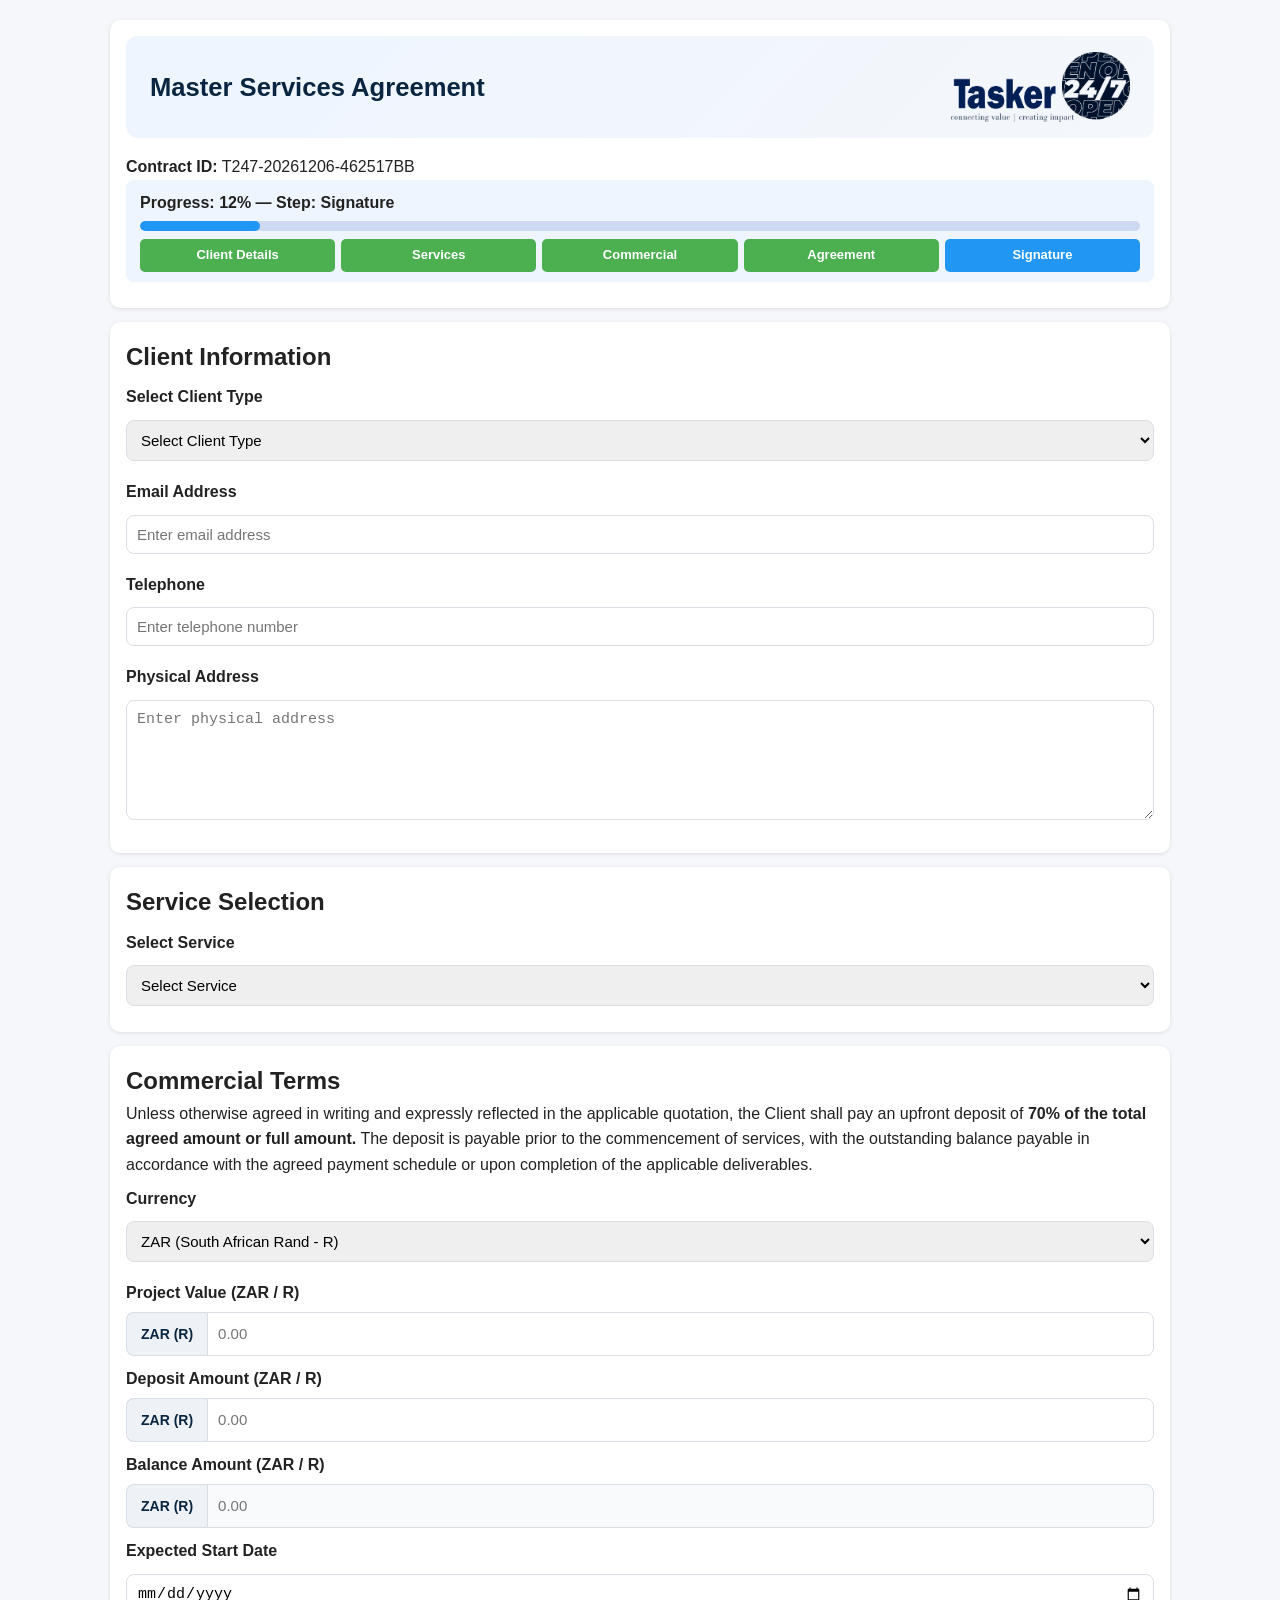
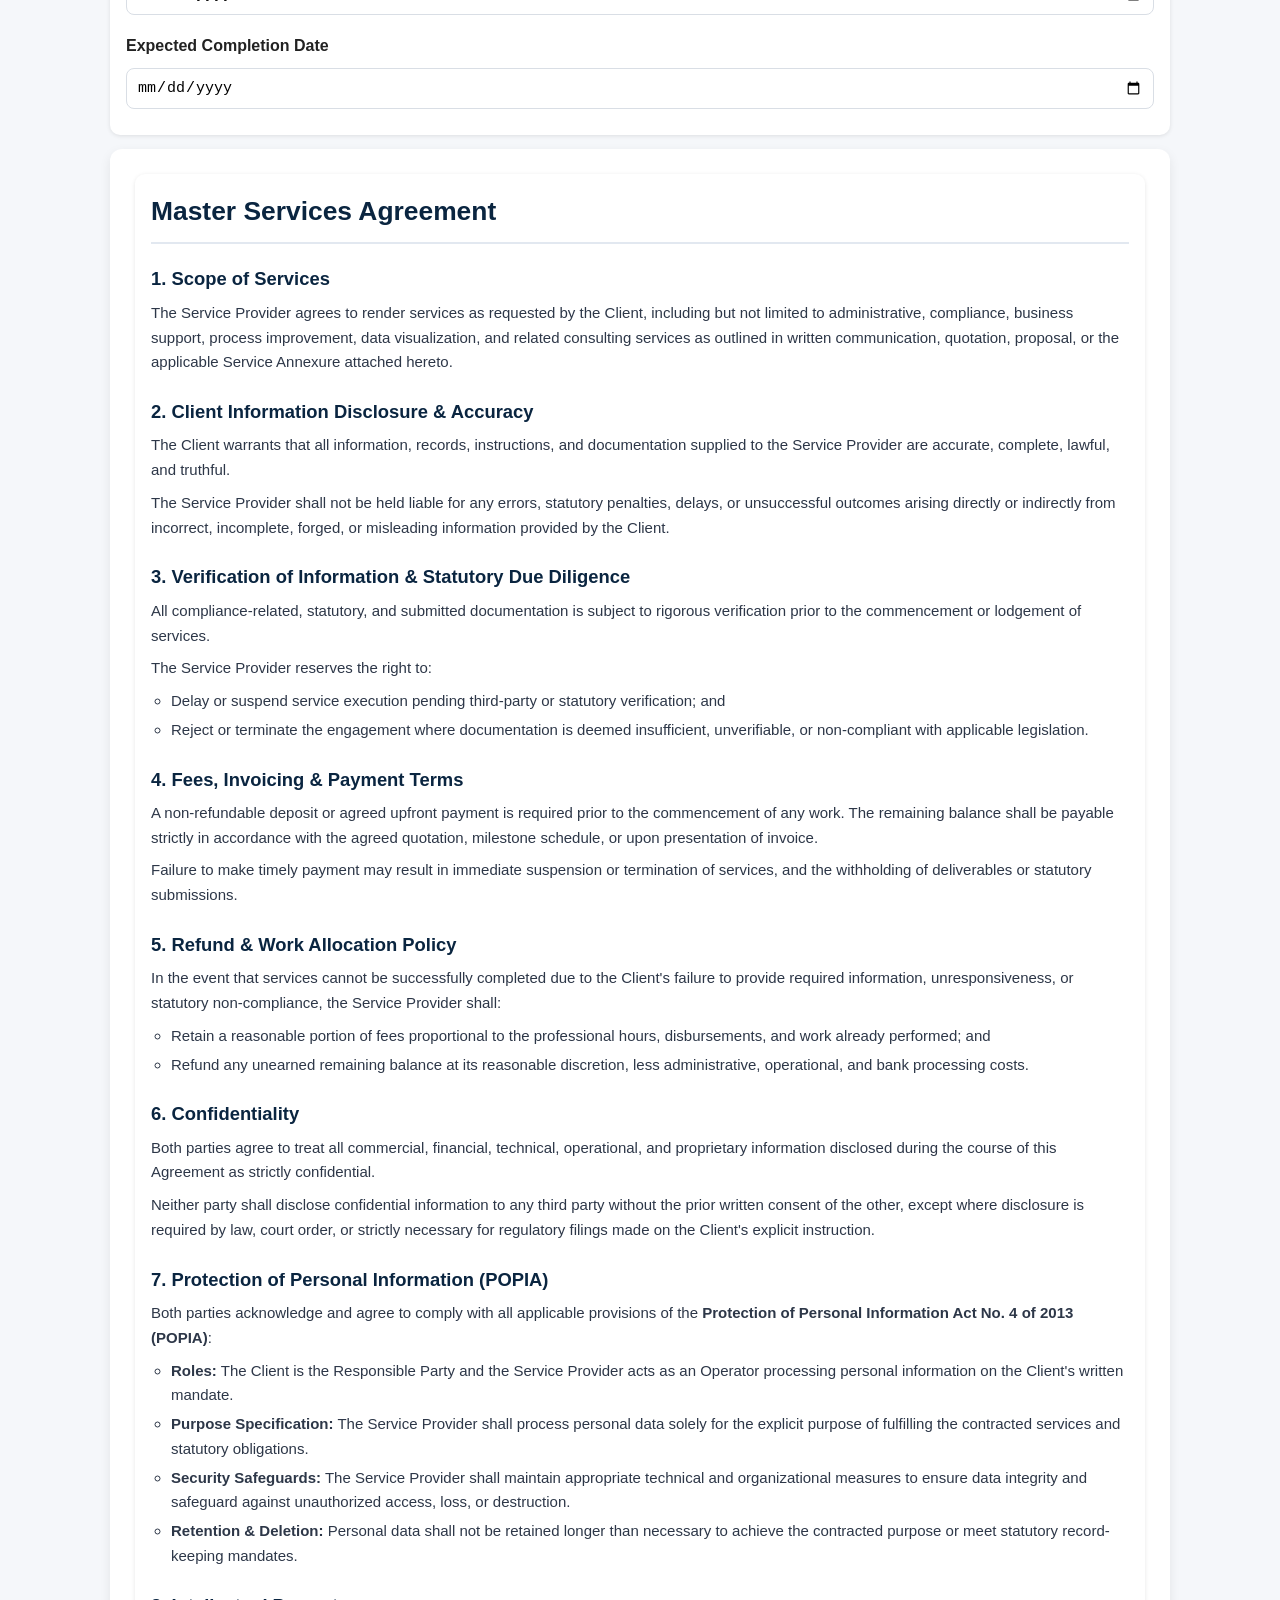
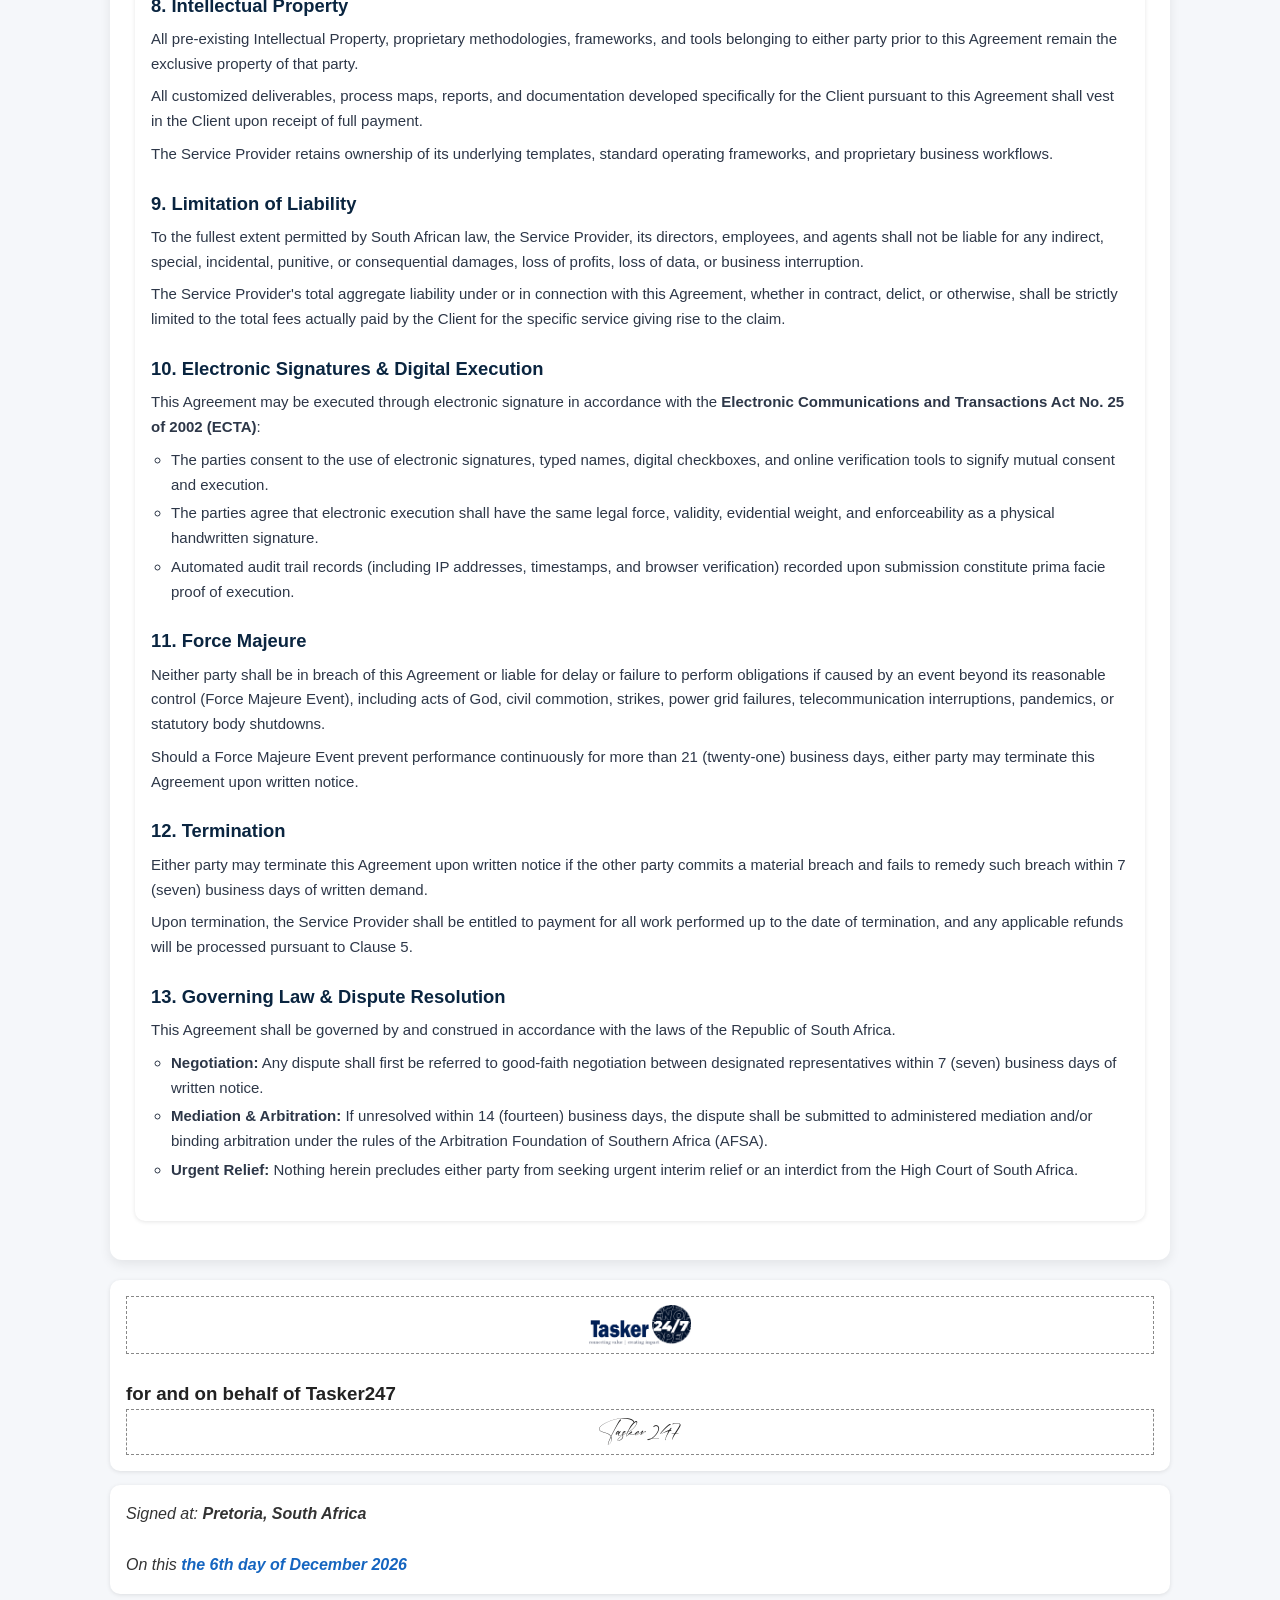
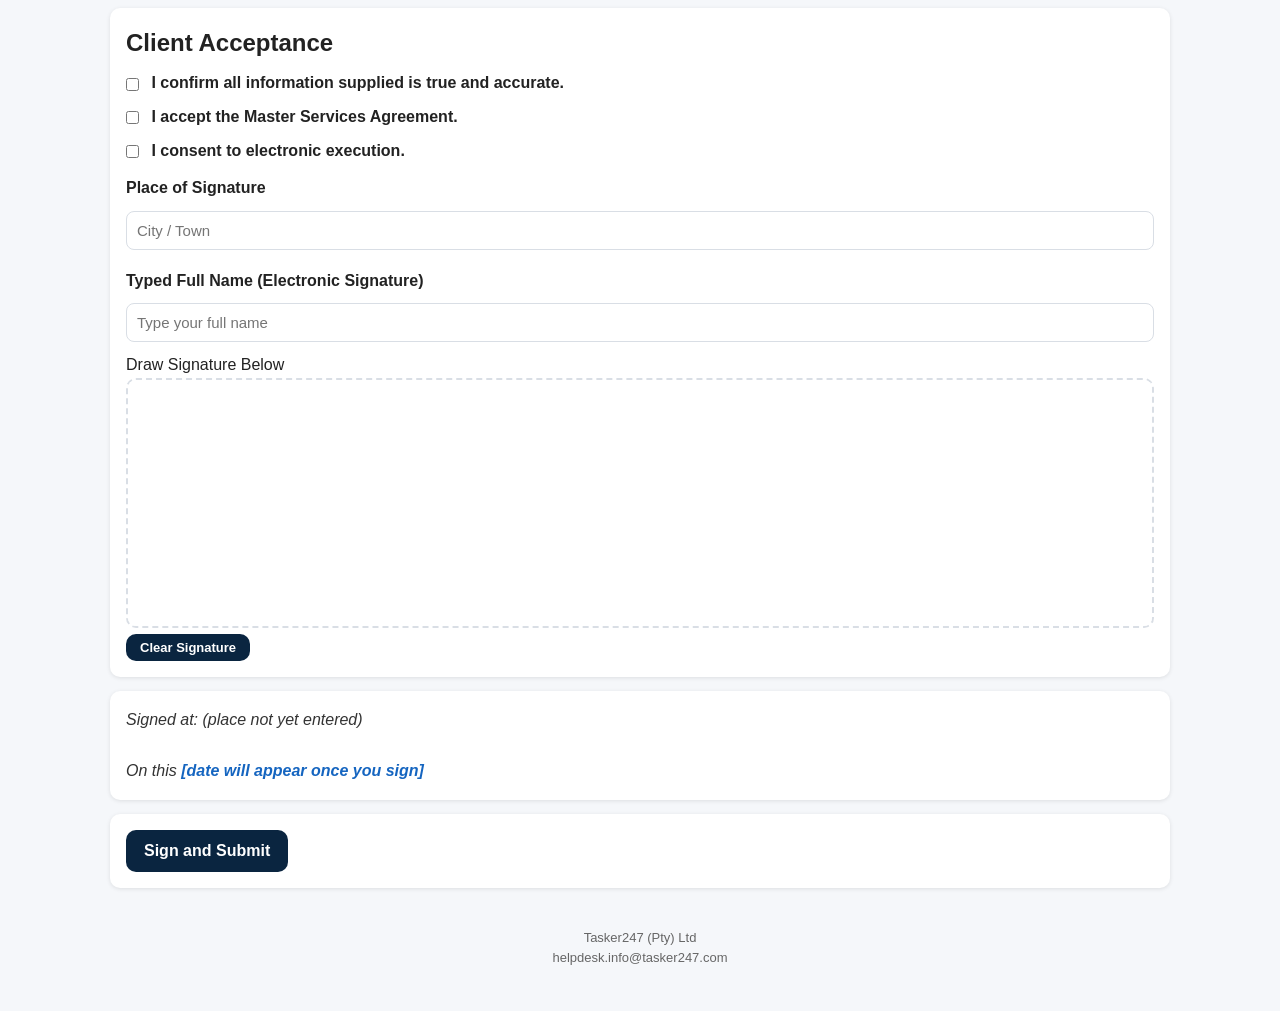
==== commit 3e63d028: "Harden contract form: split CSS/JS, strict CSP" ====
--- a/index.html
+++ b/index.html
@@ -4,806 +4,24 @@
 <head>
   <meta charset="UTF-8">
   <meta name="viewport" content="width=device-width, initial-scale=1.0">
+
+  <!-- Anti-clickjacking (external file so the CSP needs no 'unsafe-inline') -->
+  <script src="frame-guard.js"></script>
+
+  <!-- Search engines / archivers -->
+  <meta name="robots" content="noindex, nofollow, noarchive, nosnippet, noimageindex, notranslate">
+  <meta name="googlebot" content="noindex, nofollow, noarchive, nosnippet, noimageindex">
+  <meta name="bingbot" content="noindex, nofollow, noarchive, nosnippet">
+
+  <!-- Don't leak the contract URL when clients click any link -->
+  <meta name="referrer" content="no-referrer">
+  <meta name="format-detection" content="telephone=no, email=no, address=no">
+
+  <!-- Strict CSP: no inline scripts/styles, no external hosts except the Formspree form target -->
+  <meta http-equiv="Content-Security-Policy" content="default-src 'none'; script-src 'self'; style-src 'self'; img-src 'self' data:; connect-src 'none'; form-action https://formspree.io; base-uri 'none'; object-src 'none'; upgrade-insecure-requests;">
+
   <title>Tasker247 Master Services Agreement</title>
-  <style>
-    /* ========= ROOT VARIABLES ========= */
-
-    :root {
-
-      --primary: #0a2540;
-      --primary-light: #163b64;
-
-      --secondary: #f4f7fb;
-
-      --success: #198754;
-
-      --danger: #dc3545;
-
-      --border: #d9dee5;
-
-      --text: #222;
-
-      --text-light: #666;
-
-      --white: #ffffff;
-
-      --shadow:
-        0 4px 12px rgba(0, 0, 0, 0.08);
-
-      --radius: 12px;
-
-    }
-
-    /* ========= RESET ========= */
-
-    * {
-      margin: 0;
-      padding: 0;
-      box-sizing: border-box;
-    }
-
-    html {
-
-      scroll-behavior: smooth;
-
-    }
-
-    body {
-
-      font-family:
-        "Segoe UI",
-        Tahoma,
-        Geneva,
-        Verdana,
-        sans-serif;
-
-      background:
-        var(--secondary);
-
-      color:
-        var(--text);
-
-      line-height: 1.6;
-
-      padding: 20px;
-
-    }
-
-    /* ========= CONTAINER ========= */
-
-    .container {
-
-      max-width: 1200px;
-
-      margin: auto;
-
-    }
-
-    /* ========= HEADER ========= */
-
-    header {
-
-      background: var(--white);
-
-      padding: 25px;
-
-      border-radius: var(--radius);
-
-      box-shadow: var(--shadow);
-
-      margin-bottom: 20px;
-
-    }
-
-    header h1 {
-
-      color: var(--primary);
-
-      margin-top: 15px;
-
-    }
-
-    .top-banner {
-      display: flex;
-      align-items: center;
-      justify-content: space-between;
-      gap: 20px;
-      background: linear-gradient(135deg, #eef5ff, #f4f7fb);
-      border-radius: var(--radius, 12px);
-      padding: 16px 24px;
-      margin-bottom: 16px;
-    }
-
-    .top-banner-text h1 {
-      margin: 0;
-      color: var(--primary, #0a2540);
-      font-size: 1.6rem;
-    }
-
-    .top-banner-text p {
-      margin: 4px 0 0;
-      color: var(--text-light, #666);
-      font-size: 0.9rem;
-    }
-
-    .top-banner-logo img {
-      height: 70px;
-      /* now the "big" logo */
-      width: auto;
-      display: block;
-    }
-
-    .top-banner-logo img {
-      height: 70px;
-      /* this is the "reduced" logo size */
-      width: auto;
-      display: block;
-    }
-
-    @media (max-width: 600px) {
-      .top-banner {
-        flex-direction: column;
-        align-items: flex-start;
-        gap: 10px;
-      }
-
-      .top-banner-logo img {
-        height: 70px;
-        /* scaled down from 70px, still bigger than the signature logo */
-      }
-    }
-
-    #contractID {
-
-      font-weight: bold;
-
-      color: var(--primary);
-
-    }
-
-    /* ========= LOGO ========= */
-
-    #taskerLogo {
-
-      max-height: 90px;
-
-      width: auto;
-
-    }
-
-    /* ========= PROGRESS TRACKER ========= */
-
-    #progressTracker {
-
-      display: flex;
-
-      gap: 10px;
-
-      margin-top: 25px;
-
-      flex-wrap: wrap;
-
-      position: sticky;
-
-      top: 10px;
-
-      z-index: 999;
-
-    }
-
-    .step {
-
-      flex: 1;
-
-      min-width: 130px;
-
-      text-align: center;
-
-      padding: 12px;
-
-      border-radius: 10px;
-
-      background: #edf2f7;
-
-      color: var(--text-light);
-
-      font-size: 14px;
-
-      font-weight: 600;
-
-    }
-
-    .step.active {
-
-      background: var(--primary);
-
-      color: white;
-
-    }
-
-    .step.complete {
-
-      background: var(--success);
-
-      color: white;
-
-    }
-
-    /* ========= SECTIONS ========= */
-
-    section {
-
-      background: white;
-
-      border-radius: var(--radius);
-
-      box-shadow: var(--shadow);
-
-      padding: 25px;
-
-      margin-bottom: 20px;
-
-    }
-
-    section h2 {
-
-      color: var(--primary);
-
-      margin-bottom: 15px;
-
-    }
-
-    /* ========= INPUTS ========= */
-
-    input,
-    select,
-    textarea {
-
-      width: 100%;
-
-      padding: 12px;
-
-      margin-top: 8px;
-
-      margin-bottom: 15px;
-
-      border: 1px solid var(--border);
-
-      border-radius: 8px;
-
-      font-size: 15px;
-
-      transition: all 0.2s ease;
-
-    }
-
-    input:focus,
-    select:focus,
-    textarea:focus {
-
-      outline: none;
-
-      border-color: var(--primary);
-
-      box-shadow:
-        0 0 0 3px rgba(10, 37, 64, .15);
-
-    }
-
-    textarea {
-
-      min-height: 120px;
-
-      resize: vertical;
-
-    }
-
-    /* ========= TWO COLUMN GRID ========= */
-
-    .grid-2 {
-
-      display: grid;
-
-      grid-template-columns:
-        1fr 1fr;
-
-      gap: 20px;
-
-    }
-
-    /* ========= THREE COLUMN GRID ========= */
-
-    .grid-3 {
-
-      display: grid;
-
-      grid-template-columns:
-        repeat(3, 1fr);
-
-      gap: 20px;
-
-    }
-
-    /* ========= CLAUSES ========= */
-
-    .clause {
-
-      border-left:
-        4px solid var(--primary);
-
-      padding-left: 15px;
-
-      margin-bottom: 20px;
-
-    }
-
-    .clause h3 {
-
-      color: var(--primary);
-
-      margin-bottom: 8px;
-
-    }
-
-    /* ========= ANNEXURES ========= */
-
-    .annexure {
-
-      display: none;
-
-    }
-
-    .annexure.active {
-
-      display: block;
-
-    }
-
-    /* ========= CHECKBOXES ========= */
-
-    .checkbox-group {
-
-      margin-top: 15px;
-
-    }
-
-    .checkbox-group label {
-
-      display: block;
-
-      margin-bottom: 10px;
-
-    }
-
-    .checkbox-group input {
-
-      width: auto;
-
-      margin-right: 10px;
-
-    }
-
-    /* ========= SIGNATURES ========= */
-
-    .signature-container {
-
-      margin-top: 20px;
-
-    }
-
-    .signature-image {
-
-      max-height: 90px;
-
-      margin-bottom: 15px;
-
-    }
-
-    #signaturePad {
-
-      width: 100%;
-
-      height: 250px;
-
-      border: 2px dashed var(--border);
-
-      border-radius: 10px;
-
-      background: #fff;
-
-    }
-
-    /* ========= BUTTONS ========= */
-
-    button {
-
-      background: var(--primary);
-
-      color: white;
-
-      border: none;
-
-      padding: 14px 24px;
-
-      border-radius: 10px;
-
-      cursor: pointer;
-
-      font-size: 16px;
-
-      font-weight: 600;
-
-      transition: .2s;
-
-    }
-
-    button:hover {
-
-      background: var(--primary-light);
-
-    }
-
-    /* ========= VALIDATION ========= */
-
-    .error {
-
-      color: var(--danger);
-
-      font-size: 13px;
-
-    }
-
-    .success {
-
-      color: var(--success);
-
-    }
-
-    /* ========= FOOTER ========= */
-
-    footer {
-
-      text-align: center;
-
-      padding: 20px;
-
-      color: var(--text-light);
-
-    }
-
-    /* ========= MOBILE ========= */
-
-    @media (max-width: 768px) {
-
-      body {
-
-        padding: 10px;
-
-      }
-
-      .grid-2,
-      .grid-3 {
-
-        grid-template-columns: 1fr;
-
-      }
-
-      #progressTracker {
-
-        flex-direction: column;
-
-      }
-
-      .step {
-
-        width: 100%;
-
-      }
-
-      section {
-
-        padding: 18px;
-
-      }
-
-      header {
-
-        padding: 18px;
-
-      }
-
-      h1 {
-
-        font-size: 1.5rem;
-
-      }
-
-      h2 {
-
-        font-size: 1.2rem;
-
-      }
-
-      button {
-
-        width: 100%;
-
-      }
-
-    }
-
-    /* ========= PRINT / PDF ========= */
-
-    @media print {
-
-      body {
-
-        background: white;
-
-      }
-
-      button {
-
-        display: none;
-
-      }
-
-      section {
-
-        box-shadow: none;
-
-        border: 1px solid #ddd;
-
-      }
-
-    }
-
-
-    body {
-      font-family: Arial, sans-serif;
-      max-width: 1100px;
-      margin: auto;
-      padding: 20px;
-      background: #f5f7fa
-    }
-
-    .header,
-    .section {
-      background: #fff;
-      border-radius: 10px;
-      padding: 16px;
-      margin-bottom: 14px;
-      box-shadow: 0 1px 4px rgba(0, 0, 0, .1)
-    }
-
-    /* ── PROGRESS BAR ── */
-    .progress-wrap {
-      position: sticky;
-      top: 0;
-      z-index: 100;
-      background: #eef5ff;
-      padding: 10px 14px;
-      border-radius: 8px;
-      margin-bottom: 10px;
-    }
-
-    .progress-label {
-      font-weight: bold;
-      margin-bottom: 6px;
-    }
-
-    .progress-bar-track {
-      background: #cdd9f0;
-      border-radius: 6px;
-      height: 10px;
-      width: 100%;
-      overflow: hidden;
-      margin-bottom: 8px;
-    }
-
-    .progress-bar-fill {
-      height: 10px;
-      background: #2196F3;
-      border-radius: 6px;
-      width: 0%;
-      transition: width 0.3s ease;
-    }
-
-    /* ── STEP PILLS ── */
-    .step-row {
-      display: flex;
-      flex-wrap: wrap;
-      gap: 6px;
-    }
-
-    .step {
-      padding: 6px 12px;
-      border-radius: 5px;
-      background: #e0e0e0;
-      font-size: 13px;
-      white-space: nowrap;
-    }
-
-    .step.active {
-      background: #2196F3;
-      color: white;
-    }
-
-    .step.complete {
-      background: #4CAF50;
-      color: white;
-    }
-
-    /* ── GENERAL ── */
-    .annexure {
-      display: none;
-    }
-
-    .annexure.active {
-      display: block;
-    }
-
-    label {
-      display: block;
-      font-weight: 700;
-      margin: 8px 0 4px
-    }
-
-    input:not([type=checkbox]):not([type=radio]),
-    select,
-    textarea {
-      width: 100%;
-      padding: 10px;
-      margin: 6px 0 10px;
-      box-sizing: border-box;
-    }
-
-    input[type="checkbox"],
-    input[type="radio"] {
-      width: auto;
-      margin: 0 8px 0 0;
-      vertical-align: middle;
-    }
-
-    .logo,
-    .signature-block {
-      border: 1px dashed #888;
-      padding: 8px;
-      text-align: center;
-      display: flex;
-      align-items: center;
-      justify-content: center;
-    }
-
-    .logo img {
-      max-width: 100%;
-      max-height: 40px;
-      /* now the "small" logo, was 120px */
-      width: auto;
-      height: auto;
-      object-fit: contain;
-      display: block;
-    }
-
-    canvas {
-      border: 1px solid #555;
-      width: 100%;
-      height: 180px;
-      display: block;
-      touch-action: none;
-    }
-
-    button {
-      padding: 12px 18px
-    }
-
-    /* ── ANNEXURES ── */
-    .annexure {
-      display: none
-    }
-
-
-    .hidden {
-      display: none !important;
-    }
-
-    .annexure.active {
-      display: block
-    }
-
-    /* ── SIGNATURE DATE BLOCKS ── */
-    .signature-metadata,
-    #clientDateBlock {
-      background: #fff;
-      border-radius: 10px;
-      padding: 16px;
-      margin-bottom: 14px;
-      box-shadow: 0 1px 4px rgba(0, 0, 0, .1);
-      font-style: italic;
-      color: #333;
-    }
-
-    .date-display {
-      font-weight: bold;
-      color: #1565c0;
-    }
-
-    /* ── CURRENCY INPUT GROUP ── */
-    .currency-input-group {
-      display: flex;
-      align-items: stretch;
-      margin: 6px 0 10px;
-    }
-
-    .currency-addon {
-      background: #eef2f7;
-      color: #0a2540;
-      font-weight: 700;
-      font-size: 14px;
-      padding: 10px 14px;
-      border: 1px solid var(--border, #d9dee5);
-      border-right: none;
-      border-radius: 8px 0 0 8px;
-      display: flex;
-      align-items: center;
-      justify-content: center;
-      white-space: nowrap;
-    }
-
-    .currency-input-group input {
-      margin: 0 !important;
-      border-radius: 0 8px 8px 0 !important;
-      flex: 1;
-    }
-
-    /* ── MASTER SERVICE AGREEMENT SECTION ── */
-    .msa-main-title {
-      font-size: 1.65rem !important;
-      font-weight: 800;
-      color: var(--primary, #0a2540);
-      margin-bottom: 20px;
-      padding-bottom: 10px;
-      border-bottom: 2px solid #e2e8f0;
-    }
-
-    .msa-clauses-list {
-      list-style: none;
-      padding-left: 0;
-      margin: 0;
-    }
-
-    .msa-clauses-list>li {
-      margin-bottom: 22px;
-      font-size: 15px;
-      line-height: 1.65;
-      color: #2d3748;
-    }
-
-    .msa-clauses-list>li>strong.clause-title {
-      display: block;
-      font-size: 1.15rem;
-      color: var(--primary, #0a2540);
-      margin-bottom: 6px;
-    }
-
-    .msa-clauses-list p {
-      margin: 6px 0 8px;
-    }
-
-    .msa-clauses-list ul {
-      margin: 6px 0 10px 20px;
-    }
-
-    .msa-clauses-list ul li {
-      margin-bottom: 4px;
-    }
-
-    @media(max-width:600px) {
-      body {
-        padding: 10px
-      }
-    }
-  </style>
+  <link rel="stylesheet" href="style.css">
 </head>
 
 <body>
@@ -815,7 +33,7 @@
 
       </div>
       <div class="top-banner-logo">
-        <img src="https://raw.githubusercontent.com/fkoete/sig.tasker247.com/main/logo.png" alt="Tasker247 Logo">
+        <img src="logo.png" alt="Tasker247 Logo">
       </div>
     </div>
 
@@ -837,16 +55,16 @@
     </div>
   </div>
 
-  <!-- ════════════════════════════════════════════════
-       IMPORTANT: Replace YOUR_FORMSPREE_ID below
-       with your actual Formspree form ID, e.g. xpwzknab
-       Get one free at https://formspree.io
-  ════════════════════════════════════════════════ -->
-  <form id="contractForm" action="https://formspree.io/f/mvzjzdzy" method="POST">
+  <form id="contractForm" action="https://formspree.io/f/mvzjzdzy" method="POST" autocomplete="off">
 
     <!-- Contract Metadata -->
     <input type="hidden" id="contractIDField" name="contractID">
     <input type="hidden" id="contractVersion" name="contractVersion" value="MSA v1.0">
+    <input type="hidden" id="contractHash" name="contractHash">
+
+    <!-- Honeypot (Formspree discards submissions where _gotcha is filled) -->
+    <input type="text" name="_gotcha" id="honeypot" class="honeypot" tabindex="-1" autocomplete="off"
+      aria-hidden="true">
 
     <!-- ── STEP 0: CLIENT DETAILS ── -->
     <div class="section" data-section="0">
@@ -935,8 +153,8 @@
       <label for="balanceAmount">Balance Amount (ZAR / R)</label>
       <div class="currency-input-group">
         <span class="currency-addon" id="balanceCurrencyAddon">ZAR (R)</span>
-        <input type="number" id="balanceAmount" name="balanceAmount" placeholder="0.00" step="0.01" min="0" readonly
-          style="background-color: #f8fafc;">
+        <input type="number" id="balanceAmount" name="balanceAmount" class="balance-readonly" placeholder="0.00"
+          step="0.01" min="0" readonly>
       </div>
 
       <label for="expectedStartDate">Expected Start Date</label>
@@ -945,9 +163,6 @@
       <label for="expectedCompletionDate">Expected Completion Date</label>
       <input type="date" id="expectedCompletionDate" name="expectedCompletionDate">
     </div>
-
-
-
 
     <!-- ── STEP 3: AGREEMENT ── -->
     <section id="masterAgreement">
@@ -964,7 +179,7 @@
             </li>
 
             <li>
-              <strong class="clause-title">2. Client Information Disclosure & Accuracy</strong>
+              <strong class="clause-title">2. Client Information Disclosure &amp; Accuracy</strong>
               <p>The Client warrants that all information, records, instructions, and documentation supplied to the
                 Service Provider are accurate, complete, lawful, and truthful.</p>
               <p>The Service Provider shall not be held liable for any errors, statutory penalties, delays, or
@@ -973,7 +188,7 @@
             </li>
 
             <li>
-              <strong class="clause-title">3. Verification of Information & Statutory Due Diligence</strong>
+              <strong class="clause-title">3. Verification of Information &amp; Statutory Due Diligence</strong>
               <p>All compliance-related, statutory, and submitted documentation is subject to rigorous verification
                 prior to the commencement or lodgement of services.</p>
               <p>The Service Provider reserves the right to:</p>
@@ -985,7 +200,7 @@
             </li>
 
             <li>
-              <strong class="clause-title">4. Fees, Invoicing & Payment Terms</strong>
+              <strong class="clause-title">4. Fees, Invoicing &amp; Payment Terms</strong>
               <p>A non-refundable deposit or agreed upfront payment is required prior to the commencement of any work.
                 The remaining balance shall be payable strictly in accordance with the agreed quotation, milestone
                 schedule, or upon presentation of invoice.</p>
@@ -994,7 +209,7 @@
             </li>
 
             <li>
-              <strong class="clause-title">5. Refund & Work Allocation Policy</strong>
+              <strong class="clause-title">5. Refund &amp; Work Allocation Policy</strong>
               <p>In the event that services cannot be successfully completed due to the Client's failure to provide
                 required information, unresponsiveness, or statutory non-compliance, the Service Provider shall:</p>
               <ul>
@@ -1026,8 +241,8 @@
                 <li><strong>Security Safeguards:</strong> The Service Provider shall maintain appropriate technical and
                   organizational measures to ensure data integrity and safeguard against unauthorized access, loss, or
                   destruction.</li>
-                <li><strong>Retention & Deletion:</strong> Personal data shall not be retained longer than necessary to
-                  achieve the contracted purpose or meet statutory record-keeping mandates.</li>
+                <li><strong>Retention &amp; Deletion:</strong> Personal data shall not be retained longer than necessary
+                  to achieve the contracted purpose or meet statutory record-keeping mandates.</li>
               </ul>
             </li>
 
@@ -1052,7 +267,7 @@
             </li>
 
             <li>
-              <strong class="clause-title">10. Electronic Signatures & Digital Execution</strong>
+              <strong class="clause-title">10. Electronic Signatures &amp; Digital Execution</strong>
               <p>This Agreement may be executed through electronic signature in accordance with the <strong>Electronic
                   Communications and Transactions Act No. 25 of 2002 (ECTA)</strong>:</p>
               <ul>
@@ -1084,13 +299,13 @@
             </li>
 
             <li>
-              <strong class="clause-title">13. Governing Law & Dispute Resolution</strong>
+              <strong class="clause-title">13. Governing Law &amp; Dispute Resolution</strong>
               <p>This Agreement shall be governed by and construed in accordance with the laws of the Republic of South
                 Africa.</p>
               <ul>
                 <li><strong>Negotiation:</strong> Any dispute shall first be referred to good-faith negotiation between
                   designated representatives within 7 (seven) business days of written notice.</li>
-                <li><strong>Mediation & Arbitration:</strong> If unresolved within 14 (fourteen) business days, the
+                <li><strong>Mediation &amp; Arbitration:</strong> If unresolved within 14 (fourteen) business days, the
                   dispute shall be submitted to administered mediation and/or binding arbitration under the rules of the
                   Arbitration Foundation of Southern Africa (AFSA).</li>
                 <li><strong>Urgent Relief:</strong> Nothing herein precludes either party from seeking urgent interim
@@ -1105,13 +320,14 @@
     <!-- Annexures (shown based on service selection) -->
     <div id="annexureCompliance" class="section annexure hidden">
       <h2>Annexure A – Compliance Services</h2>
-      <h3>1. Scope of Work & Deliverables</h3>
-      <ul>
-        <li><strong>CIPC & Statutory Filings:</strong> Facilitation and lodgement of annual returns, Director amendments
-          (COR39), Company name reservations/changes, Incorporation of External Companies and MOI updates.</li>
-        <li><strong>Tax & Statutory Status:</strong> Preparation and liaison for SARS Tax Compliance Status (TCS) PINs,
-          VAT/PAYE registrations, and statutory clearance monitoring.</li>
-        <li><strong>Labour & Compensation:</strong> Facilitation of Department of Employment and Labour submissions,
+      <h3>1. Scope of Work &amp; Deliverables</h3>
+      <ul>
+        <li><strong>CIPC &amp; Statutory Filings:</strong> Facilitation and lodgement of annual returns, Director
+          amendments (COR39), Company name reservations/changes, Incorporation of External Companies and MOI updates.
+        </li>
+        <li><strong>Tax &amp; Statutory Status:</strong> Preparation and liaison for SARS Tax Compliance Status (TCS)
+          PINs, VAT/PAYE registrations, and statutory clearance monitoring.</li>
+        <li><strong>Labour &amp; Compensation:</strong> Facilitation of Department of Employment and Labour submissions,
           COIDA registration, and Return of Earnings (ROE) lodgements.</li>
         <li><strong>B-BBEE Facilitation:</strong> Gathering verified ownership affidavits, supporting documentation, and
           EME/QSE certificate coordination.</li>
@@ -1130,14 +346,14 @@
           practices to mitigate legal and regulatory risks.</li>
       </ul>
       <br>
-      <h3>2. Client Responsibilities & Dependencies</h3>
+      <h3>2. Client Responsibilities &amp; Dependencies</h3>
       <ul>
         <li>Provision of valid certified director/shareholder IDs, proof of residential/business address, and company
           resolutions within 5 business days.</li>
         <li>Timely provision of verification OTPs and signing of statutory submission forms.</li>
       </ul>
       <br>
-      <h3>3. Disclaimers & Statutory Boundaries</h3>
+      <h3>3. Disclaimers &amp; Statutory Boundaries</h3>
       <p>Tasker247 acts solely as an administrative intermediary facilitating submissions based on Client-supplied
         records. Approval timelines, audits, and final statutory issuances remain strictly subject to the independent
         authority and backlogs of relevant regulatory bodies (CIPC, SARS, DoL).</p>
@@ -1145,43 +361,43 @@
 
     <div id="annexureAdmin" class="section annexure hidden">
       <h2>Annexure B – Administrative Services</h2>
-      <h3>1. Scope of Work & Deliverables</h3>
-      <ul>
-        <li><strong>Document Drafting & Filing:</strong> Preparation, standardisation, and secure cloud filing of
+      <h3>1. Scope of Work &amp; Deliverables</h3>
+      <ul>
+        <li><strong>Document Drafting &amp; Filing:</strong> Preparation, standardisation, and secure cloud filing of
           administrative records, business letters, and client registers.</li>
-        <li><strong>Secretarial & Operations Support:</strong> Diary coordination, dispatch of scheduled client/vendor
-          communications, and meeting minutes documentation.</li>
-        <li><strong>Billing & Record Reconciliation:</strong> Generating standard invoices, matching receipts to
+        <li><strong>Secretarial &amp; Operations Support:</strong> Diary coordination, dispatch of scheduled
+          client/vendor communications, and meeting minutes documentation.</li>
+        <li><strong>Billing &amp; Record Reconciliation:</strong> Generating standard invoices, matching receipts to
           ledgers, and preparing transactional audit trails.</li>
       </ul>
       <br>
-      <h3>2. Client Responsibilities & Dependencies</h3>
+      <h3>2. Client Responsibilities &amp; Dependencies</h3>
       <ul>
         <li>Timely supply of clear source documents, transaction receipts, bank statements, and approval instructions.
         </li>
         <li>Designation of an authorised representative for operational queries and approvals.</li>
       </ul>
       <br>
-      <h3>3. Disclaimers & Limitations</h3>
+      <h3>3. Disclaimers &amp; Limitations</h3>
       <p>Administrative actions are performed strictly on client instructions. Tasker247 is not an auditing firm and
         does not provide formal statutory audits or fiduciary oversight beyond agreed administrative assistance.</p>
     </div>
 
     <div id="annexureProcess" class="section annexure hidden">
-      <h2>Annexure C – Process Mapping & Business Improvement</h2>
-      <h3>1. Scope of Work & Deliverables</h3>
+      <h2>Annexure C – Process Mapping &amp; Business Improvement</h2>
+      <h3>1. Scope of Work &amp; Deliverables</h3>
       <ul>
         <li><strong>Operational Workflow Audit:</strong> Detailed discovery sessions to map current-state (As-Is)
           operational and transactional workflows.</li>
-        <li><strong>Bottleneck & Efficiency Analysis:</strong> Identification of process waste, compliance risks,
+        <li><strong>Bottleneck &amp; Efficiency Analysis:</strong> Identification of process waste, compliance risks,
           handoff delays, and automation opportunities.</li>
-        <li><strong>SOP Formulation & To-Be Design:</strong> Drafting Standard Operating Procedures (SOPs), process
+        <li><strong>SOP Formulation &amp; To-Be Design:</strong> Drafting Standard Operating Procedures (SOPs), process
           swimlane flowcharts, and future-state operational models.</li>
-        <li><strong>Handover & Staff Enablement:</strong> Delivery of documented workflow manuals and walkthrough
+        <li><strong>Handover &amp; Staff Enablement:</strong> Delivery of documented workflow manuals and walkthrough
           presentations to key stakeholders.</li>
       </ul>
       <br>
-      <h3>2. Client Responsibilities & Dependencies</h3>
+      <h3>2. Client Responsibilities &amp; Dependencies</h3>
       <ul>
         <li>Providing Tasker247 consultants access to operational team leads, workflow observations, and existing
           internal documentation.</li>
@@ -1194,10 +410,10 @@
     </div>
 
     <div id="annexureData" class="section annexure hidden">
-      <h2>Annexure D – Data Visualisation & Reporting</h2>
-      <h3>1. Scope of Work & Deliverables</h3>
-      <ul>
-        <li><strong>Data Ingestion & Cleaning:</strong> Extraction, cleansing, validation, and structuring of raw
+      <h2>Annexure D – Data Visualisation &amp; Reporting</h2>
+      <h3>1. Scope of Work &amp; Deliverables</h3>
+      <ul>
+        <li><strong>Data Ingestion &amp; Cleaning:</strong> Extraction, cleansing, validation, and structuring of raw
           tabular and relational data sources.</li>
         <li><strong>Interactive Dashboard Design:</strong> Development of tailored business intelligence dashboards (KPI
           scorecards, operational trackers, executive summaries).</li>
@@ -1205,7 +421,7 @@
           export-ready presentation templates.</li>
       </ul>
       <br>
-      <h3>2. Client Responsibilities & Dependencies</h3>
+      <h3>2. Client Responsibilities &amp; Dependencies</h3>
       <ul>
         <li>Providing secure, timely access to verified source datasets, APIs, access tokens, and calculation logic
           definitions.</li>
@@ -1218,18 +434,18 @@
     </div>
 
     <div id="annexureProject" class="section annexure hidden">
-      <h2>Annexure E – Project & Consulting Services</h2>
-      <h3>1. Scope of Work & Deliverables</h3>
+      <h2>Annexure E – Project &amp; Consulting Services</h2>
+      <h3>1. Scope of Work &amp; Deliverables</h3>
       <ul>
         <li><strong>Project Structuring:</strong> Formulation of project charters, milestone schedules, work breakdown
           structures (WBS), and resource plans.</li>
-        <li><strong>Execution & Monitoring:</strong> Ongoing tracking of project milestones, risk & issue register
-          management, and stakeholder status reporting.</li>
-        <li><strong>Consulting Advisory & Closeout:</strong> Strategic advisory sessions, deliverable quality sign-offs,
-          and final project handover documentation.</li>
-      </ul>
-      <br>
-      <h3>2. Client Responsibilities & Dependencies</h3>
+        <li><strong>Execution &amp; Monitoring:</strong> Ongoing tracking of project milestones, risk &amp; issue
+          register management, and stakeholder status reporting.</li>
+        <li><strong>Consulting Advisory &amp; Closeout:</strong> Strategic advisory sessions, deliverable quality
+          sign-offs, and final project handover documentation.</li>
+      </ul>
+      <br>
+      <h3>2. Client Responsibilities &amp; Dependencies</h3>
       <ul>
         <li>Timely stakeholder attendance at scheduled milestone checkpoints and steering committee meetings.</li>
         <li>Formal sign-off on deliverables within 5 business days of submission.</li>
@@ -1250,16 +466,14 @@
     <div class="section">
 
       <div class="logo">
-        <img src="https://raw.githubusercontent.com/fkoete/sig.tasker247.com/main/logo.png" alt="Tasker247 Logo">
+        <img src="logo.png" alt="Tasker247 Logo">
       </div>
       <br>
 
       <h3>for and on behalf of Tasker247</h3>
 
       <div class="signature-block">
-
-        <a href="https://fontmeme.com/calligraphy-fonts/"><img src="https://fontmeme.com/permalink/260709/e29d91e2.png"
-            alt="calligraphy-fonts" border="0"></a>
+        <img src="tasker247-signature.png" alt="Tasker247 signature">
       </div>
     </div>
 
@@ -1280,7 +494,7 @@
       <label><input type="checkbox" name="consentConfirm" id="consentConfirm"> I consent to electronic
         execution.</label>
 
-      <label style="margin-top:12px;">Place of Signature</label>
+      <label class="label-spaced">Place of Signature</label>
       <input type="text" id="clientPlace" name="clientPlace" placeholder="City / Town">
 
       <label for="typedSignature">Typed Full Name (Electronic Signature)</label>
@@ -1288,14 +502,12 @@
 
       <p>Draw Signature Below</p>
       <canvas id="signaturePad"></canvas>
-      <button type="button" onclick="clearSignature()" style="margin-top:6px;padding:6px 14px;font-size:13px;">Clear
-        Signature</button>
+      <button type="button" id="clearSignatureBtn" class="btn-clear">Clear Signature</button>
 
       <!-- Signature Timestamps & Digital Signature Data (At the end of submission) -->
       <input type="hidden" id="contractDateField" name="contractDate">
       <input type="hidden" id="signingTimestamp" name="signingTimestamp">
       <input type="hidden" id="signatureDataField" name="signatureData">
-      <!-- <input type="hidden" id="clientIPField" name="clientIP"> -->
     </div>
 
     <!-- Client signed-at block — date auto-generated when canvas is first drawn on -->
@@ -1311,496 +523,14 @@
 
   </form>
 
-  <footer style="margin-top:20px;text-align:center;color:#666;font-size:13px;">
+  <footer class="site-footer">
     <p>Tasker247 (Pty) Ltd</p>
     <p>helpdesk.info@tasker247.com</p>
   </footer>
 
-  <script src="https://cdn.jsdelivr.net/npm/signature_pad@4.0.0/dist/signature_pad.umd.min.js"></script>
-
-  <script>
-    /* ════════════════════════════════════════════
-       UTILITY: ordinal date string
-    ════════════════════════════════════════════ */
-    function ordinal(n) {
-      const s = ["th", "st", "nd", "rd"];
-      const v = n % 100;
-      return n + (s[(v - 20) % 10] || s[v] || s[0]);
-    }
-
-    function getContractDate() {
-      const d = new Date();
-      return `the ${ordinal(d.getDate())} day of ${d.toLocaleString('default', { month: 'long' })} ${d.getFullYear()}`;
-    }
-
-    /* ════════════════════════════════════════════
-       CONTRACT ID
-    ════════════════════════════════════════════ */
-    function generateContractID() {
-      const today = new Date();
-      const date = today.getFullYear()
-        + String(today.getMonth() + 1).padStart(2, '0')
-        + String(today.getDate()).padStart(2, '0');
-      const random = Math.random().toString(16).substring(2, 8).toUpperCase();
-      const id = `T247-${date}-${random}`;
-      document.getElementById("cid").textContent = id;
-      // Also pre-fill the hidden contractID field so it travels with the POST
-      document.getElementById("contractIDField").value = id;
-    }
-
-    /* ════════════════════════════════════════════
-       ISO 8601 TIMESTAMP  (SAST = UTC+02:00)
-       Produces: 2026-06-24T10:46:23+02:00
-    ════════════════════════════════════════════ */
-    function getISOTimestamp() {
-      const now = new Date();
-      // Use the browser's local offset so the form works correctly
-      // even if the client is outside SAST — you'll see their real local time.
-      const tzOffset = -now.getTimezoneOffset(); // minutes
-      const sign = tzOffset >= 0 ? "+" : "-";
-      const absOff = Math.abs(tzOffset);
-      const hh = String(Math.floor(absOff / 60)).padStart(2, "0");
-      const mm = String(absOff % 60).padStart(2, "0");
-      const pad = n => String(n).padStart(2, "0");
-      return `${now.getFullYear()}-${pad(now.getMonth() + 1)}-${pad(now.getDate())}`
-        + `T${pad(now.getHours())}:${pad(now.getMinutes())}:${pad(now.getSeconds())}`
-        + `${sign}${hh}:${mm}`;
-    }
-
-    /* ════════════════════════════════════════════
-       IP ADDRESS FETCH (on page load, silent)
-       Uses api.ipify.org — free, no key needed.
-       Stored in hidden field; sent with form POST.
-    ════════════════════════════════════════════ */
-    /* function fetchClientIP() {
-       fetch("https://api.ipify.org?format=json")
-         .then(r => r.json())
-         .then(data => {
-           document.getElementById("clientIPField").value = data.ip || "unavailable";
-         })
-         .catch(() => {
-           document.getElementById("clientIPField").value = "unavailable";
-         });
-     }*/
-
-    /* ════════════════════════════════════════════
-       PROGRESS TRACKER
-       — Step boundaries defined by which section
-         fields have been touched / filled.
-       Steps: 0=Client, 1=Services, 2=Commercial,
-              3=Agreement (auto-complete), 4=Signature
-    ════════════════════════════════════════════ */
-
-    const STEP_LABELS = [
-      "Client Details",
-      "Services",
-      "Commercial",
-      "Agreement",
-      "Signature"
-    ];
-
-    // Fields that count toward each step (by element id)
-    const STEP_FIELDS = [
-      // Step 0 – Client Details: at minimum email is required
-      ["clientType", "email", "telephone", "physicalAddress"],
-      // Step 1 – Services
-      ["serviceType"],
-      // Step 2 – Commercial
-      ["currency", "projectValue", "depositAmount", "expectedStartDate", "expectedCompletionDate"],
-      // Step 3 – Agreement: auto-counted as complete once step 2 is done (user has scrolled past it)
-      [],
-      // Step 4 – Signature
-      ["typedSignature", "truthConfirm", "agreementConfirm", "consentConfirm", "clientPlace"]
-    ];
-
-    function countFilledInStep(stepIndex) {
-      const fields = STEP_FIELDS[stepIndex];
-      if (fields.length === 0) return 1; // Agreement step auto-completes
-      let filled = 0;
-      fields.forEach(id => {
-        const el = document.getElementById(id);
-        if (!el) return;
-        if (el.type === "checkbox") {
-          if (el.checked) filled++;
-        } else {
-          if (el.value && el.value.trim() !== "" && el.value !== "0") filled++;
-        }
-      });
-      return filled;
-    }
-
-    function totalInStep(stepIndex) {
-      const fields = STEP_FIELDS[stepIndex];
-      return fields.length === 0 ? 1 : fields.length;
-    }
-
-    function updateProgress() {
-      const totalFields = STEP_FIELDS.reduce((sum, arr) => sum + (arr.length === 0 ? 1 : arr.length), 0);
-      let totalFilled = 0;
-      let activeStep = 0;
-
-      for (let i = 0; i < STEP_FIELDS.length; i++) {
-        const filled = countFilledInStep(i);
-        const total = totalInStep(i);
-        totalFilled += filled;
-        // Step is "complete" when all its fields are filled
-        if (filled >= total && i >= activeStep) {
-          activeStep = i + 1;
-        }
-      }
-
-      // Also include canvas signature in step 4 check
-      if (signaturePad && !signaturePad.isEmpty()) {
-        totalFilled += 1;
-      }
-      const grandTotal = totalFields + 1; // +1 for canvas sig
-      const pct = Math.min(100, Math.round((totalFilled / grandTotal) * 100));
-
-      // Clamp activeStep
-      if (activeStep > 4) activeStep = 4;
-
-      // Update bar
-      document.getElementById("progressBarFill").style.width = pct + "%";
-      document.getElementById("progressLabel").textContent =
-        `Progress: ${pct}% — Step: ${STEP_LABELS[activeStep] || "Complete"}`;
-
-      // Update step pills
-      document.querySelectorAll(".step").forEach(el => {
-        const s = parseInt(el.dataset.step, 10);
-        el.classList.remove("active", "complete");
-        if (s < activeStep) el.classList.add("complete");
-        else if (s === activeStep) el.classList.add("active");
-      });
-    }
-
-    /* ════════════════════════════════════════════
-       CLIENT TYPE TOGGLE
-    ════════════════════════════════════════════ */
-    function initClientType() {
-      const clientType = document.getElementById("clientType");
-      const individualBlock = document.getElementById("individualBlock");
-      const companyBlock = document.getElementById("companyBlock");
-
-      function clearFields(block) {
-        block.querySelectorAll("input, textarea, select").forEach(el => {
-          el.value = "";
-        });
-      }
-
-      function hideBlock(block) {
-        block.classList.add("hidden");
-        clearFields(block);
-        block.querySelectorAll("input, textarea, select").forEach(el => {
-          el.disabled = true; // disabled fields are excluded from form submission
-        });
-      }
-
-      function showBlock(block) {
-        block.classList.remove("hidden");
-        block.querySelectorAll("input, textarea, select").forEach(el => {
-          el.disabled = false;
-        });
-      }
-
-      clientType.addEventListener("change", () => {
-        hideBlock(individualBlock);
-        hideBlock(companyBlock);
-
-        if (clientType.value === "individual") showBlock(individualBlock);
-        if (clientType.value === "company") showBlock(companyBlock);
-
-        updateProgress();
-      });
-
-      // Make sure both start hidden/disabled on page load, before any selection
-      hideBlock(individualBlock);
-      hideBlock(companyBlock);
-    }
-
-    /* ════════════════════════════════════════════
-       COMMERCIAL CALCULATIONS & CURRENCY SYNC
-    ════════════════════════════════════════════ */
-    function initCommercialCalculations() {
-      const currencySelect = document.getElementById("currency");
-      const projectValueInput = document.getElementById("projectValue");
-      const depositAmountInput = document.getElementById("depositAmount");
-      const balanceAmountInput = document.getElementById("balanceAmount");
-
-      const currencyConfig = {
-        ZAR: { symbol: "ZAR (R)", label: "ZAR / R" },
-        USD: { symbol: "USD ($)", label: "USD / $" },
-        EUR: { symbol: "EUR (€)", label: "EUR / €" },
-        GBP: { symbol: "GBP (£)", label: "GBP / £" }
-      };
-
-      function updateCurrencyUI() {
-        const selected = currencySelect.value || "ZAR";
-        const config = currencyConfig[selected] || { symbol: selected, label: selected };
-
-        const pAddon = document.getElementById("projectValueCurrencyAddon");
-        const dAddon = document.getElementById("depositCurrencyAddon");
-        const bAddon = document.getElementById("balanceCurrencyAddon");
-
-        if (pAddon) pAddon.textContent = config.symbol;
-        if (dAddon) dAddon.textContent = config.symbol;
-        if (bAddon) bAddon.textContent = config.symbol;
-
-        const pLabel = document.querySelector('label[for="projectValue"]');
-        const dLabel = document.querySelector('label[for="depositAmount"]');
-        const bLabel = document.querySelector('label[for="balanceAmount"]');
-
-        if (pLabel) pLabel.textContent = `Project Value (${config.label})`;
-        if (dLabel) dLabel.textContent = `Deposit Amount (${config.label})`;
-        if (bLabel) bLabel.textContent = `Balance Amount (${config.label})`;
-      }
-
-      function calculateBalance() {
-        const val = parseFloat(projectValueInput.value) || 0;
-        const dep = parseFloat(depositAmountInput.value) || 0;
-        const balance = Math.max(0, val - dep);
-
-        if (projectValueInput.value || depositAmountInput.value) {
-          balanceAmountInput.value = balance.toFixed(2);
-        } else {
-          balanceAmountInput.value = "";
-        }
-        updateProgress();
-      }
-
-      currencySelect.addEventListener("change", () => {
-        updateCurrencyUI();
-        calculateBalance();
-        updateProgress();
-      });
-
-      projectValueInput.addEventListener("input", calculateBalance);
-      depositAmountInput.addEventListener("input", calculateBalance);
-
-      updateCurrencyUI();
-    }
-
-    function buildContractBody() {
-      const parts = [];
-
-      const clientType = document.getElementById("clientType").value;
-      const serviceSelect = document.getElementById("serviceType");
-      const serviceLabel = serviceSelect.options[serviceSelect.selectedIndex]?.text || "(not selected)";
-      const currency = document.getElementById("currency")?.value || "ZAR";
-      const projectValue = document.getElementById("projectValue")?.value || "0.00";
-      const depositAmount = document.getElementById("depositAmount")?.value || "0.00";
-      const balanceAmount = document.getElementById("balanceAmount")?.value || "0.00";
-      const startDate = document.getElementById("expectedStartDate")?.value || "TBD";
-      const completionDate = document.getElementById("expectedCompletionDate")?.value || "TBD";
-
-      parts.push(`CLIENT TYPE: ${clientType || "(not selected)"}`);
-      parts.push(`SERVICE SELECTED: ${serviceLabel}`);
-      parts.push(`COMMERCIAL TERMS: Currency: ${currency} | Project Value: ${currency} ${projectValue} | Deposit: ${currency} ${depositAmount} | Balance: ${currency} ${balanceAmount} | Start Date: ${startDate} | Completion Date: ${completionDate}`);
-      parts.push("");
-
-      const msa = document.getElementById("msaContent");
-      if (msa) {
-        parts.push("=== MASTER SERVICE AGREEMENT ===");
-        parts.push(msa.innerText.trim());
-        parts.push("");
-      }
-
-      const activeAnnexure = document.querySelector(".annexure.active");
-      if (activeAnnexure) {
-        parts.push("=== APPLICABLE SERVICE ANNEXURE ===");
-        parts.push(activeAnnexure.innerText.trim());
-        parts.push("");
-      }
-
-      return parts.join("\n");
-    }
-
-
-    /* ════════════════════════════════════════════
-       SERVICE / ANNEXURE TOGGLE
-    ════════════════════════════════════════════ */
-    function initServiceSelection() {
-      const service = document.getElementById("serviceType");
-      service.addEventListener("change", () => {
-        document.querySelectorAll(".annexure").forEach(a => a.classList.remove("active"));
-        const annexureNameField = document.getElementById("annexureNameField");
-        const annexureVersionField = document.getElementById("annexureVersion");
-
-        if (service.value) {
-          const ann = document.getElementById(
-            "annexure" + service.value.charAt(0).toUpperCase() + service.value.slice(1)
-          );
-          if (ann) {
-            ann.classList.add("active");
-            const header = ann.querySelector("h2");
-            if (annexureNameField && header) {
-              annexureNameField.value = header.textContent.trim();
-            }
-            if (annexureVersionField) {
-              annexureVersionField.value = "v1.0";
-            }
-          }
-        } else {
-          if (annexureNameField) annexureNameField.value = "";
-          if (annexureVersionField) annexureVersionField.value = "";
-        }
-        updateProgress();
-      });
-    }
-
-    /* ════════════════════════════════════════════
-       LIVE "PLACE" DISPLAY
-    ════════════════════════════════════════════ */
-    function initClientPlace() {
-      document.getElementById("clientPlace").addEventListener("input", function () {
-        const display = document.getElementById("clientPlaceDisplay");
-        display.innerHTML = this.value
-          ? `<strong>${this.value}</strong>`
-          : "<em>(place not yet entered)</em>";
-        updateProgress();
-      });
-    }
-
-    /* ════════════════════════════════════════════
-       SIGNATURE PAD
-    ════════════════════════════════════════════ */
-    let signaturePad;
-    let clientDateSet = false;
-
-    function initSignaturePad() {
-      const canvas = document.getElementById("signaturePad");
-      if (typeof SignaturePad !== 'undefined') {
-        signaturePad = new SignaturePad(canvas, {
-          backgroundColor: 'rgb(255,255,255)'
-        });
-
-        signaturePad.addEventListener("afterUpdateStroke", () => {
-          if (!clientDateSet) {
-            document.getElementById("clientSignatureDate").textContent = getContractDate();
-            clientDateSet = true;
-          }
-          updateProgress();
-        });
-
-        function resizeCanvas() {
-          const ratio = Math.max(window.devicePixelRatio || 1, 1);
-
-          // Save whatever's drawn BEFORE the resize destroys the bitmap
-          const savedData = signaturePad.isEmpty() ? null : signaturePad.toData();
-
-          canvas.width = canvas.offsetWidth * ratio;
-          canvas.height = canvas.offsetHeight * ratio;
-          canvas.getContext("2d").scale(ratio, ratio);
-
-          if (savedData) {
-            // Restore the signature instead of clearing it
-            signaturePad.fromData(savedData);
-          } else {
-            signaturePad.clear();
-            clientDateSet = false;
-            document.getElementById("clientSignatureDate").textContent = "[date will appear once you sign]";
-          }
-          updateProgress();
-        }
-
-        // Debounce so rapid-fire resize events (mobile scroll/keyboard) don't
-        // thrash the canvas repeatedly
-        let resizeTimer;
-        window.addEventListener("resize", () => {
-          clearTimeout(resizeTimer);
-          resizeTimer = setTimeout(resizeCanvas, 150);
-        });
-
-        resizeCanvas(); // initial sizing on load
-      } else {
-        console.warn("Signature Pad library not loaded");
-      }
-    }
-
-    /* ════════════════════════════════════════════
-       ATTACH CHANGE LISTENERS TO ALL TRACKED FIELDS
-    ════════════════════════════════════════════ */
-    function attachFieldListeners() {
-      const allIds = STEP_FIELDS.flat();
-      allIds.forEach(id => {
-        const el = document.getElementById(id);
-        if (!el) return;
-        el.addEventListener(el.type === "checkbox" ? "change" : "input", updateProgress);
-      });
-    }
-
-    /* ════════════════════════════════════════════
-       FORM SUBMIT
-    ════════════════════════════════════════════ */
-    document.getElementById("contractForm").addEventListener("submit", function (e) {
-      // Validate signature
-      if (!signaturePad || signaturePad.isEmpty()) {
-        e.preventDefault();
-        alert("Please draw your signature before submitting.");
-        return;
-      }
-
-      // Validate checkboxes
-      const checks = ["truthConfirm", "agreementConfirm", "consentConfirm"];
-      for (const id of checks) {
-        if (!document.getElementById(id).checked) {
-          e.preventDefault();
-          alert("Please tick all three confirmation checkboxes before submitting.");
-          return;
-        }
-      }
-
-      // Embed signature image and date into hidden fields before POST
-      document.getElementById("contractBody").value = buildContractBody();
-      document.getElementById("signatureDataField").value = signaturePad.toDataURL();
-      document.getElementById("contractDateField").value = getContractDate();
-      document.getElementById("signingTimestamp").value = getISOTimestamp();
-
-      // Populate scope of services and annexure details for Formspree
-      const activeAnnexure = document.querySelector(".annexure.active");
-      if (activeAnnexure) {
-        document.getElementById("scopeOfServicesField").value = activeAnnexure.innerText.trim();
-        const header = activeAnnexure.querySelector("h2");
-        if (header) {
-          document.getElementById("annexureNameField").value = header.textContent.trim();
-        }
-        document.getElementById("annexureVersion").value = "v1.0";
-      } else {
-        const scopeSection = document.querySelector('#msaContent .section[data-section="3"] p');
-        document.getElementById("scopeOfServicesField").value = scopeSection ? scopeSection.textContent.trim() : "";
-        document.getElementById("annexureNameField").value = "None Selected";
-        document.getElementById("annexureVersion").value = "";
-      }
-
-      // If Formspree ID hasn't been replaced, show reminder and prevent submit
-      if (this.action.includes("YOUR_FORMSPREE_ID")) {
-        e.preventDefault();
-        alert("Please replace YOUR_FORMSPREE_ID in the form's action attribute with your actual Formspree form ID before going live.");
-        return;
-      }
-
-      // Normal Formspree POST will proceed
-    });
-
-    /* ════════════════════════════════════════════
-       INIT ON DOM READY
-    ════════════════════════════════════════════ */
-    document.addEventListener("DOMContentLoaded", () => {
-      generateContractID();
-      // fetchClientIP(); // silently fetch and store client IP on page load
-
-      // Set Tasker247 signed date immediately (document date)
-      document.getElementById("taskerSignatureDate").textContent = getContractDate();
-
-      initClientType();
-      initServiceSelection();
-      initCommercialCalculations();
-      initClientPlace();
-      initSignaturePad();
-      attachFieldListeners();
-      updateProgress(); // draw initial state
-    });
-  </script>
+  <script src="signature_pad.umd.min.js"></script>
+  <script src="app.js"></script>
 
 </body>
 
-</html>+</html>
--- a/style.css
+++ b/style.css
@@ -0,0 +1,360 @@
+/* ========= ROOT VARIABLES ========= */
+:root {
+  --primary: #0a2540;
+  --primary-light: #163b64;
+  --secondary: #f4f7fb;
+  --success: #198754;
+  --danger: #dc3545;
+  --border: #d9dee5;
+  --text: #222;
+  --text-light: #666;
+  --white: #ffffff;
+  --shadow: 0 4px 12px rgba(0, 0, 0, 0.08);
+  --radius: 12px;
+}
+
+/* ========= RESET ========= */
+* { margin: 0; padding: 0; box-sizing: border-box; }
+html { scroll-behavior: smooth; }
+body {
+  font-family: "Segoe UI", Tahoma, Geneva, Verdana, sans-serif;
+  background: var(--secondary);
+  color: var(--text);
+  line-height: 1.6;
+  padding: 20px;
+}
+
+/* ========= CONTAINER ========= */
+.container { max-width: 1200px; margin: auto; }
+
+/* ========= HEADER ========= */
+header {
+  background: var(--white);
+  padding: 25px;
+  border-radius: var(--radius);
+  box-shadow: var(--shadow);
+  margin-bottom: 20px;
+}
+header h1 { color: var(--primary); margin-top: 15px; }
+
+.top-banner {
+  display: flex;
+  align-items: center;
+  justify-content: space-between;
+  gap: 20px;
+  background: linear-gradient(135deg, #eef5ff, #f4f7fb);
+  border-radius: var(--radius, 12px);
+  padding: 16px 24px;
+  margin-bottom: 16px;
+}
+.top-banner-text h1 { margin: 0; color: var(--primary, #0a2540); font-size: 1.6rem; }
+.top-banner-text p { margin: 4px 0 0; color: var(--text-light, #666); font-size: 0.9rem; }
+.top-banner-logo img {
+  height: 70px;
+  /* now the "big" logo */
+  width: auto;
+  display: block;
+}
+.top-banner-logo img {
+  height: 70px;
+  /* this is the "reduced" logo size */
+  width: auto;
+  display: block;
+}
+@media (max-width: 600px) {
+  .top-banner { flex-direction: column; align-items: flex-start; gap: 10px; }
+  .top-banner-logo img {
+    height: 70px;
+    /* scaled down from 70px, still bigger than the signature logo */
+  }
+}
+
+#contractID { font-weight: bold; color: var(--primary); }
+
+/* ========= LOGO ========= */
+#taskerLogo { max-height: 90px; width: auto; }
+
+/* ========= PROGRESS TRACKER ========= */
+#progressTracker {
+  display: flex;
+  gap: 10px;
+  margin-top: 25px;
+  flex-wrap: wrap;
+  position: sticky;
+  top: 10px;
+  z-index: 999;
+}
+.step {
+  flex: 1;
+  min-width: 130px;
+  text-align: center;
+  padding: 12px;
+  border-radius: 10px;
+  background: #edf2f7;
+  color: var(--text-light);
+  font-size: 14px;
+  font-weight: 600;
+}
+.step.active { background: var(--primary); color: white; }
+.step.complete { background: var(--success); color: white; }
+
+/* ========= SECTIONS ========= */
+section {
+  background: white;
+  border-radius: var(--radius);
+  box-shadow: var(--shadow);
+  padding: 25px;
+  margin-bottom: 20px;
+}
+section h2 { color: var(--primary); margin-bottom: 15px; }
+
+/* ========= INPUTS ========= */
+input, select, textarea {
+  width: 100%;
+  padding: 12px;
+  margin-top: 8px;
+  margin-bottom: 15px;
+  border: 1px solid var(--border);
+  border-radius: 8px;
+  font-size: 15px;
+  transition: all 0.2s ease;
+}
+input:focus, select:focus, textarea:focus {
+  outline: none;
+  border-color: var(--primary);
+  box-shadow: 0 0 0 3px rgba(10, 37, 64, .15);
+}
+textarea { min-height: 120px; resize: vertical; }
+
+/* ========= TWO COLUMN GRID ========= */
+.grid-2 { display: grid; grid-template-columns: 1fr 1fr; gap: 20px; }
+
+/* ========= THREE COLUMN GRID ========= */
+.grid-3 { display: grid; grid-template-columns: repeat(3, 1fr); gap: 20px; }
+
+/* ========= CLAUSES ========= */
+.clause { border-left: 4px solid var(--primary); padding-left: 15px; margin-bottom: 20px; }
+.clause h3 { color: var(--primary); margin-bottom: 8px; }
+
+/* ========= ANNEXURES ========= */
+.annexure { display: none; }
+.annexure.active { display: block; }
+
+/* ========= CHECKBOXES ========= */
+.checkbox-group { margin-top: 15px; }
+.checkbox-group label { display: block; margin-bottom: 10px; }
+.checkbox-group input { width: auto; margin-right: 10px; }
+
+/* ========= SIGNATURES ========= */
+.signature-container { margin-top: 20px; }
+.signature-image { max-height: 90px; margin-bottom: 15px; }
+#signaturePad {
+  width: 100%;
+  height: 250px;
+  border: 2px dashed var(--border);
+  border-radius: 10px;
+  background: #fff;
+}
+
+/* ========= BUTTONS ========= */
+button {
+  background: var(--primary);
+  color: white;
+  border: none;
+  padding: 14px 24px;
+  border-radius: 10px;
+  cursor: pointer;
+  font-size: 16px;
+  font-weight: 600;
+  transition: .2s;
+}
+button:hover { background: var(--primary-light); }
+
+/* ========= VALIDATION ========= */
+.error { color: var(--danger); font-size: 13px; }
+.success { color: var(--success); }
+
+/* ========= FOOTER ========= */
+footer { text-align: center; padding: 20px; color: var(--text-light); }
+
+/* ========= MOBILE ========= */
+@media (max-width: 768px) {
+  body { padding: 10px; }
+  .grid-2, .grid-3 { grid-template-columns: 1fr; }
+  #progressTracker { flex-direction: column; }
+  .step { width: 100%; }
+  section { padding: 18px; }
+  header { padding: 18px; }
+  h1 { font-size: 1.5rem; }
+  h2 { font-size: 1.2rem; }
+  button { width: 100%; }
+}
+
+/* ========= PRINT / PDF ========= */
+@media print {
+  body { background: white; }
+  button { display: none; }
+  section { box-shadow: none; border: 1px solid #ddd; }
+}
+
+body {
+  font-family: Arial, sans-serif;
+  max-width: 1100px;
+  margin: auto;
+  padding: 20px;
+  background: #f5f7fa
+}
+
+.header, .section {
+  background: #fff;
+  border-radius: 10px;
+  padding: 16px;
+  margin-bottom: 14px;
+  box-shadow: 0 1px 4px rgba(0, 0, 0, .1)
+}
+
+/* ── PROGRESS BAR ── */
+.progress-wrap {
+  position: sticky;
+  top: 0;
+  z-index: 100;
+  background: #eef5ff;
+  padding: 10px 14px;
+  border-radius: 8px;
+  margin-bottom: 10px;
+}
+.progress-label { font-weight: bold; margin-bottom: 6px; }
+.progress-bar-track {
+  background: #cdd9f0;
+  border-radius: 6px;
+  height: 10px;
+  width: 100%;
+  overflow: hidden;
+  margin-bottom: 8px;
+}
+.progress-bar-fill {
+  height: 10px;
+  background: #2196F3;
+  border-radius: 6px;
+  width: 0%;
+  transition: width 0.3s ease;
+}
+
+/* ── STEP PILLS ── */
+.step-row { display: flex; flex-wrap: wrap; gap: 6px; }
+.step { padding: 6px 12px; border-radius: 5px; background: #e0e0e0; font-size: 13px; white-space: nowrap; }
+.step.active { background: #2196F3; color: white; }
+.step.complete { background: #4CAF50; color: white; }
+
+/* ── GENERAL ── */
+.annexure { display: none; }
+.annexure.active { display: block; }
+
+label { display: block; font-weight: 700; margin: 8px 0 4px }
+
+input:not([type=checkbox]):not([type=radio]), select, textarea {
+  width: 100%;
+  padding: 10px;
+  margin: 6px 0 10px;
+  box-sizing: border-box;
+}
+input[type="checkbox"], input[type="radio"] { width: auto; margin: 0 8px 0 0; vertical-align: middle; }
+
+.logo, .signature-block {
+  border: 1px dashed #888;
+  padding: 8px;
+  text-align: center;
+  display: flex;
+  align-items: center;
+  justify-content: center;
+}
+.logo img {
+  max-width: 100%;
+  max-height: 40px;
+  /* now the "small" logo, was 120px */
+  width: auto;
+  height: auto;
+  object-fit: contain;
+  display: block;
+}
+
+canvas { border: 1px solid #555; width: 100%; height: 180px; display: block; touch-action: none; }
+
+button { padding: 12px 18px }
+
+/* ── ANNEXURES ── */
+.annexure { display: none }
+
+.hidden { display: none !important; }
+
+.annexure.active { display: block }
+
+/* ── SIGNATURE DATE BLOCKS ── */
+.signature-metadata, #clientDateBlock {
+  background: #fff;
+  border-radius: 10px;
+  padding: 16px;
+  margin-bottom: 14px;
+  box-shadow: 0 1px 4px rgba(0, 0, 0, .1);
+  font-style: italic;
+  color: #333;
+}
+.date-display { font-weight: bold; color: #1565c0; }
+
+/* ── CURRENCY INPUT GROUP ── */
+.currency-input-group { display: flex; align-items: stretch; margin: 6px 0 10px; }
+.currency-addon {
+  background: #eef2f7;
+  color: #0a2540;
+  font-weight: 700;
+  font-size: 14px;
+  padding: 10px 14px;
+  border: 1px solid var(--border, #d9dee5);
+  border-right: none;
+  border-radius: 8px 0 0 8px;
+  display: flex;
+  align-items: center;
+  justify-content: center;
+  white-space: nowrap;
+}
+.currency-input-group input { margin: 0 !important; border-radius: 0 8px 8px 0 !important; flex: 1; }
+
+/* ── MASTER SERVICE AGREEMENT SECTION ── */
+.msa-main-title {
+  font-size: 1.65rem !important;
+  font-weight: 800;
+  color: var(--primary, #0a2540);
+  margin-bottom: 20px;
+  padding-bottom: 10px;
+  border-bottom: 2px solid #e2e8f0;
+}
+.msa-clauses-list { list-style: none; padding-left: 0; margin: 0; }
+.msa-clauses-list>li { margin-bottom: 22px; font-size: 15px; line-height: 1.65; color: #2d3748; }
+.msa-clauses-list>li>strong.clause-title {
+  display: block;
+  font-size: 1.15rem;
+  color: var(--primary, #0a2540);
+  margin-bottom: 6px;
+}
+.msa-clauses-list p { margin: 6px 0 8px; }
+.msa-clauses-list ul { margin: 6px 0 10px 20px; }
+.msa-clauses-list ul li { margin-bottom: 4px; }
+
+@media(max-width:600px) { body { padding: 10px } }
+
+/* ════════════════════════════════════════════════════════════
+   MOVED FROM INLINE style="" ATTRIBUTES (needed so the CSP can
+   drop 'unsafe-inline'). Values are identical to the originals.
+════════════════════════════════════════════════════════════ */
+input.balance-readonly { background-color: #f8fafc; }
+button.btn-clear { margin-top: 6px; padding: 6px 14px; font-size: 13px; }
+label.label-spaced { margin-top: 12px; }
+footer.site-footer { margin-top: 20px; text-align: center; color: #666; font-size: 13px; }
+.honeypot {
+  position: absolute !important;
+  left: -9999px !important;
+  opacity: 0 !important;
+  height: 0 !important;
+  width: 0 !important;
+  pointer-events: none !important;
+}
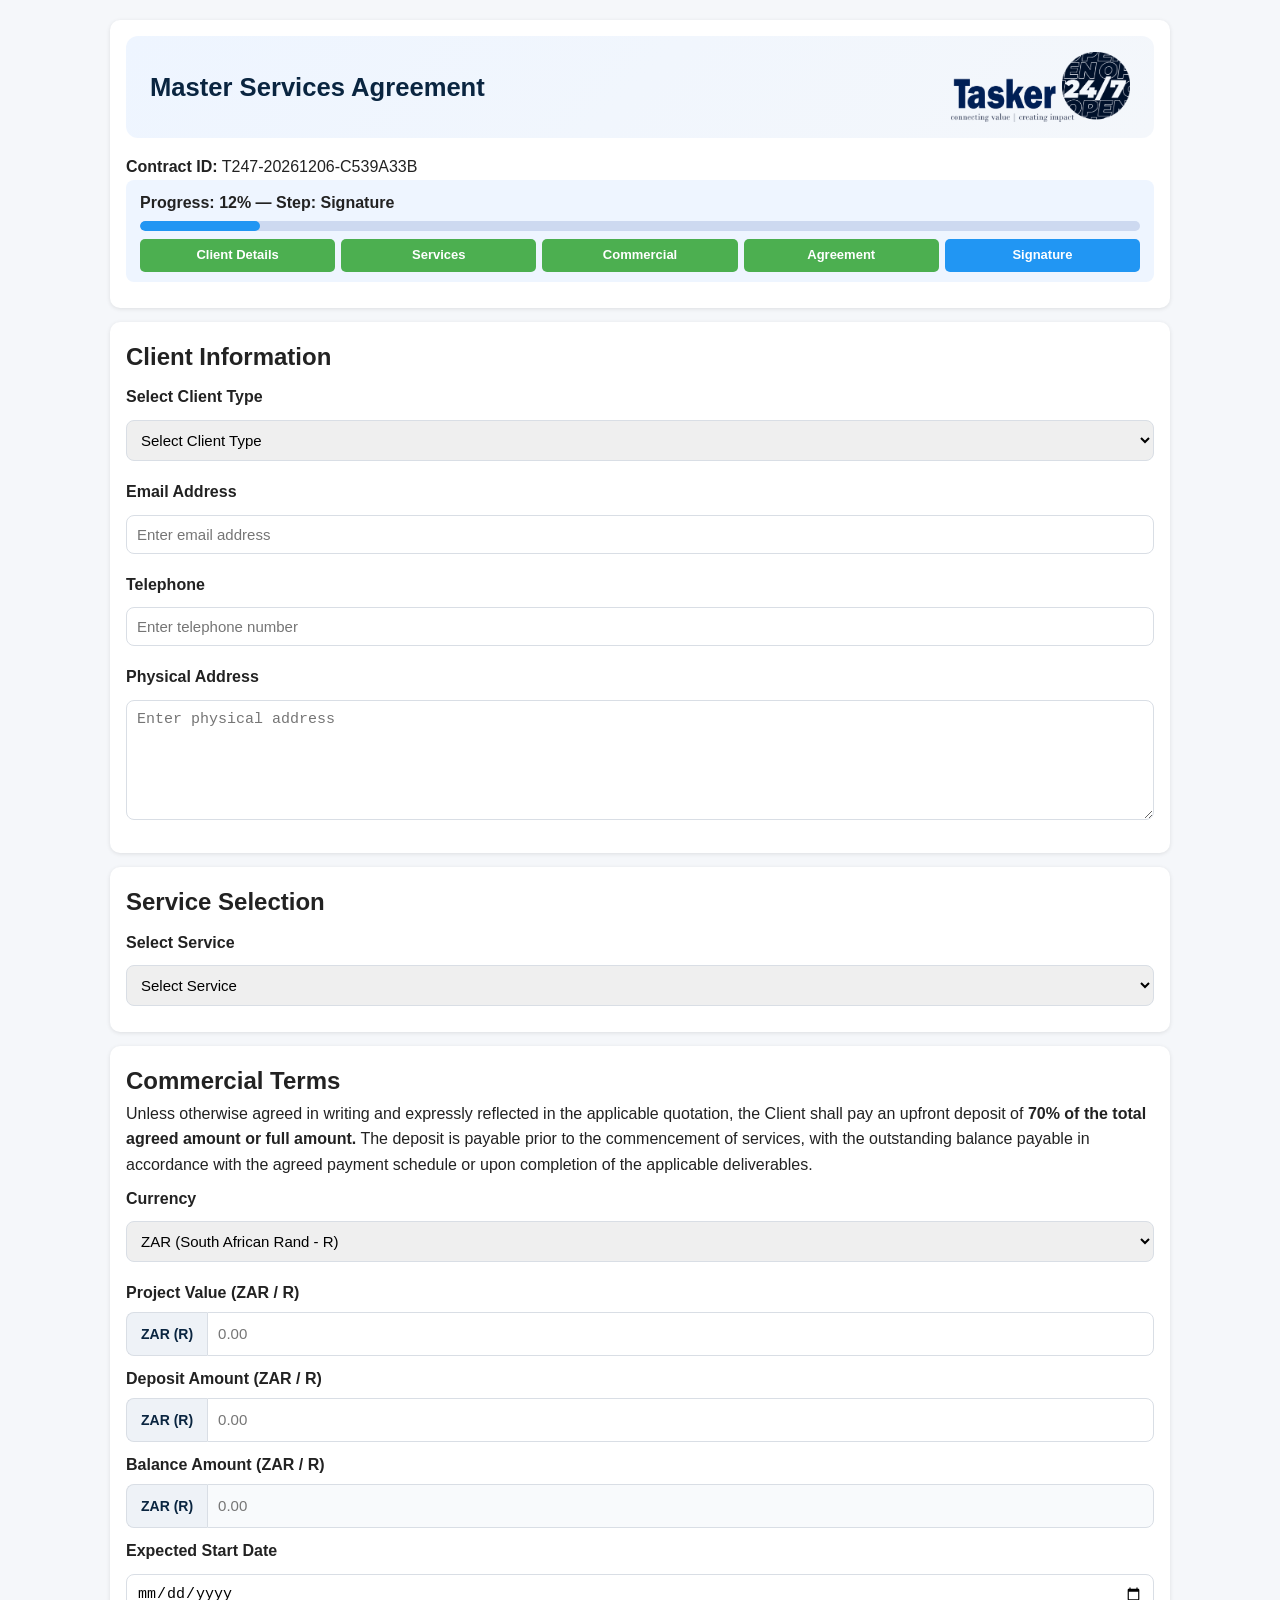
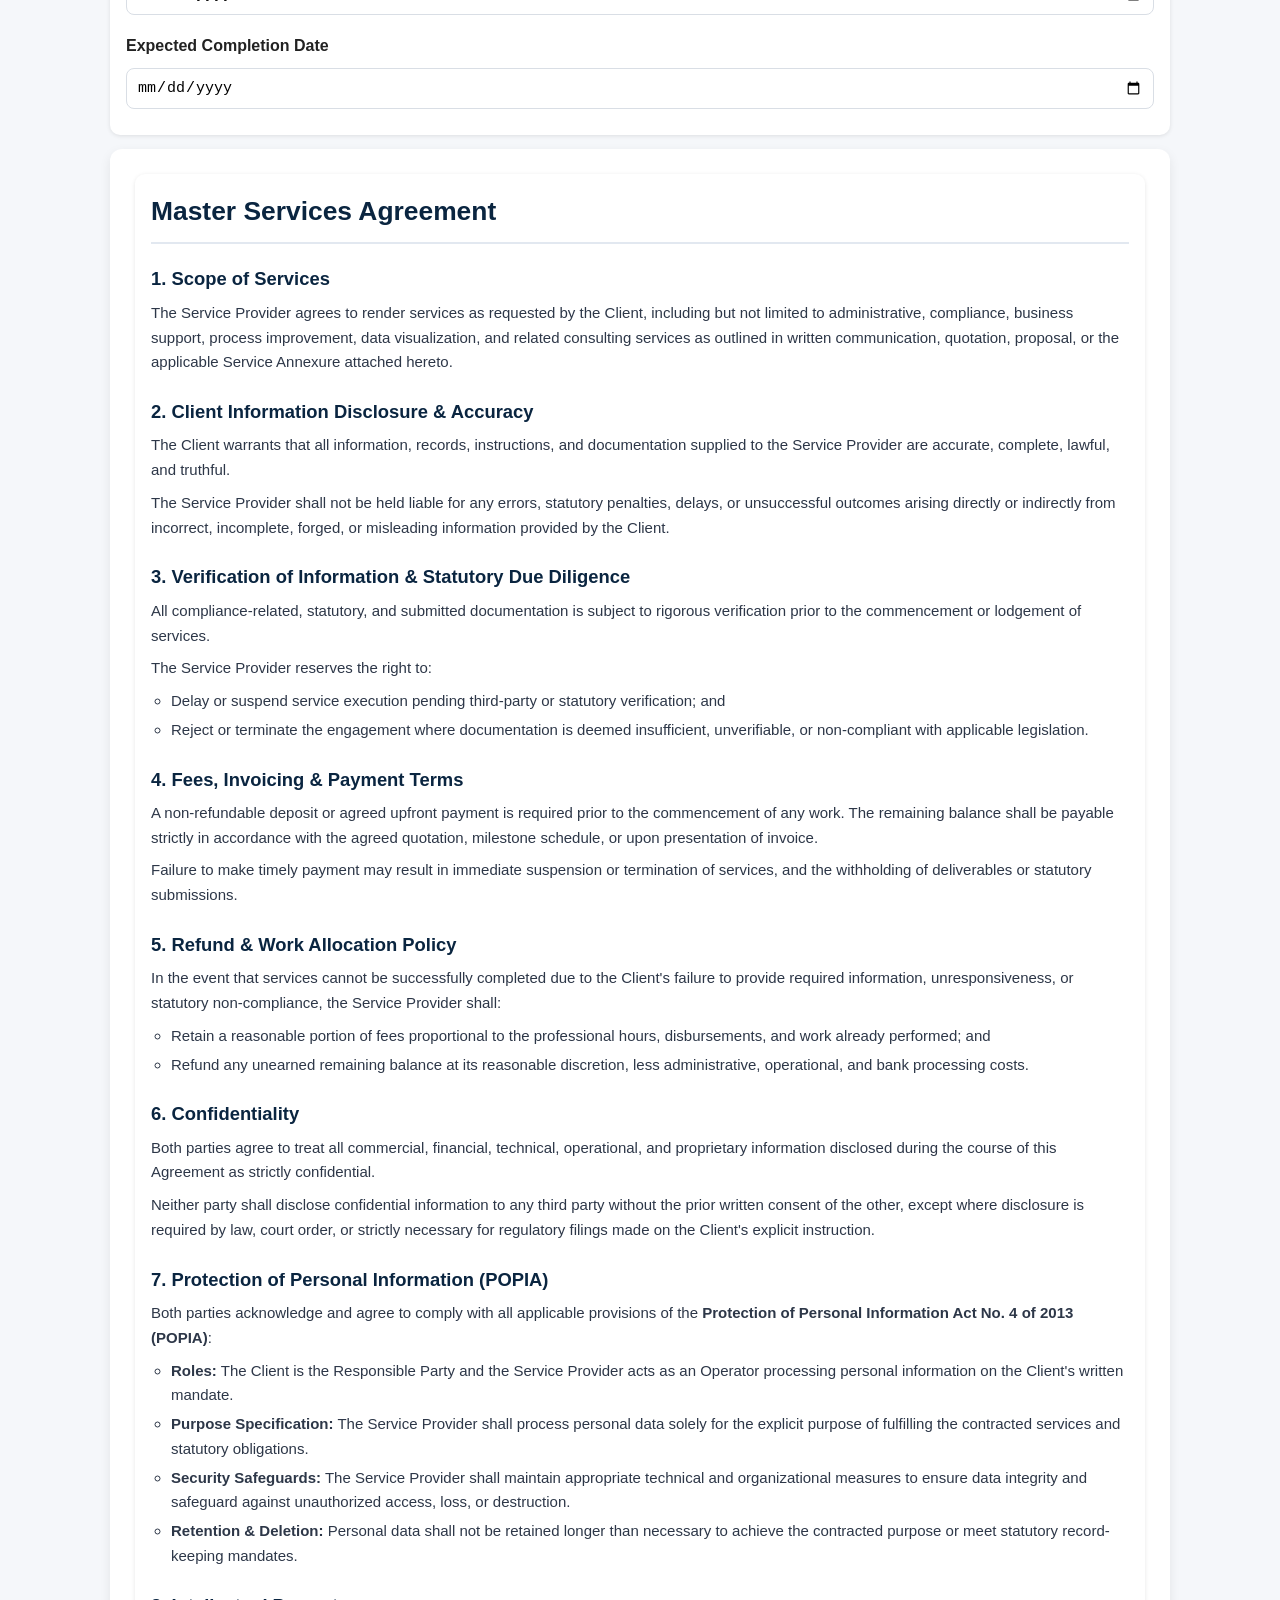
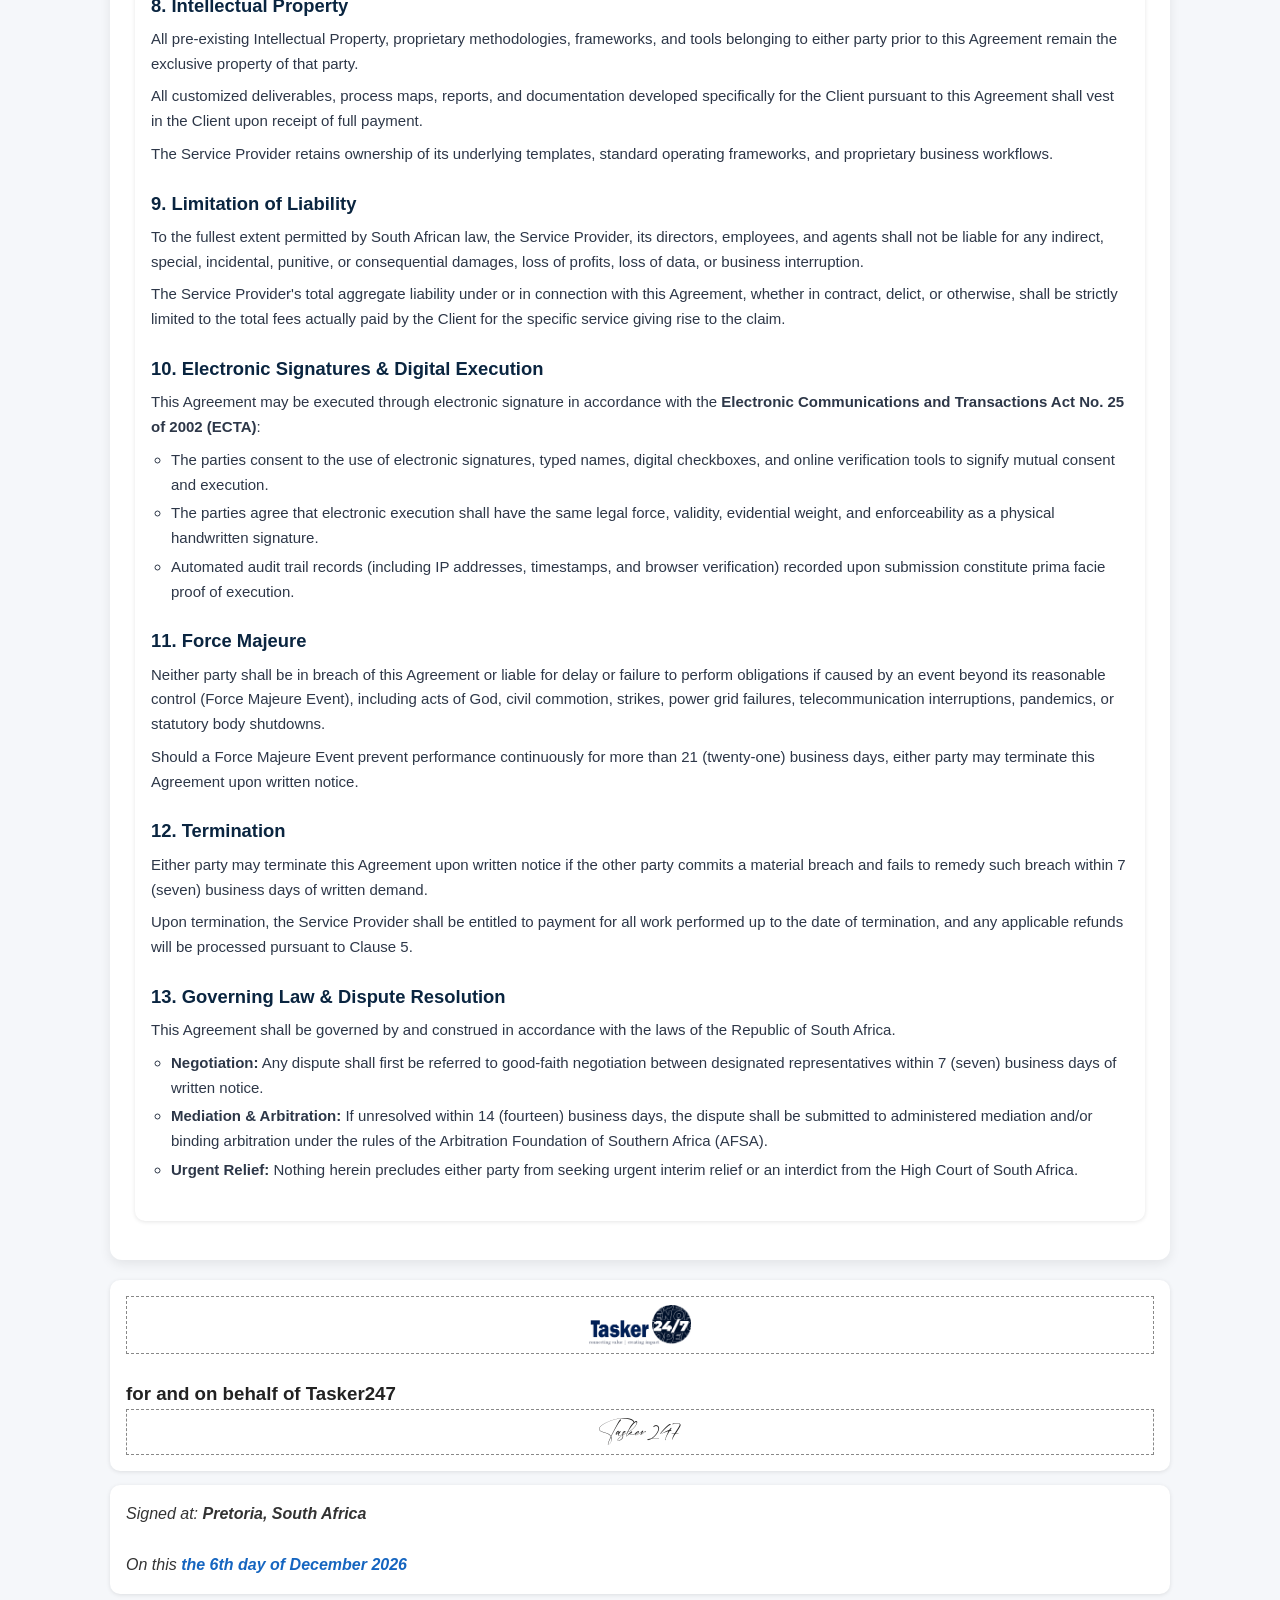
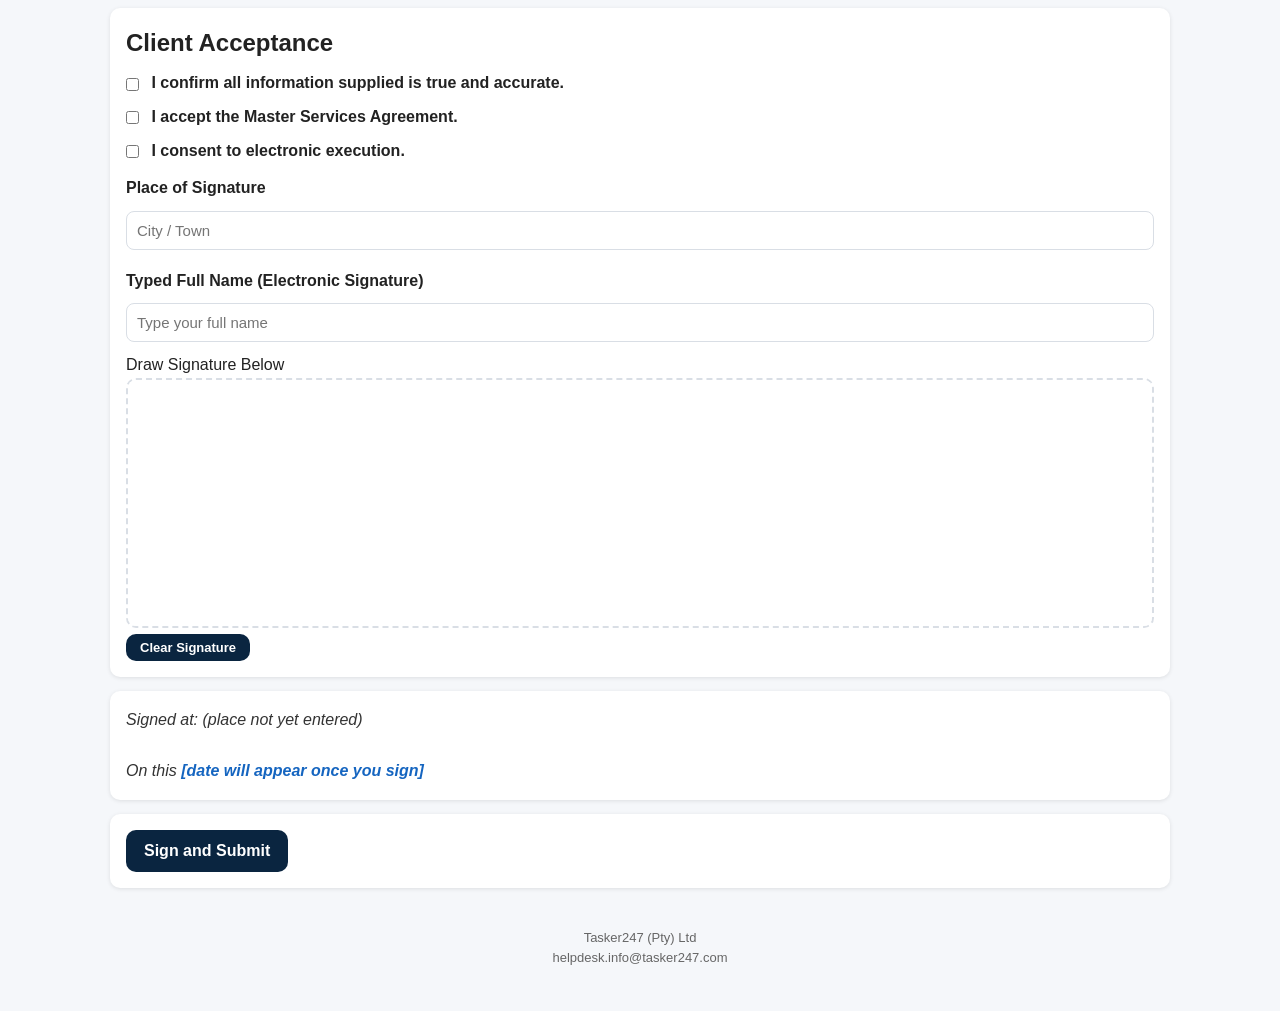
==== commit fcd8bf52: "Remove source map reference, link place label" ====
--- a/index.html
+++ b/index.html
@@ -494,7 +494,7 @@
       <label><input type="checkbox" name="consentConfirm" id="consentConfirm"> I consent to electronic
         execution.</label>
 
-      <label class="label-spaced">Place of Signature</label>
+      <label class="label-spaced" for="clientPlace">Place of Signature</label>
       <input type="text" id="clientPlace" name="clientPlace" placeholder="City / Town">
 
       <label for="typedSignature">Typed Full Name (Electronic Signature)</label>
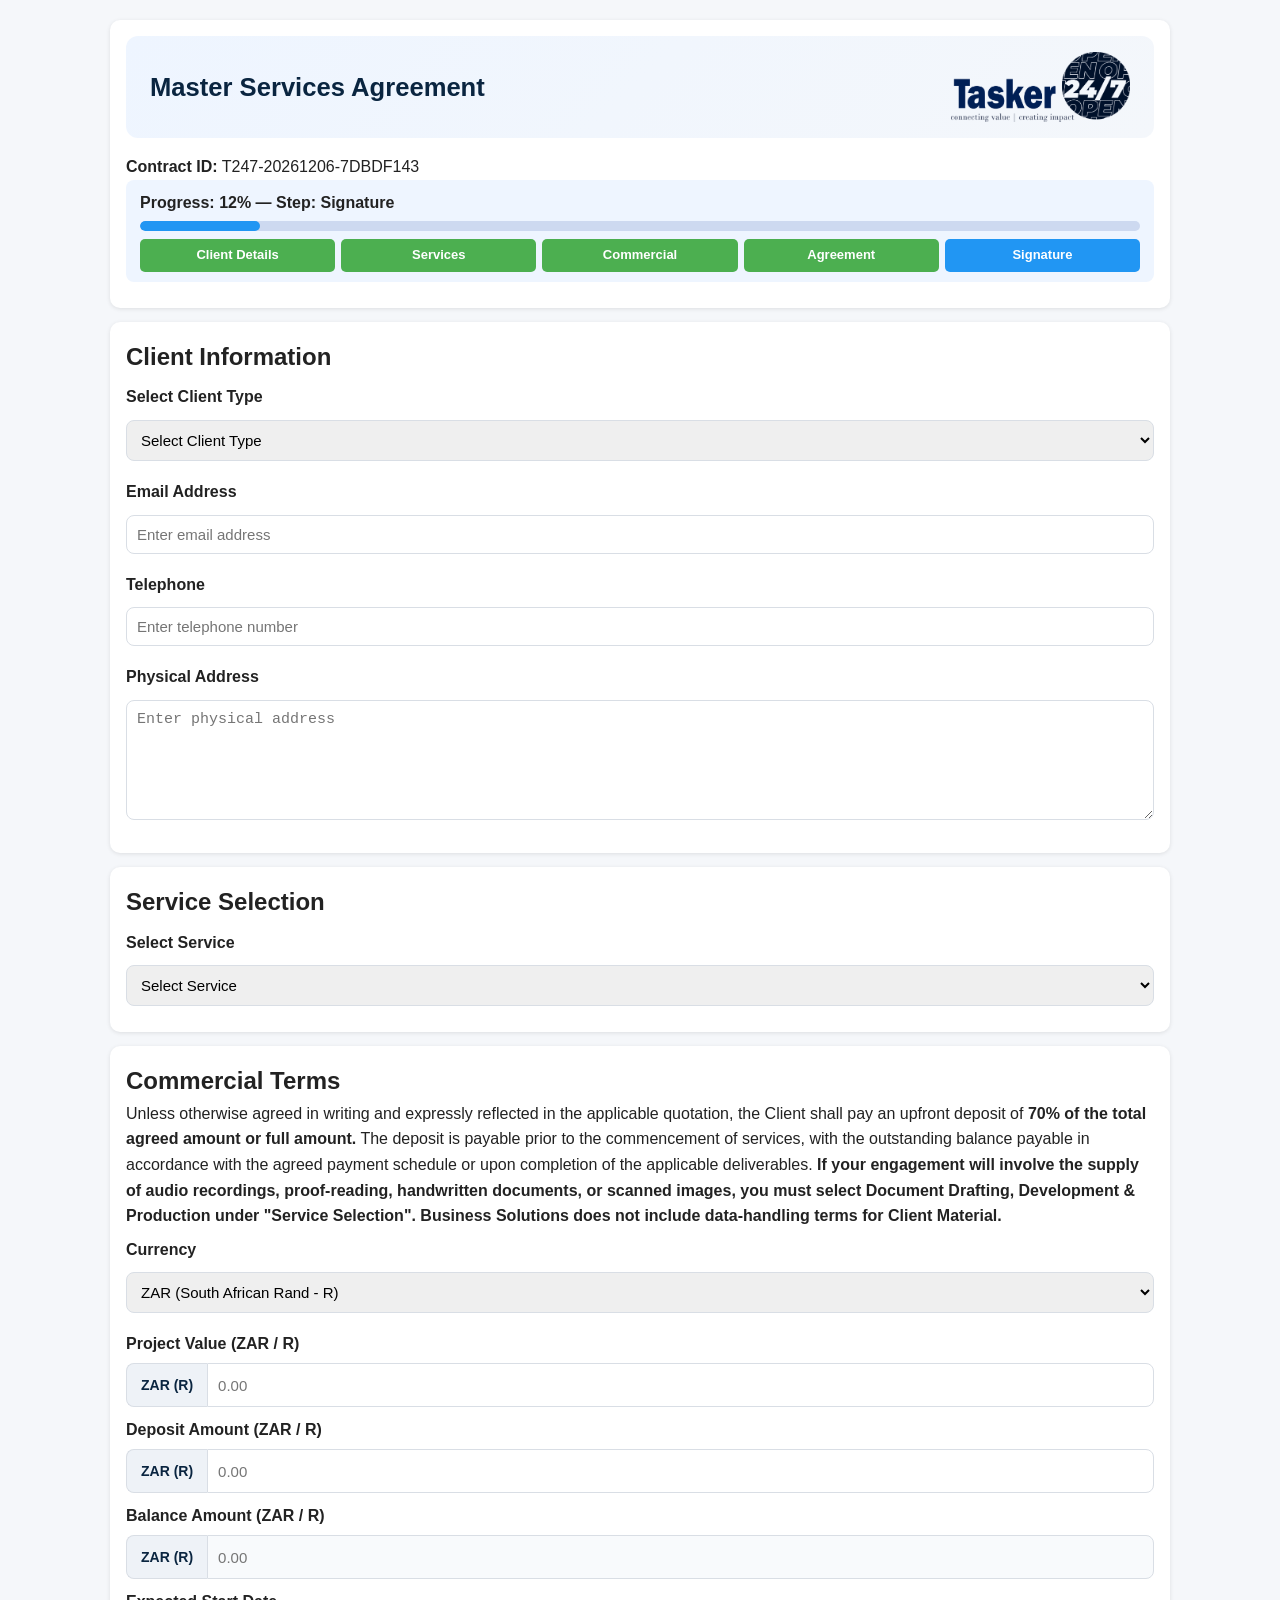
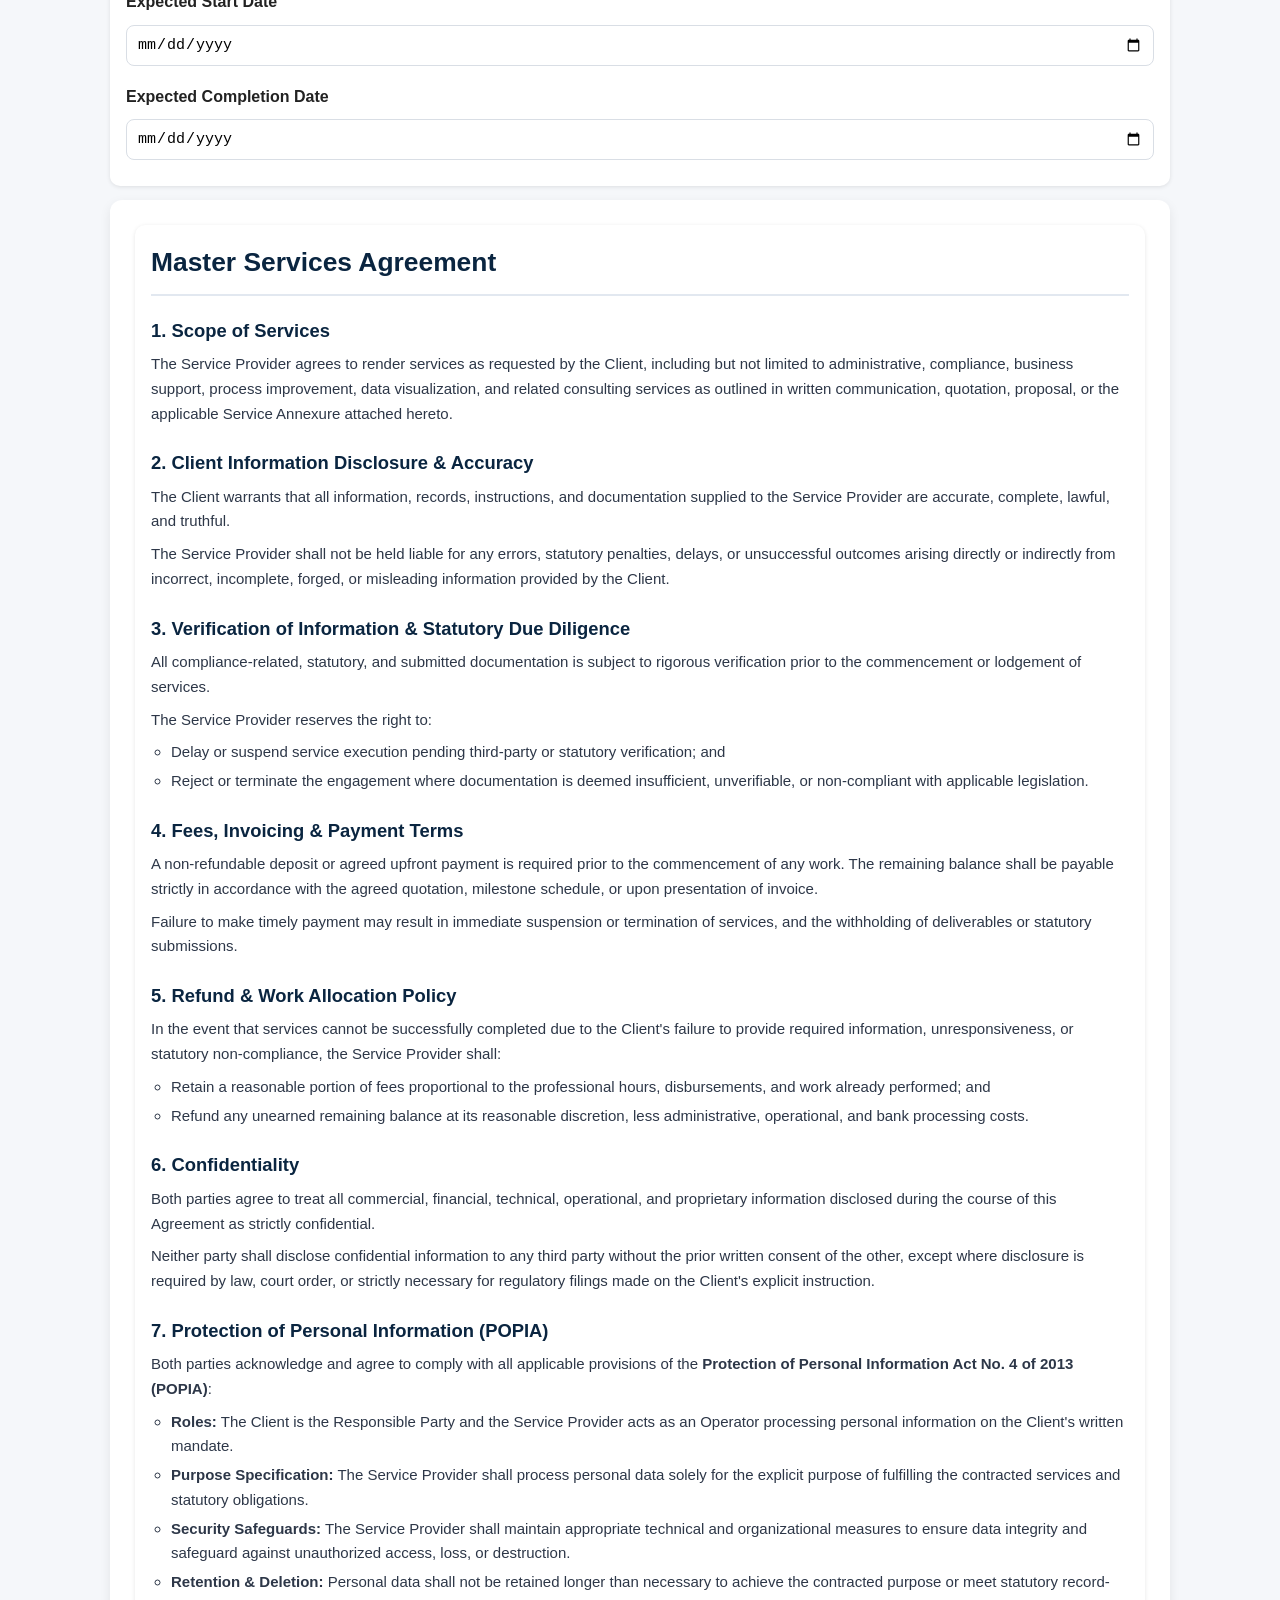
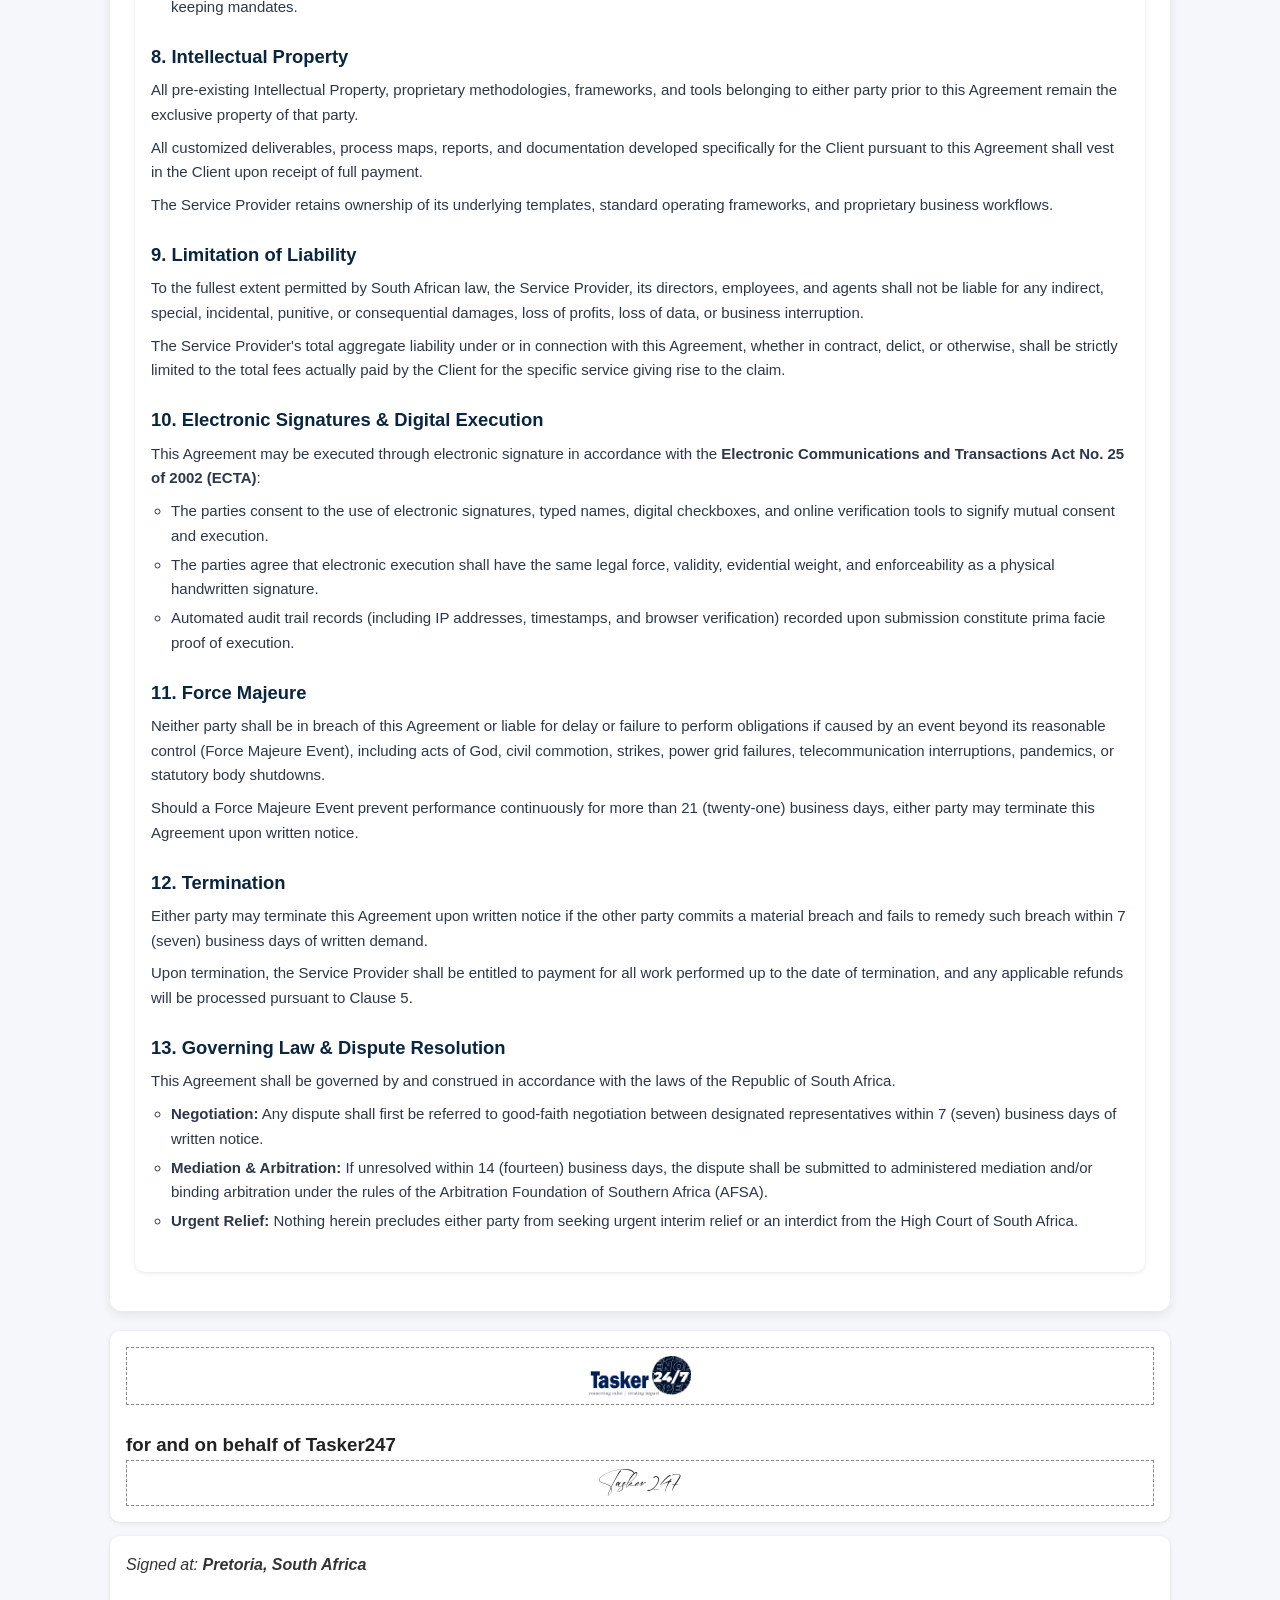
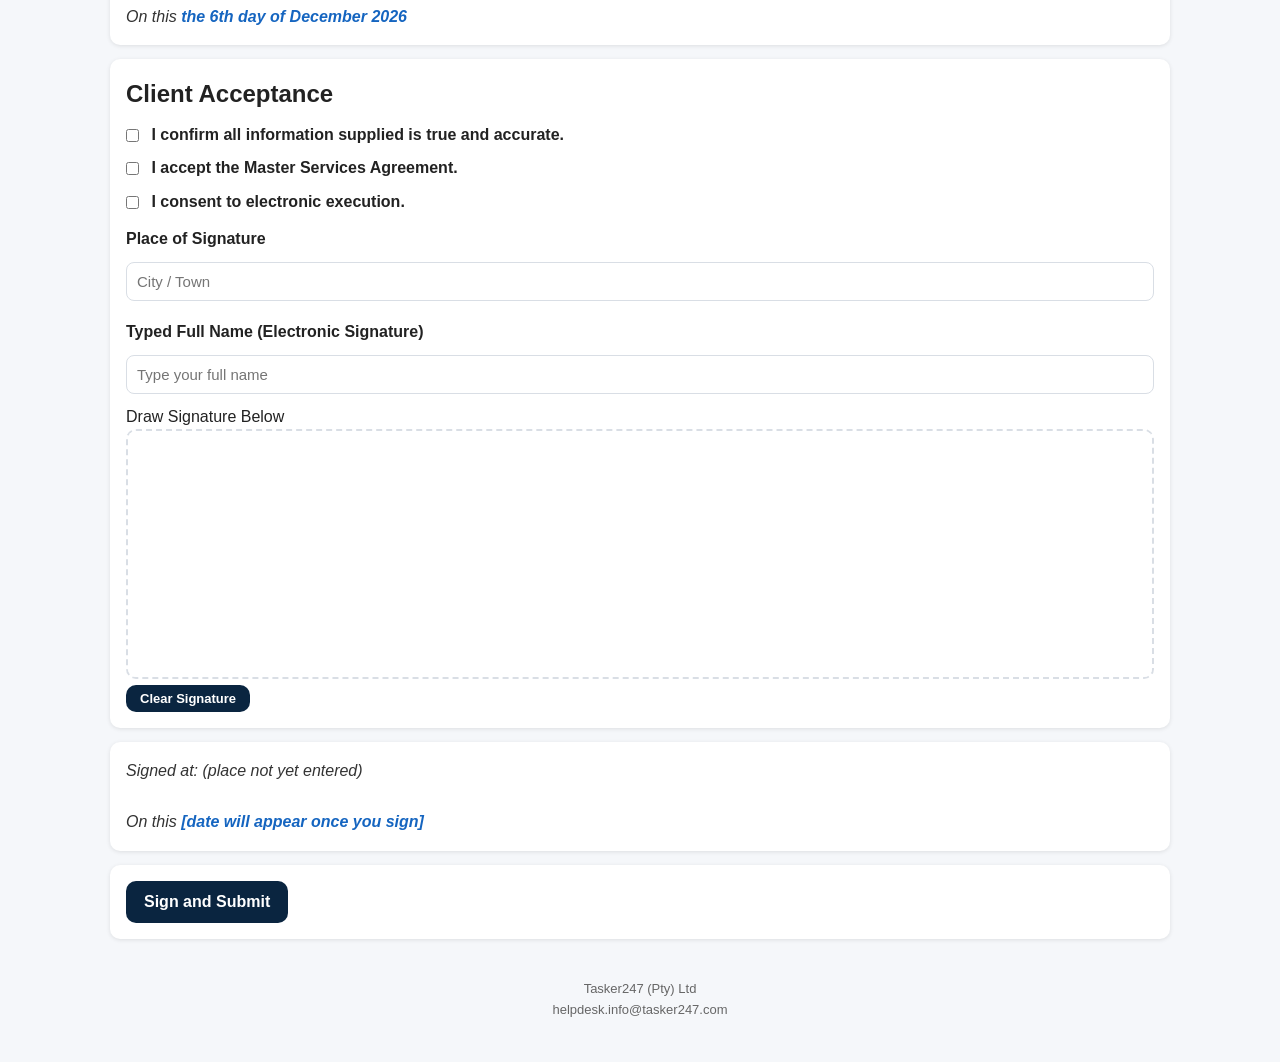
==== commit d6e7b9da: "undated service selection & annexure" ====
--- a/index.html
+++ b/index.html
@@ -118,6 +118,7 @@
         <option value="process">Process Mapping &amp; Business Improvement</option>
         <option value="data">Data Visualization &amp; Reporting</option>
         <option value="project">Project &amp; Consulting Services</option>
+        <option value="document">Document Drafting, Development &amp; Production</option>
       </select>
     </div>
 
@@ -128,7 +129,9 @@
         the Client shall pay an upfront deposit of <strong>70% of the total agreed amount or full amount.</strong> The
         deposit is payable prior to the commencement of services,
         with the outstanding balance payable in accordance with the agreed payment schedule or upon completion of the
-        applicable deliverables.</p>
+        applicable deliverables. <strong>If your engagement will involve the supply of audio recordings, proof-reading, handwritten documents,
+          or scanned images, you must select Document Drafting, Development &amp; Production under "Service Selection". Business Solutions does not include data-handling
+          terms for Client Material.</strong></p>
 
       <label for="currency">Currency</label>
       <select id="currency" name="currency">
@@ -456,6 +459,73 @@
         mutually signed Change Order detailing fee and timeline adjustments.</p>
     </div>
 
+    <div id="annexureDocument" class="section annexure hidden">
+      <h2>Annexure F – Document Drafting, Development &amp; Production</h2>
+      <h3>1. Scope of Work &amp; Undertaking &amp;Deliverables</h3>
+      <ul>
+        <li><strong>A1. Definitions:</strong></li>
+        <li>"Client Material" means all audio recordings, video recordings, handwritten documents, scanned images, and any other source 
+          material supplied by the Client for the purposes of the Services.</li>
+        <li>"Work Product" means all transcripts, digitized text, minutes, certificates, and other deliverables produced by the Service 
+          Provider.</li>
+        <li>"Back File" means the single retention copy of Client Material and Work Product held
+          by the Service Provider for archival and retrieval purposes.</li>
+      </ul>
+        <br>
+        <h3><strong>A2. Confidentiality of Client Material:</strong></h3>
+      <ul>
+        <li>A2.1 In addition to Clause 6 of the Master Services Agreement, the Service Provider shall
+          treat all Client Material as strictly confidential, shall use it solely to perform the Services,
+          and shall not disclose it to any third party except where required by law.</li>
+        <li>A2.2 The Service Provider shall ensure that any employee, contractor, or sub-processor with access to Client
+          Material is bound by confidentiality obligations no less protective than this Annexure.</li>
+      </ul>
+      <br>
+      <h3><strong>A3. Prohibition on AI Training:</strong></h3>
+      <ul>
+        <li>A3.1 The Service Provider shall not use any Client Material or Work Product to train, fine-tune, refine,
+          or otherwise improve any artificial intelligence or machine learning model, whether commercial or proprietary.</li>
+        <li>A3.2 Where AI-assisted tools (including OCR software and transcription assistance tools) are used, they shall be configured so that
+          Client data is not retained by the tool provider for training or product development.</li>
+        <li>A3.3 On written request, the Service Provider shall confirm which AI-assisted tools were used and the data retention policies of
+          those tools.</li>
+      </ul>
+      <br>
+        <h3><strong>A4. Retention and Back File:</strong></h3>
+      <ul>
+        <li>A4.1 The Service Provider may retain the Back File for 30 days after delivery of the final Work Product,
+          solely to address errors, omissions, or queries.</li>
+        <li>A4.2 On expiry of the 30-day period, or on the Client's earlier written request, the Service Provider shall permanently delete
+          Client Material and Work Product from live systems.</li>
+        <li>A4.3 Residual copies may persist in automated backups for a limited period and shall be aged out in accordance with the
+            Service Provider's standard retention cycle.</li>
+        <li>A4.4 On written request, the Service Provider shall provide written certification of deletion from live systems.</li>
+        <li>A4.5 The Back File is not a permanent archive.</li> 
+      </ul>
+      <br>
+        <h3><strong>A5. Handwriting Digitization — Verification Standard:</strong></h3>
+      <ul>
+        <li>A5.1 Where the Services include digitization of handwritten documents, the Service Provider shall process the source
+          using OCR technology and shall then perform line-by-line human verification of all OCR output against the original
+          image before delivery.</li>
+        <li>A5.2 No OCR output shall be delivered without such verification. Illegible or ambiguous words shall be marked
+          [illegible] or with the Service Provider's best reading in brackets.</li>
+      </ul> 
+      <br>  
+      <h3><strong>A6. Certificate of Compliance and Accuracy</strong></h3>
+      <ul>
+        <li>A6.1 Every set of completed Work Product shall be accompanied by a signed <strong>Certificate of Compliance and Accuracy</strong>,
+          confirming the scope of work performed, the quality checks run, the accuracy statement, the 7-day correction window,
+          and the data-handling and retention terms in this Annexure.</li>
+      </ul>
+    <h3><strong>A7. Conflict</strong></h3>
+          <li>In the event of conflict between this Annexure and the main body of the Agreement, this Annexure prevails in respect of data
+        handling, confidentiality, retention, and AI training.</li>
+      </ul>
+      <br>
+      </div>
+
+
     <!-- Agreement Payload for Formspree (Processed before client acceptance and signature) -->
     <input type="hidden" id="annexureNameField" name="annexureName">
     <input type="hidden" id="annexureVersion" name="annexureVersion" value="v1.0">
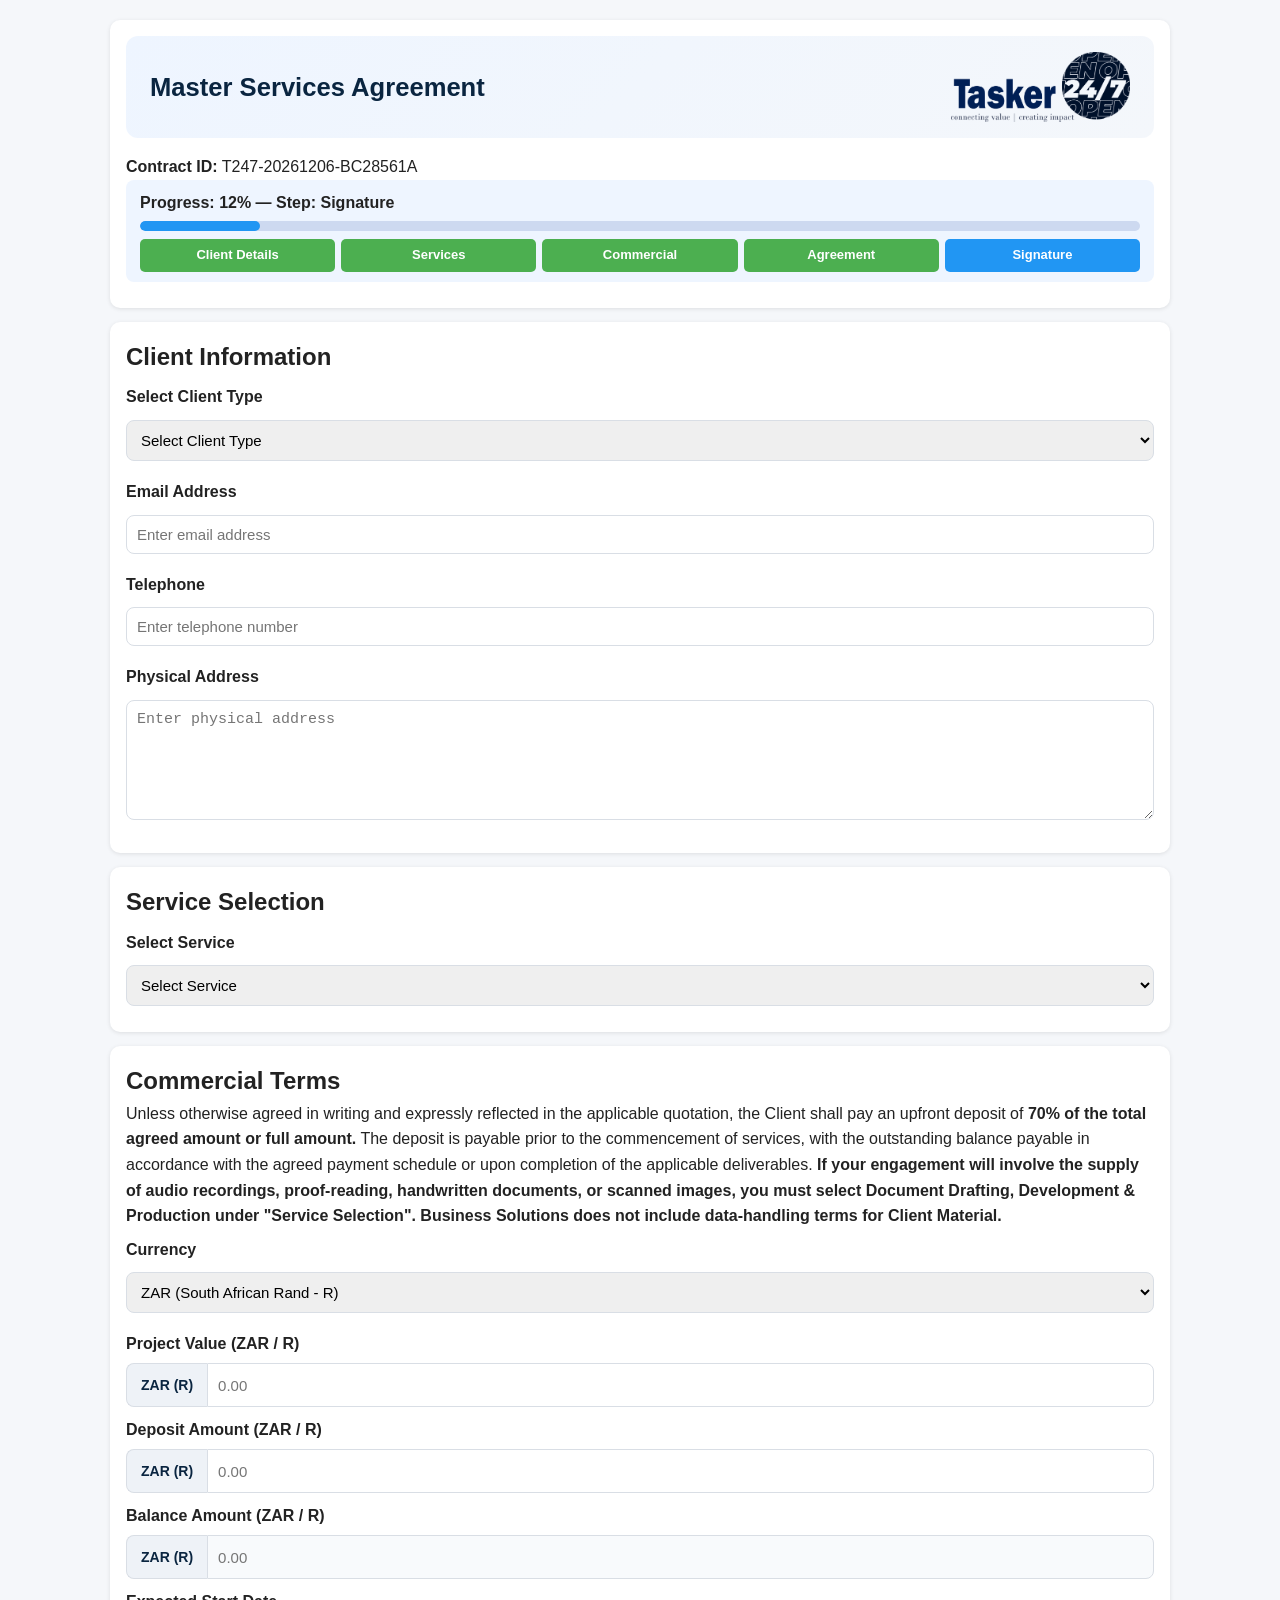
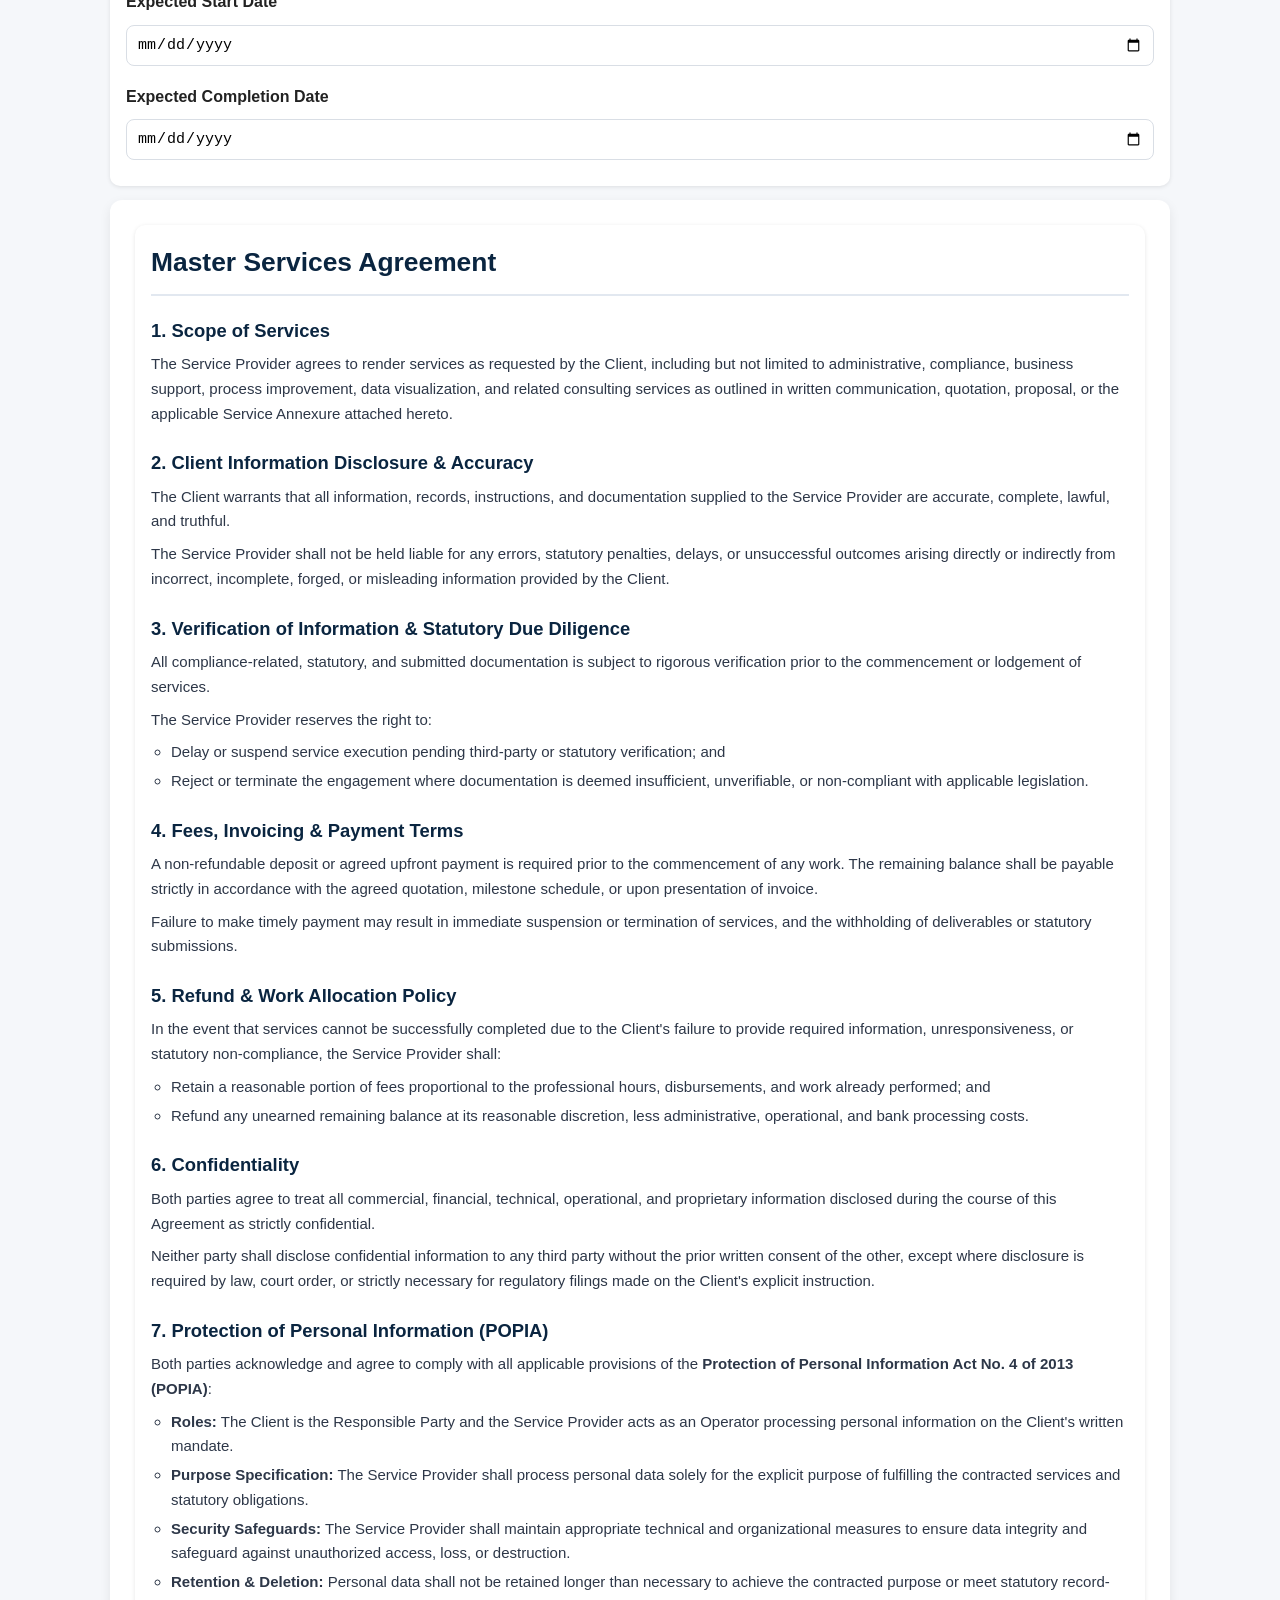
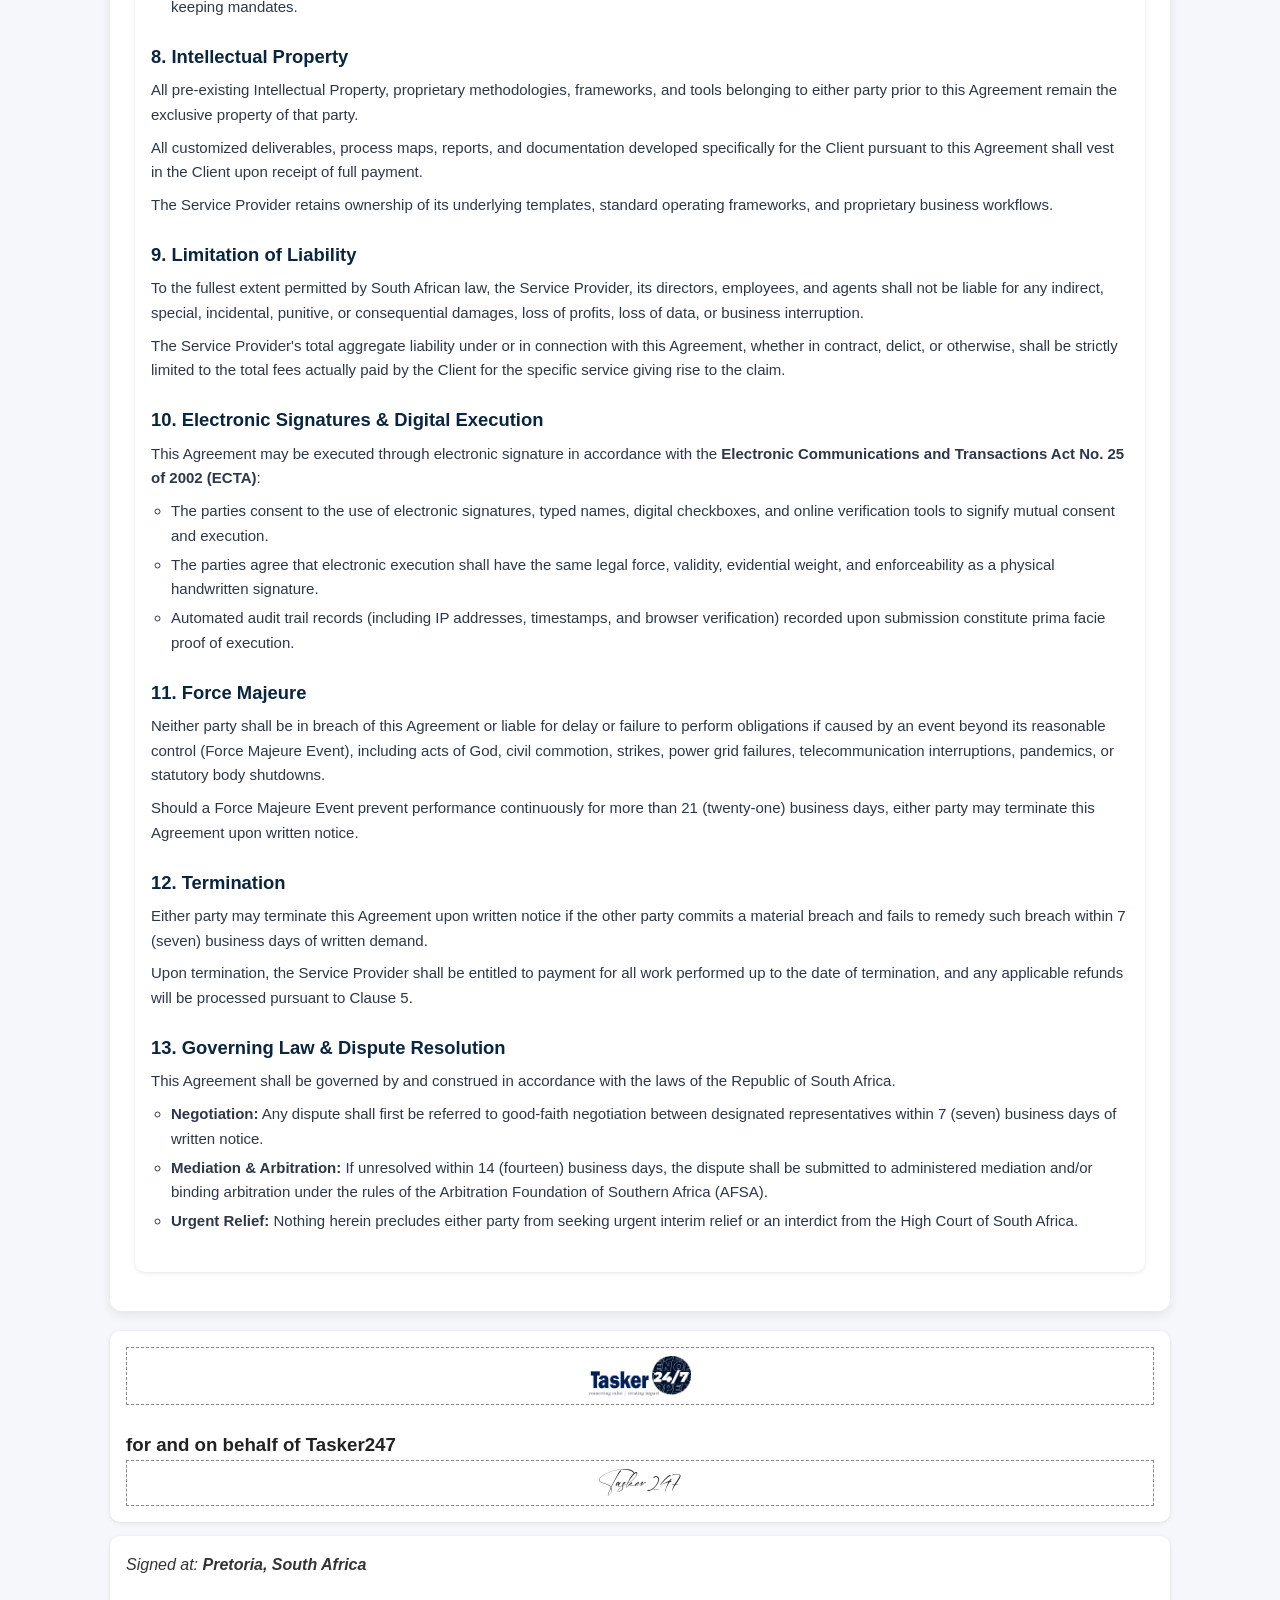
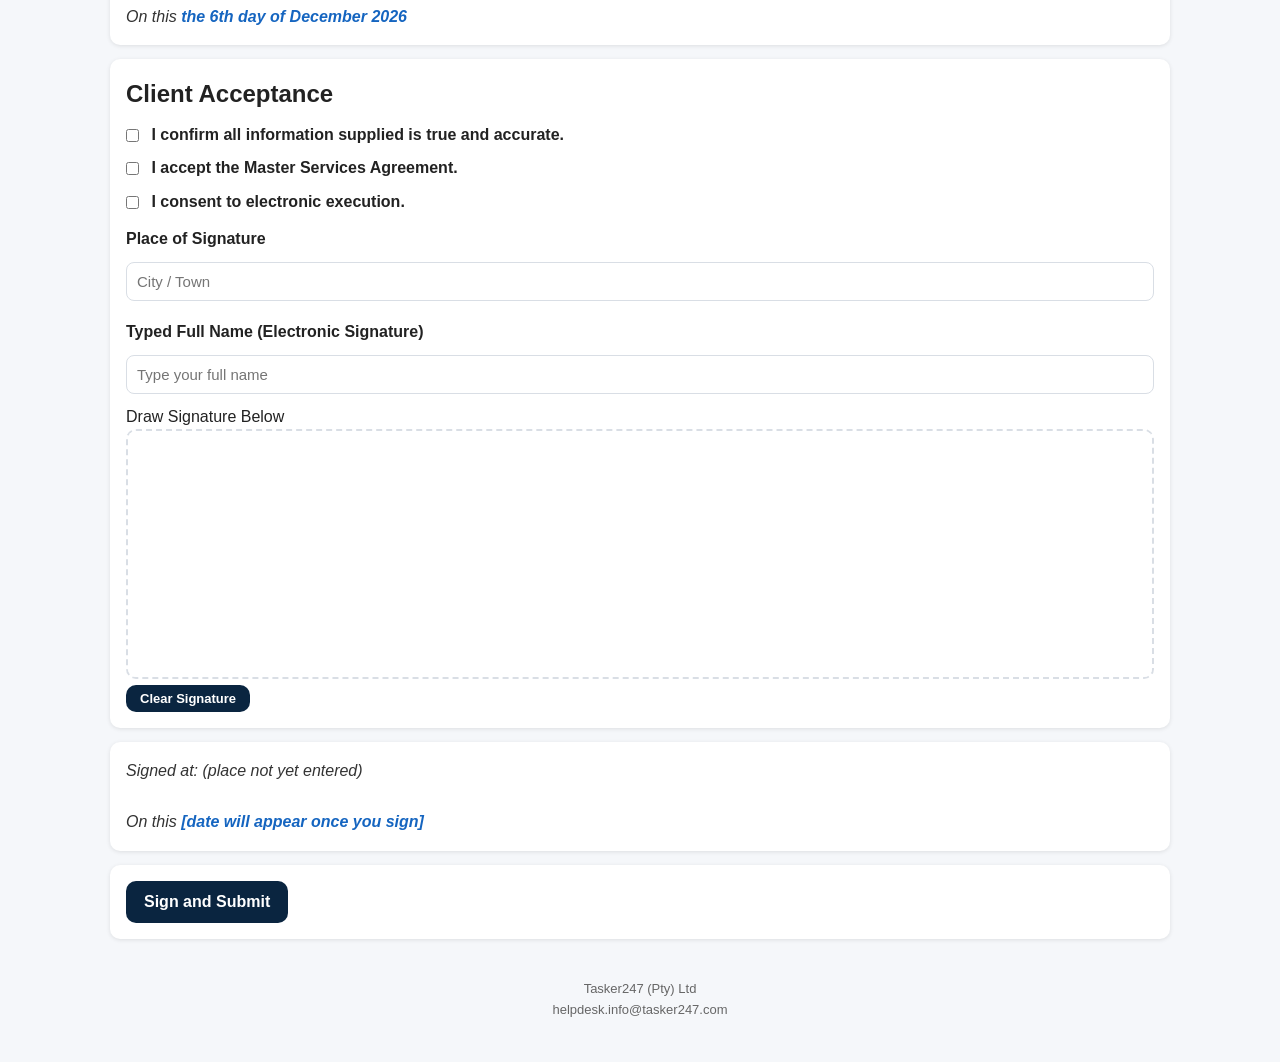
==== commit 1d9cdfe3: "appended one of the services" ====
--- a/index.html
+++ b/index.html
@@ -460,7 +460,7 @@
     </div>
 
     <div id="annexureDocument" class="section annexure hidden">
-      <h2>Annexure F – Document Drafting, Development &amp; Production</h2>
+      <h2>Annexure F – Document Drafting, Development &amp; Production Services</h2>
       <h3>1. Scope of Work &amp; Undertaking &amp;Deliverables</h3>
       <ul>
         <li><strong>A1. Definitions:</strong></li>
